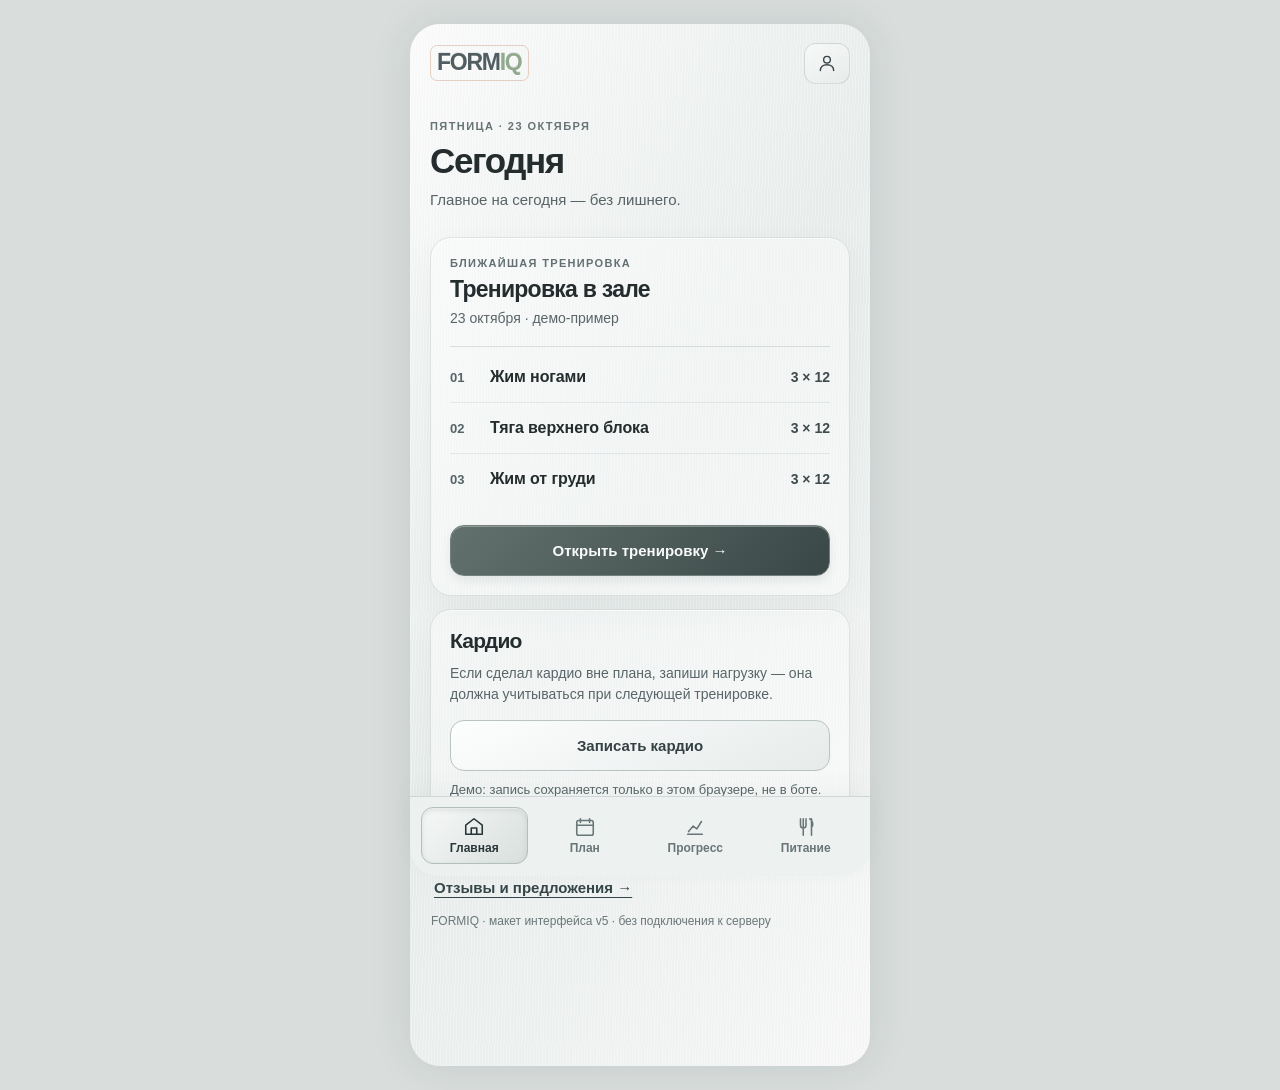
==== preview/index.html @ e92f18d9 "fix(preview): hide local kcal in Garmin history and restore FatSecret-mode calorie ring" ====
<!doctype html>
<html lang="ru">
<head>
<meta charset="utf-8">
<meta name="viewport" content="width=device-width, initial-scale=1, viewport-fit=cover">
<meta name="theme-color" content="#f2f4f3">
<title>FORMIQ · Aluminium v5 — утверждённый дизайн</title>
<style>
:root{color-scheme:light;--ink:#242c2d;--secondary:#586366;--faint:#6b7779;--line:rgba(101,113,117,.20);--silver:#dfe4e3;--silver-dark:#c9d1d0;--ivory:#f7f9f8;--pistachio:#91a98c;--orange:#bc7b52;--shadow:0 13px 34px rgba(55,68,69,.055);font-family:-apple-system,BlinkMacSystemFont,"SF Pro Display",Inter,"Segoe UI",Arial,sans-serif}
*{box-sizing:border-box}html{min-height:100%;-webkit-text-size-adjust:100%}body{margin:0;color:var(--ink);-webkit-font-smoothing:antialiased;background:#d9dedd;font-size:15px}button,input,select,textarea{font:inherit;color:inherit}button{cursor:pointer;-webkit-tap-highlight-color:transparent}button:focus-visible,input:focus-visible,textarea:focus-visible{outline:2px solid #53605f;outline-offset:2px}input,textarea{font-size:16px}p{line-height:1.5}.app{width:100%;max-width:460px;min-height:100dvh;margin:auto;position:relative;overflow-x:hidden;background:repeating-linear-gradient(92deg,rgba(255,255,255,.19) 0px,rgba(255,255,255,.19) 1px,rgba(76,87,90,.010) 1px,rgba(76,87,90,.010) 3px),linear-gradient(122deg,#fafbfa 2%,#e9eeed 48%,#f7f8f7 99%);box-shadow:0 0 42px rgba(36,44,43,.11)}.view{padding:calc(18px + env(safe-area-inset-top)) 20px calc(108px + env(safe-area-inset-bottom));min-height:100dvh}.view.no-bottom{padding-bottom:calc(125px + env(safe-area-inset-bottom))}.header{display:flex;align-items:center;justify-content:space-between;gap:12px;margin-bottom:32px;min-height:42px}.brand{display:inline-flex;align-items:center;gap:0;font-size:23px;font-weight:840;letter-spacing:-1.25px;white-space:nowrap;color:#515e61;line-height:1.2;border:.6px solid rgba(188,123,82,.32);border-radius:7px;padding:3px 6px 4px;text-shadow:0 1px rgba(255,255,255,.8),0 -1px rgba(90,106,104,.12)}.brand em{font-style:normal;color:var(--pistachio)}.head-actions{display:flex;align-items:center;gap:7px}.profile-open,.back{border:1px solid var(--line);background:linear-gradient(145deg,#fff9,#e7ebea);height:41px;border-radius:12px;display:inline-flex;align-items:center;justify-content:center;padding:0 12px;color:#394547;font-size:13px;font-weight:720}.profile-open svg{width:20px;height:20px}.back{gap:7px;padding:0 12px}.back svg{width:17px;height:17px}.kicker{font-size:11px;font-weight:760;letter-spacing:.13em;color:#677375;text-transform:uppercase}.title{font-size:35px;letter-spacing:-1.4px;line-height:1.07;font-weight:810;margin:9px 0 10px}.intro{font-size:15px;line-height:1.52;color:var(--secondary);margin:0 0 25px}.section-h{font-size:18px;font-weight:780;letter-spacing:-.4px;margin:24px 0 13px}.surface{background:rgba(255,255,255,.38);border:1px solid rgba(120,133,136,.20);border-radius:21px;padding:19px;margin-bottom:13px;box-shadow:var(--shadow),inset 0 1px rgba(255,255,255,.6)}.surface.tight{padding:14px 18px}.surface.soft{background:rgba(255,255,255,.18);box-shadow:none}.muted{color:var(--secondary)}.eyebrow{font-size:11px;letter-spacing:.12em;color:#637073;font-weight:760}.heading-row{display:flex;align-items:center;justify-content:space-between;gap:10px}.heading-row h2{font-size:23px;font-weight:780;letter-spacing:-.75px;margin:7px 0 5px}.badge{font-size:11px;font-weight:700;border:1px solid var(--line);padding:7px 10px;border-radius:99px;color:#455456;background:rgba(250,252,251,.45);white-space:nowrap}.subtitle{font-size:14px;color:#596568;margin:0}.divider{height:1px;background:var(--line);margin:17px 0 5px}.exercise{display:grid;grid-template-columns:31px minmax(0,1fr) auto;gap:9px;align-items:center;padding:15px 0;border-bottom:1px solid rgba(101,113,117,.12)}.exercise:last-of-type{border-bottom:none}.exercise-index{font-size:13px;font-weight:700;color:#566367}.exercise-name{font-size:16px;font-weight:735;line-height:1.25;letter-spacing:-.12px}.exercise-reps{font-size:14px;font-weight:700;white-space:nowrap;color:#3f4a4d}.button-main,.button-subtle{min-height:51px;width:100%;border-radius:14px;font-size:15px;font-weight:760;padding:12px 16px;display:inline-flex;align-items:center;justify-content:center;gap:10px}.button-main{border:1px solid #73817e;color:#f8f9f8;background:linear-gradient(130deg,#63716e,#394746);box-shadow:0 5px 10px #49575518,inset 0 1px #ffffff4d}.button-subtle{border:1px solid #b9c3c1;background:linear-gradient(155deg,#fdfefe,#e6ebea);color:#344143}.workout-cta{margin-top:21px}.plain-link{border:none;background:transparent;color:#364648;font-size:15px;font-weight:700;text-decoration:underline;text-underline-offset:4px;padding:13px 3px;display:inline-flex;align-items:center}.summary-grid{display:grid;grid-template-columns:1fr 1fr;gap:10px}.metric{padding:16px;border:1px solid var(--line);border-radius:17px;background:rgba(255,255,255,.28)}.metric strong{display:block;font-size:25px;line-height:1.25;letter-spacing:-.8px;margin:6px 0 4px}.metric span{color:var(--secondary);font-size:13px;line-height:1.4}.footline{border-top:1px solid var(--line);margin-top:30px;padding:15px 1px 0;display:flex;flex-direction:column;gap:5px;align-items:flex-start}.footline small{font-size:12px;color:#6b7779}.bottom-nav{position:fixed;z-index:40;bottom:0;left:50%;transform:translateX(-50%);width:100%;max-width:460px;padding:10px 11px max(12px,env(safe-area-inset-bottom));display:grid;grid-template-columns:repeat(4,minmax(0,1fr));gap:4px;background:rgba(237,241,240,.96);border-top:1px solid rgba(107,121,122,.22);box-shadow:0 -8px 24px #53605e0c;backdrop-filter:blur(24px);-webkit-backdrop-filter:blur(24px)}.nav-item{height:57px;border:1px solid transparent;border-radius:12px;background:transparent;display:flex;flex-direction:column;align-items:center;justify-content:center;gap:3px;color:#697678;font-size:12px;font-weight:720;white-space:nowrap;min-width:0}.nav-item svg{width:22px;height:22px;stroke:currentColor;fill:none;stroke-width:1.7;stroke-linecap:round;stroke-linejoin:round}.nav-item.active{color:#283537;background:linear-gradient(135deg,#f6f8f7,#d8dfdd);box-shadow:inset 0 2px 5px #5767642a,inset 0 1px 1px #fff;border-color:#b2bfbc}.week-selector{display:grid;grid-template-columns:repeat(4,1fr);gap:7px;margin:5px 0 19px}.week-selector button{height:49px;border:1px solid #c0c9c7;border-radius:13px;background:rgba(255,255,255,.34);font-size:14px;font-weight:750}.week-selector button.on,.choice.on,.weekday.on{background:linear-gradient(135deg,#d7dedc,#e8eeec);border-color:#8c9b98;box-shadow:inset 0 2px 5px #55656026;color:#243033}.date-toggle{border:0;background:transparent;width:100%;min-height:43px;display:flex;align-items:center;justify-content:space-between;gap:10px;padding:4px 0;font-size:17px;font-weight:780;text-align:left}.date-toggle .chevron{font-size:22px;color:#5c6969;font-weight:400}.calendar{border-top:1px solid var(--line);padding:14px 0 5px;margin-top:10px}.cal-head{display:flex;justify-content:space-between;align-items:center;gap:8px;margin:3px 0 13px}.cal-head strong{font-size:15px}.cal-arrow{width:33px;height:33px;border:1px solid #c4cecc;border-radius:9px;background:#edf1f0;color:#465454;font-size:18px}.cal-days,.cal-grid{display:grid;grid-template-columns:repeat(7,minmax(0,1fr));gap:4px;text-align:center}.cal-days span{font-size:11px;color:#5f6d6e;padding:7px 0}.cal-grid button{aspect-ratio:1/1;min-height:36px;border:1px solid transparent;border-radius:9px;background:transparent;font-size:13px;font-weight:650}.cal-grid button:disabled{opacity:0;pointer-events:none}.cal-grid button.workout-day{box-shadow:inset 0 -2px 0 #85928f}.cal-grid button.today{border-color:#b5c2bf}.cal-grid button.selected{background:#d4ddda;border-color:#81918e;box-shadow:inset 0 1px 3px #4b5e5922}.cal-help{font-size:12px;color:#637172;margin:11px 0 1px;line-height:1.5}.plan-list{margin-top:10px}.plan-entry{display:grid;grid-template-columns:31px minmax(0,1fr) auto;align-items:center;gap:11px;border-top:1px solid var(--line);width:100%;padding:17px 2px;text-align:left;background:transparent;min-height:70px;border-left:0;border-right:0;border-bottom:0}.plan-entry strong{display:block;font-size:16px;font-weight:735}.plan-entry small{display:block;font-size:13px;color:#657172;margin-top:4px}.plan-entry>span:last-child{font-size:21px;color:#52605f}.plan-num{font-size:14px;font-weight:750;color:#657374}.status-line{display:flex;gap:11px;align-items:flex-start;font-size:14px;color:#586567;line-height:1.45}.status-dot{display:inline-block;width:7px;height:7px;margin:6px 0 0;border-radius:50%;background:#7d928a;flex:none}.form-row{display:grid;grid-template-columns:repeat(3,minmax(0,1fr));gap:10px}.field{display:flex;flex-direction:column;gap:8px;font-size:14px;font-weight:740;color:#344244}.field input,.field textarea{width:100%;border:1px solid #b9c6c3;border-radius:12px;background:rgba(255,255,255,.56);padding:12px 13px;min-height:49px;min-width:0;color:var(--ink);font-weight:670;outline-color:#657574}.field input::placeholder,.field textarea::placeholder{color:#6d797a;opacity:.9;font-weight:480}.field textarea{min-height:107px;resize:vertical;line-height:1.5;font-size:15px}.field small{font-weight:550;color:#687577;font-size:12px}.option-grid{display:grid;grid-template-columns:1fr 1fr;gap:9px;margin:11px 0 15px}.choice{min-height:47px;border:1px solid #c0cbc8;border-radius:12px;background:rgba(255,255,255,.30);text-align:center;padding:10px;font-size:14px;font-weight:700;color:#3f4c4f;line-height:1.22}.choice.goal{min-height:63px;text-align:left;padding:12px;display:flex;align-items:center}.weekdays{display:grid;grid-template-columns:repeat(7,minmax(0,1fr));gap:5px;margin:12px 0 16px}.weekday{min-height:43px;border-radius:11px;border:1px solid #c0cbc8;background:rgba(255,255,255,.34);font-weight:750;font-size:12px;padding:0;min-width:0}.section-label{font-size:17px;letter-spacing:-.25px;font-weight:770;margin:21px 0 9px}.input-note{font-size:13px;color:#586668;margin:5px 0 0;line-height:1.45}.range-row{display:flex;align-items:center;justify-content:space-between;gap:10px;margin:11px 0 10px}.range-row span{font-size:15px;font-weight:710}.range-row strong{font-size:18px}.range{width:100%;accent-color:#62706d;cursor:pointer;height:29px;margin:0}.range-labels{display:flex;justify-content:space-between;color:#617071;font-size:12px}.checkbox-line{display:flex;align-items:flex-start;gap:11px;font-size:13px;font-weight:560;line-height:1.5;color:#3c494b;margin-top:13px}.checkbox-line input{width:18px;height:18px;accent-color:#63736e;flex:none;margin:1px 0 0}.note{font-size:13px;color:#566466;line-height:1.5;padding:12px 13px;background:rgba(218,226,224,.44);border-radius:13px;margin:13px 0}.two-buttons{display:flex;gap:9px}.two-buttons>*{flex:1;min-width:0}.chart-block{margin-top:11px}.chart-caption{display:flex;justify-content:space-between;align-items:center;gap:12px;margin-bottom:12px}.chart-caption strong{font-size:16px}.chart-caption small{font-size:12px;color:#627072}.chart-area{width:100%;display:block;height:auto;overflow:visible}.chart-leg{margin:7px 0 0;font-size:12px;color:#637073}.segmented{display:grid;grid-template-columns:1fr 1fr;border:1px solid #becac7;background:rgba(232,237,236,.55);padding:4px;border-radius:13px;gap:3px;margin:15px 0}.segmented button{min-height:41px;border-radius:10px;border:0;background:transparent;font-size:13px;font-weight:720}.segmented button.on{background:linear-gradient(150deg,#fcfdfc,#dbe2df);box-shadow:0 1px 5px #5a6b6630}.nutrition-ring{width:110px;height:110px;border-radius:50%;border:12px solid #cad5d0;display:flex;flex-direction:column;align-items:center;justify-content:center;background:linear-gradient(135deg,#f8faf9,#e9eeec);flex:none}.nutrition-ring b{font-size:22px;letter-spacing:-.6px}.nutrition-ring span{font-size:12px;color:#5e6c6d}.nutrition-today{display:flex;align-items:center;gap:18px}.nutrition-today h3{font-size:21px;line-height:1.2;margin:0 0 6px;letter-spacing:-.55px}.nutrition-today p{font-size:13px;color:#596669;margin:0}.macro{display:flex;align-items:center;justify-content:space-between;gap:15px;padding:16px 0;border-top:1px solid var(--line)}.macro strong{font-size:16px}.macro span{font-size:13px;color:#526062}.modal-wrap{position:fixed;z-index:100;inset:0;background:rgba(33,42,42,.47);display:flex;align-items:flex-end;justify-content:center}.modal-panel{background:linear-gradient(140deg,#f8faf9,#e1e7e5);padding:24px 20px max(20px,env(safe-area-inset-bottom));width:100%;max-width:460px;border-radius:24px 24px 0 0;box-shadow:0 -8px 44px #17202033;max-height:85dvh;overflow:auto}.modal-panel h2{margin:0 0 11px;font-size:23px;letter-spacing:-.5px}.modal-panel p{font-size:14px;color:#455355;line-height:1.5;margin:0 0 14px}.modal-panel textarea{width:100%;min-height:120px;border:1px solid #b6c5c1;border-radius:13px;padding:12px;font-size:15px;resize:vertical;background:#fff9}.modal-panel button{margin-top:11px}.toast{position:fixed;z-index:200;bottom:calc(100px + env(safe-area-inset-bottom));left:50%;transform:translateX(-50%);width:calc(100% - 28px);max-width:426px;text-align:center;color:#f6f8f7;background:#354341;border-radius:14px;padding:14px 18px;font-size:14px;line-height:1.4;box-shadow:0 10px 25px #19232135}.sublink{font-size:13px;color:#546263;text-decoration:none;border-bottom:1px solid #9ca9a5}.empty{color:#667476;font-size:14px;line-height:1.45}.tight-title{margin-bottom:9px}@media(min-width:750px){.app{margin:24px auto;min-height:calc(100dvh - 48px);border-radius:30px;overflow:hidden}.bottom-nav{bottom:24px;border-radius:0 0 28px 28px;max-width:460px}.modal-panel{border-radius:24px 24px 0 0}.view{min-height:calc(100dvh - 48px)}}@media(prefers-reduced-motion:no-preference){button{transition:background .14s ease,box-shadow .14s ease,transform .1s ease}button:active{transform:scale(.985)}}

/* Mobile Safari/Telegram preview: swipe the document and keep navigation stable. */
html,body{height:auto;min-height:100%;overscroll-behavior-y:auto}
.app{height:auto;min-height:100dvh;overflow-y:visible;touch-action:pan-y}
.view{padding-bottom:calc(138px + env(safe-area-inset-bottom))}
.view.no-bottom{padding-bottom:calc(138px + env(safe-area-inset-bottom))}
.bottom-nav{touch-action:manipulation}
input,select,textarea{max-width:100%}
@media(prefers-reduced-motion:reduce){*,*:before,*:after{scroll-behavior:auto!important;animation:none!important;transition:none!important}}

/* Approved v4: calm silver date ranges instead of numbered week tabs */
.week-selector{display:grid;grid-template-columns:1fr;gap:9px;margin:5px 0 18px}
.week-selector button{height:auto;min-height:66px;width:100%;padding:12px 15px;text-align:left;display:flex;align-items:center;justify-content:space-between;gap:12px;border-radius:15px;background:rgba(255,255,255,.28);border:1px solid rgba(101,113,117,.22);box-shadow:none}
.week-selector button.on{background:linear-gradient(130deg,#e5ebe9,#d5ddda);border-color:#8c9b98;box-shadow:inset 0 1px 3px rgba(64,75,72,.12)}
.week-range{display:block;color:#293537;font-size:17px;line-height:1.25;font-weight:765;letter-spacing:-.2px}
.week-meta{display:block;margin-top:5px;color:#616e70;font-size:12px;font-weight:570}
.week-chevron{color:#617173;font-size:22px;font-weight:450;min-width:16px}
.plan-entry:disabled{opacity:1;cursor:pointer}
.history-detail{font-size:14px;line-height:1.5;color:#536164}
.connection-row{display:flex;justify-content:space-between;align-items:center;gap:12px;padding:15px 0;border-bottom:1px solid var(--line)}
.connection-row:last-child{border-bottom:0;padding-bottom:0}
.connection-title{font-weight:750;font-size:16px}
.connection-hint{font-size:13px;color:#607072;margin-top:5px}
.connection-status{font-size:12px;color:#5c696a;border:1px solid #c2ccca;border-radius:99px;padding:6px 9px;white-space:nowrap}
.home-equipment-panel{margin-top:13px;padding:16px;border:1px solid rgba(101,113,117,.20);border-radius:16px;background:rgba(255,255,255,.24)}
.home-equipment-panel textarea{display:block;width:100%;min-height:102px;margin-top:9px}
.home-equipment-panel .input-note{font-size:13px;line-height:1.45;margin:10px 0 0}

/* Approved final plan: period and training days are separate matching silver buttons. */
.week-selector{display:flex;flex-direction:column;gap:10px}
.week-group{display:flex;flex-direction:column;gap:9px;border:0;background:transparent}
.week-group > button{width:100%;min-height:68px;padding:12px 15px;text-align:left;display:flex;align-items:center;justify-content:space-between;gap:12px;border:1px solid rgba(101,113,117,.20)!important;border-radius:16px!important;background:rgba(255,255,255,.19)!important;box-shadow:none!important}
.week-group > button.on{background:linear-gradient(125deg,rgba(221,228,225,.78),rgba(245,248,247,.75))!important;border-color:#8c9b98!important}
.week-details{padding:0 0 0 10px;border:0;background:transparent}
.week-details .plan-list{display:grid;gap:9px;margin:0}
.week-details .plan-entry{width:100%;min-height:68px;padding:12px 15px;display:flex;align-items:center;justify-content:space-between;gap:12px;text-align:left;border:1px solid rgba(101,113,117,.20);border-radius:16px;background:rgba(255,255,255,.28);box-shadow:none}
.week-details .plan-entry strong{display:block;color:#293537;font-size:17px;line-height:1.25;font-weight:765}
.week-details .plan-entry small{display:block;margin-top:5px;color:#616e70;font-size:14px;line-height:1.35;font-weight:570}
.week-details .plan-chevron{font-size:22px;font-weight:450;color:#617173;flex-shrink:0}

/* Cardio follows existing monochrome style without a new bottom tab. */
.cardio-history{margin-top:12px;border-top:1px solid var(--line)}
.cardio-history-row{display:flex;align-items:center;justify-content:space-between;gap:12px;padding:12px 0;border-bottom:1px solid var(--line)}
.cardio-history-row strong{display:block;font-size:15px;font-weight:750}
.cardio-history-row small{display:block;margin-top:3px;color:var(--secondary);font-size:12px}
.cardio-history-row>.muted{font-size:12px;text-align:right}

/* Cardio modal — same silver buttons and radii as the rest of FormIQ. */
.modal-panel .cardio-type-trigger{width:100%;min-height:54px;margin-top:4px;justify-content:space-between;text-align:left}
.cardio-choices{display:grid;grid-template-columns:1fr;gap:9px;margin:14px 0 8px}
.modal-panel .cardio-choice{margin-top:0;min-height:55px;justify-content:space-between;text-align:left;font-size:16px}
.cardio-chevron{font-size:22px;color:#657575}
/* Preview-only integration state buttons in Profile */
.preview-integrations{margin:9px 0 16px}
.preview-integrations .button-subtle{min-height:46px;font-size:13px}
</style>
</head>
<body>
<div id="app" class="app" role="application" aria-label="FORMIQ — интерактивный дизайн-прототип"></div>
<script>
(()=>{
'use strict';
const app=document.getElementById('app');
const demoToday='2026-10-23'; // фиксированная дата для согласования дизайна
const goals=['Снижение веса','Набор мышечной массы','Развитие силы и выносливости','Поддержание формы'];
const dayLabels=['Пн','Вт','Ср','Чт','Пт','Сб','Вс'];
const dayLong=['Понедельник','Вторник','Среда','Четверг','Пятница','Суббота','Воскресенье'];
const icon={home:'<path d="m3 10 9-7 9 7v10H3z"/><path d="M9 20v-7h6v7"/>',plan:'<rect x="3" y="5" width="18" height="16" rx="2"/><path d="M7 3v4M17 3v4M3 10h18"/>',progress:'<path d="M4 20h16M5 17l5-6 4 3 5-8"/>',food:'<path d="M6 3v7a3 3 0 0 0 6 0V3M9 3v18M18 3v18M16 3c4 2 4 8 2 9"/>',user:'<circle cx="12" cy="8" r="4"/><path d="M4 21c0-4 3-7 8-7s8 3 8 7"/>',arrow:'<path d="m14 5-7 7 7 7"/>'};
const ico=n=>`<svg viewBox="0 0 24 24" aria-hidden="true" fill="none" stroke="currentColor" stroke-width="1.7" stroke-linecap="round" stroke-linejoin="round">${icon[n]||''}</svg>`;
const EMPTY={sex:'',age:'',height:'',weight:'',goal:'',days:[],duration:45,place:'gym',homeEquipment:'',limits:'',consent:false,confirmedLimits:''};
function loadProfile(){try{const t=localStorage.getItem('formiq_design_profile_v3');if(t){const v=JSON.parse(t);return {...EMPTY,...v,days:Array.isArray(v.days)?v.days:[]};}}catch(e){}return {...EMPTY,days:[]}}
let profile=loadProfile();
let cardioEntries=loadDemoCardio();
let previewIntegrations=loadPreviewIntegrationViews();
let strengthEntries=loadDemoStrength();
let demoWorkoutActiveDate='';
let cardioDraft={type:'',other:'',minutes:'',hr:''};
let screen='home', previous='home', aiResultOpen=false, planWeek=0, selectedDate='', modal='', chartExercise='legs', promptMode='', nutritionSaved=false, toastTimer;
function esc(v){return String(v??'').replace(/[&<>"']/g,c=>({'&':'&amp;','<':'&lt;','>':'&gt;','"':'&quot;',"'":'&#39;'}[c]));}
function dow(s){let d=new Date(s+'T12:00:00');return (d.getDay()+6)%7;}
function iso(date){const y=date.getFullYear(),m=String(date.getMonth()+1).padStart(2,'0'),d=String(date.getDate()).padStart(2,'0');return `${y}-${m}-${d}`;}
function dateObj(s){return new Date(s+'T12:00:00')}
function addDays(s,d){const v=dateObj(s);v.setDate(v.getDate()+d);return iso(v)}
function readable(s){const d=dateObj(s);return `${d.getDate()} ${['января','февраля','марта','апреля','мая','июня','июля','августа','сентября','октября','ноября','декабря'][d.getMonth()]}`}
function weekStart(i){return addDays('2026-10-19',(i-1)*7)}
function weeksDay(i,n){return addDays(weekStart(i),n)}
function spanDate(i){const a=dateObj(weekStart(i)),b=dateObj(weeksDay(i,6));if(a.getMonth()===b.getMonth()&&a.getFullYear()===b.getFullYear())return `${a.getDate()}–${b.getDate()} ${readable(weeksDay(i,6)).split(' ')[1]}`;return `${readable(weekStart(i))} — ${readable(weeksDay(i,6))}`;}
function schedule(){return profile.days.length?[...profile.days].sort((a,b)=>a-b):[0,2,4]}
function isWorkout(date){return schedule().includes(dow(date))}
/* Demo only: a session title is inferred from the exercises shown for that date.
   Production must use its actual generated/user-edited routine, never a weekday label. */
function demoWorkout(date){
  const gym=[
    [['Жим ногами','3 × 12','legs'],['Сгибание ног в тренажёре','3 × 12','legs'],['Разгибание ног в тренажёре','3 × 12','legs']],
    [['Тяга верхнего блока','3 × 12','back'],['Горизонтальная тяга','3 × 12','back'],['Жим гантелей сидя','3 × 10','shoulders']],
    [['Жим от груди','3 × 12','chest'],['Разведение рук в тренажёре','3 × 12','chest'],['Сгибание рук с гантелями','3 × 12','arms']]
  ];
  const home=[
    [['Приседания к стулу','3 × 12','legs'],['Ягодичный мост','3 × 12','legs'],['Подъём на носки','3 × 15','legs']],
    [['Отжимания от стены','3 × 12','chest'],['Подъём рук перед собой','3 × 12','shoulders'],['Отведение рук в стороны','3 × 12','shoulders']],
    [['Приседания к стулу','3 × 12','legs'],['Отжимания от стены','3 × 12','chest'],['Подъём руки и ноги на четвереньках','3 × 10','back']]
  ];
  const i=Math.max(0,schedule().indexOf(dow(date)));
  const w=Math.max(0,Math.floor((dateObj(date)-dateObj('2026-10-19'))/604800000));
  let options=profile.place==='home'?home:gym;
  // Demonstration only: select exercise examples for explicitly listed equipment.
  if(profile.place==='home'){
    const inventory=String(profile.homeEquipment||'').toLowerCase().trim();
    if(/гантел|dumbbell/.test(inventory)){
      options=[
        [['Приседания с гантелями','3 × 12','legs'],['Выпады с гантелями','3 × 10','legs'],['Подъём на носки с гантелями','3 × 15','legs']],
        [['Тяга гантели в наклоне','3 × 12','back'],['Жим гантелей сидя','3 × 10','shoulders'],['Разведение гантелей в стороны','3 × 12','shoulders']],
        [['Жим гантелей лёжа на полу','3 × 12','chest'],['Сгибание рук с гантелями','3 × 12','arms'],['Разгибание рук с гантелью','3 × 12','arms']]
      ];
    }else if(/эспандер|резин|эластичн|фитнес.лент|band/.test(inventory)){
      options=[
        [['Приседания с эспандером','3 × 12','legs'],['Ягодичный мост с эспандером','3 × 12','legs'],['Шаги в сторону с эспандером','3 × 12','legs']],
        [['Тяга эспандера к поясу','3 × 12','back'],['Разведение рук с эспандером','3 × 12','back'],['Жим эспандера вверх','3 × 10','shoulders']],
        [['Жим эспандера от груди','3 × 12','chest'],['Сгибание рук с эспандером','3 × 12','arms'],['Разгибание рук с эспандером','3 × 12','arms']]
      ];
    }else if(/гир[яиюь]|kettlebell/.test(inventory)){
      options=[
        [['Приседания с гирей у груди','3 × 12','legs'],['Подъём на носки','3 × 15','legs'],['Ягодичный мост','3 × 12','legs']],
        [['Тяга гири одной рукой','3 × 12','back'],['Подъём гири от пола','3 × 10','legs'],['Разведение рук без веса','3 × 12','shoulders']],
        [['Отжимания от стены','3 × 12','chest'],['Сгибание рук с гирей','3 × 10','arms'],['Ягодичный мост','3 × 12','legs']]
      ];
    }
  }
  return options[(w*schedule().length+i)%options.length];
}
function sessionName(date){
  const areas=[...new Set(demoWorkout(date).map(row=>row[2]))];
  if(areas.length===1) return ({legs:'Ноги',back:'Спина',shoulders:'Плечи',chest:'Грудь',arms:'Руки'})[areas[0]]||'Силовая тренировка';
  if(areas.length===2){
    const order=['legs','back','chest','shoulders','arms'];
    const names={legs:'Ноги',back:'Спина',chest:'Грудь',shoulders:'плечи',arms:'руки'};
    areas.sort((a,b)=>order.indexOf(a)-order.indexOf(b));
    return names[areas[0]]+' и '+names[areas[1]];
  }
  return 'Всё тело';
}
function demoCardio(date){
  if(!isWorkout(date))return null;
  const trainingDays=schedule();
  if(dow(date)!==trainingDays[Math.floor((trainingDays.length-1)/2)])return null;
  return {title:'Кардио',activity:profile.place==='gym'?'Велотренажёр':'Быстрая ходьба',
    minutes:Math.max(8,Math.min(15,Math.round(profile.duration/4)))};
}
function cardioDayForPeriod(i){
  const days=schedule(), middle=days[Math.floor((days.length-1)/2)];
  return weeksDay(i,middle);
}
/* Energy is an approximate MET calculation, NOT a Garmin measurement. */
function demoWeightKg(){
  const kg=Number(String(profile.weight||'').replace(',', '.'));
  return Number.isFinite(kg)&&kg>0?kg:null;
}
function approximateKcal(minutes,met,weight=demoWeightKg()){
  if(!Number.isSafeInteger(minutes)||minutes<1||!Number.isFinite(met)||met<=0||weight===null)return null;
  const kcal=Math.round(met*weight*minutes/60);
  return Number.isSafeInteger(kcal)&&kcal>=0?kcal:null;
}
function cardioMet(type){
  const t=String(type||'').toLowerCase().trim();
  if(t==='ходьба')return 3.5;
  if(t==='бег')return 8.3;
  if(t==='велосипед')return 6.8;
  if(t==='плавание')return 6.0;
  return 4.0; // Unknown activity: coarse estimate, not a measurement.
}
function cardioCalories(entry){
  if(Number.isSafeInteger(entry.estimatedKcal)&&entry.estimatedKcal>=0)return entry.estimatedKcal;
  return approximateKcal(entry.minutes,cardioMet(entry.type));
}
function caloriesDisplay(kcal){
  return kcal===null?'ккал: — (укажи вес в анкете)':'≈ '+kcal.toLocaleString('ru-RU')+' ккал';
}
function loadDemoCardio(){
  try{
    const items=JSON.parse(localStorage.getItem('formiq_preview_cardio_v1')||'[]');
    if(Array.isArray(items))return items.filter(x=>x&&Number.isSafeInteger(x.minutes)&&x.minutes>=1
      &&(!x.avgHr||(Number.isInteger(x.avgHr)&&x.avgHr>=40&&x.avgHr<=220))&&typeof x.date==='string').slice(0,20);
  }catch(_error){}
  return [];
}
function cardioDateKey(item){
  if(typeof item.isoDate==='string'&&/^\d{4}-\d{2}-\d{2}$/.test(item.isoDate))return item.isoDate;
  const m=String(item.date||'').match(/^(\d{2})\.(\d{2})\.(\d{4})$/);
  return m?m[3]+'-'+m[2]+'-'+m[1]:null;
}
function loadDemoStrength(){
  try{
    const items=JSON.parse(localStorage.getItem('formiq_preview_strength_v1')||'[]');
    if(Array.isArray(items))return items.filter(x=>x&&/^\d{4}-\d{2}-\d{2}$/.test(x.isoDate||'')
      &&typeof x.title==='string'&&x.title.length<=100&&Number.isSafeInteger(x.minutes)&&x.minutes>0
      &&(x.avgHr===null||(Number.isInteger(x.avgHr)&&x.avgHr>=40&&x.avgHr<=220))).slice(0,20);
  }catch(_error){}
  return [];
}
function completedStrength(date){return strengthEntries.find(x=>x.isoDate===date)||null}
function demoHistoryItems(){
  const strength=strengthEntries.map(x=>({...x,kind:'strength'}));
  const cardio=cardioEntries.map(x=>({...x,kind:'cardio',isoDate:cardioDateKey(x)}));
  return strength.concat(cardio).sort((a,b)=>String(b.isoDate||'').localeCompare(String(a.isoDate||''))).slice(0,40);
}
function historyEnergy(entry){
  return Number.isSafeInteger(entry.estimatedKcal)&&entry.estimatedKcal>=0
    ?entry.estimatedKcal
    :approximateKcal(entry.minutes,entry.kind==='strength'?3.5:cardioMet(entry.type));
}
function demoRecentCardioLoad(workoutDate){
  if(workoutDate<demoToday)return false; // Never revise history.
  return cardioEntries.some(item=>{
    const key=cardioDateKey(item);
    if(!key||!Number.isInteger(item.minutes))return false;
    const delta=Math.round((dateObj(workoutDate)-dateObj(key))/86400000);
    if(delta<0||delta>2)return false;
    // Only illustrative: time and entered heart rate; not personalized recovery advice.
    return (item.minutes>=60&&delta<=1)
      ||(item.minutes>=35&&Number.isInteger(item.avgHr)&&item.avgHr>=130);
  });
}
function demoAdjustedWorkout(date){
  const rows=demoWorkout(date);
  if(!demoRecentCardioLoad(date))return rows;
  // Illustrative reduced set count only; this is NOT a medical or AI prescription.
  return rows.map(row=>[row[0],row[1].replace(/^3\s*×/,'2 ×'),row[2]]);
}
function isDemoSchedule(){return !profile.days.length}
function trainingWord(n){return n%10===1 && n%100!==11?"тренировка":([2,3,4].includes(n%10) && (n%100<12 || n%100>14)?"тренировки":"тренировок")}
function header(back=false){return `<header class="header"><span class="brand" aria-label="FORMIQ"><span>FORM</span><em>IQ</em></span>${back==='none'?'':back?`<button class="back" data-act="back">${ico('arrow')} Назад</button>`:`<button class="profile-open" data-act="profile" aria-label="Профиль">${ico('user')}</button>`}</header>`}
function foot(){return `<nav class="bottom-nav" aria-label="Главное меню">${[['home','Главная'],['plan','План'],['progress','Прогресс'],['food','Питание']].map(([name,label])=>`<button class="nav-item ${screen===name?'active':''}" data-nav="${name}" ${screen===name?'aria-current="page"':''}>${ico(name)}<span>${label}</span></button>`).join('')}</nav>`}
function nextTraining(){for(let i=0;i<14;i++){let d=addDays(demoToday,i);if(isWorkout(d))return d}return demoToday}
function home(){return `${header()}<span class="kicker">Пятница · 23 октября</span><h1 class="title">Сегодня</h1><p class="intro">Главное на сегодня — без лишнего.</p><section class="surface"><div class="heading-row"><span class="eyebrow">БЛИЖАЙШАЯ ТРЕНИРОВКА</span></div><div class="heading-row"><h2>Тренировка в зале</h2></div><p class="subtitle">${readable(nextTraining())} · демо-пример</p><div class="divider"></div>${(demoRecentCardioLoad(nextTraining())?demoAdjustedWorkout(nextTraining()).map(([name,target],i)=>[String(i+1).padStart(2,'0'),name,target]):[['01','Жим ногами','3 × 12'],['02','Тяга верхнего блока','3 × 12'],['03','Жим от груди','3 × 12']]).map(([n,t,v])=>`<div class="exercise"><span class="exercise-index">${n}</span><span class="exercise-name">${t}</span><span class="exercise-reps">${v}</span></div>`).join('')}${demoRecentCardioLoad(nextTraining())?'<p class="input-note" style="margin-top:12px">Демо: число подходов изменено после кардио. Для реальной адаптации нужна персональная оценка восстановления.</p>':''}<button class="button-main workout-cta" data-act="open-today">Открыть тренировку →</button></section><section class="surface"><div class="heading-row"><h2 style="margin:0;font-size:21px">Кардио</h2></div><p class="subtitle" style="margin-top:10px">Если сделал кардио вне плана, запиши нагрузку — она должна учитываться при следующей тренировке.</p><button class="button-subtle" data-act="cardio-add" style="margin-top:15px">Записать кардио</button><p class="input-note" style="margin-top:10px">Демо: запись сохраняется только в этом браузере, не в боте.</p></section><div class="footline"><button class="plain-link" data-act="feedback">Отзывы и предложения →</button><small>FORMIQ · макет интерфейса v5 · без подключения к серверу</small></div>`}
function plan(){return `${header()}<span class="kicker">Персональная программа</span><h1 class="title">Твой план</h1><p class="intro">Нажми на период — занятия раскроются прямо под ним.</p><div class="week-selector" aria-label="Периоды плана">${[1,2,3,4].map(i=>{const expanded=planWeek===i;return `<div class="week-group"><button type="button" class="${expanded?'on':''}" data-week="${i}" aria-expanded="${expanded}" aria-controls="week-details-${i}" aria-label="Период ${spanDate(i)}"><span><span class="week-range">${spanDate(i)}</span><span class="week-meta">${schedule().length} ${trainingWord(schedule().length)} · ${profile.duration} минут</span></span><span class="week-chevron" aria-hidden="true">${expanded?'⌃':'⌄'}</span></button>${expanded?`<section class="week-details" id="week-details-${i}"><div class="plan-list">${schedule().map(d=>{const dt=weeksDay(i,d),past=dt<demoToday;return `<button type="button" class="plan-entry" data-date="${dt}" aria-label="${dayLong[d]}, ${readable(dt)}. ${sessionName(dt)}${demoCardio(dt)?', кардио '+demoCardio(dt).minutes+' мин':''}. ${past?'История, только просмотр':'Просмотр занятия'}"><span><strong>${dayLong[d]}</strong><small>${sessionName(dt)}${demoCardio(dt)?' · Кардио '+demoCardio(dt).minutes+' мин':''}</small></span><span class="plan-chevron" aria-hidden="true">›</span></button>`}).join('')}</div></section>`:''}</div>`}).join('')}</div>`}
function dayView(){const date=selectedDate||demoToday,workout=isWorkout(date),day=dayLong[dow(date)],past=date<demoToday,future=date>demoToday;return `${header('none')}<span class="kicker">${readable(date)} · ${day}</span><h1 class="title">${past?'История дня':workout?'Тренировка':'Восстановление'}</h1>${past?`<p class="intro">Эта дата уже прошла. Начать тренировку за прошлое число нельзя.</p><section class="surface"><span class="eyebrow">ТОЛЬКО ПРОСМОТР</span><h2 style="margin:10px 0;font-size:22px">${workout?sessionName(date):'Восстановление'}</h2><p class="history-detail">${workout?'По плану на эту дату было назначено занятие.':'В расписании это был день отдыха.'} В демонстрационном макете записи выполнения нет. После подключения дневника здесь появятся фактические результаты, если они были сохранены.</p><p class="input-note">Запустить тренировку задним числом невозможно.</p></section>`:workout?`<p class="intro">${sessionName(date)} · ${profile.duration} минут</p><section class="surface"><span class="eyebrow">${future?'ПРЕДСТОЯЩЕЕ ЗАНЯТИЕ':'СЕГОДНЯ · ПЛАН'}</span><h2 style="margin:10px 0;font-size:22px">${sessionName(date)}</h2><div class="divider"></div>${[['Разминка','5 мин'],...demoAdjustedWorkout(date).map(([name,target])=>[name,target]),...(demoCardio(date)?[[demoCardio(date).activity+' · Кардио',demoCardio(date).minutes+' мин']]:[]),['Заминка','3 мин']].map(([t,v],i)=>`<div class="exercise"><span class="exercise-index">${String(i+1).padStart(2,'0')}</span><span class="exercise-name">${t}</span><span class="exercise-reps">${v}</span></div>`).join('')}${demoRecentCardioLoad(date)?'<p class="input-note" style="margin-top:12px">Демо: уменьшено количество подходов с учётом самостоятельного кардио; решение о реальной нагрузке должно учитывать самочувствие.</p>':''}${future?'<p class="input-note" style="margin-top:16px">Это будущее занятие. Его можно посмотреть, но начать раньше выбранной даты нельзя.</p>':completedStrength(date)?'<p class="input-note" style="margin-top:16px">Тренировка завершена. Результат сохранён в истории предпросмотра.</p>':demoWorkoutActiveDate===date?'<button class="button-main workout-cta" data-act="demo-finish">Завершить тренировку</button>':'<button class="button-main workout-cta" data-act="demo-start">Начать тренировку</button>'}</section>`:`<p class="intro">На этот день тренировка не запланирована.</p><section class="surface"><h2 style="margin:0 0 10px;font-size:22px">День восстановления</h2><p class="muted">Отдых, прогулка или лёгкая активность по самочувствию.</p></section>`}<button class="button-subtle" data-act="return-home">Вернуться</button>`}
function graph(values,unit,ylab,tick=5){const w=340,h=177,left=48,right=11,top=11,bottom=37,high=Math.max(...values),low=Math.min(...values),min=Math.floor((low-tick)/tick)*tick,max=Math.ceil((high+tick)/tick)*tick,scale=v=>top+((max-v)/(max-min))*(h-top-bottom),x=i=>left+i*((w-left-right)/(values.length-1));let svg='';for(let val=min;val<=max+.0001;val+=tick){let yy=scale(val);svg+=`<line x1="${left}" y1="${yy}" x2="${w-right}" y2="${yy}" stroke="#b3c0bc" stroke-opacity=".62" stroke-width="1"/><text x="${left-10}" y="${yy+4}" fill="#556568" font-size="11" text-anchor="end">${Number(val.toFixed(1)).toLocaleString('ru-RU')}</text>`}let pts=values.map((v,i)=>`${x(i)},${scale(v)}`).join(' ');svg+=`<polyline points="${pts}" fill="none" stroke="#526762" stroke-width="2.6" stroke-linecap="round" stroke-linejoin="round"/>`;values.forEach((v,i)=>{svg+=`<circle cx="${x(i)}" cy="${scale(v)}" r="4.1" fill="#526762" stroke="#f1f5f2" stroke-width="2"/><text x="${x(i)}" y="${h-12}" text-anchor="middle" font-size="11" fill="#556467">Н${i+1}</text>`});return `<svg class="chart-area" viewBox="0 0 ${w} ${h}" role="img" aria-label="${ylab}: ${values.map((v,i)=>`неделя ${i+1} — ${v} ${unit}`).join(', ')}"><text x="6" y="9" font-size="10" fill="#556568">${unit}</text>${svg}</svg>`}
function loadPreviewIntegrationViews(){
  try{
    const saved=JSON.parse(localStorage.getItem('formiq_preview_integration_views_v1')||'{}');
    if(saved&&typeof saved==='object')
      return {garmin:saved.garmin===true,fatsecret:saved.fatsecret===true};
  }catch(_err){}
  return {garmin:false,fatsecret:false};
}
function demoActiveKcal(){
  const day=demoHistoryItems().filter(entry=>entry.isoDate===demoToday);
  let sum=0,amount=0;
  for(const entry of day){
    const kcal=historyEnergy(entry);
    if(Number.isSafeInteger(kcal)&&kcal>=0){sum+=kcal;amount++;}
  }
  return amount?{kcal:sum,activities:amount}:{kcal:null,activities:0};
}
function progressActiveCalories(){
  if(previewIntegrations.garmin){
    return `<section class="surface"><div class="heading-row"><h2 style="font-size:20px;margin:0">Garmin Connect</h2><span class="badge">Демо</span></div><div class="metric" style="margin-top:14px"><span>Активные калории Garmin</span><strong>—</strong><span>Нет данных синхронизации</span></div><p class="input-note" style="margin-top:12px">Это вид после подключения. Garmin не подключён и данные не загружены. Включено только для проверки дизайна.</p></section>`;
  }
  const active=demoActiveKcal();
  return `<section class="surface"><div class="heading-row"><h2 style="font-size:20px;margin:0">Активные калории</h2><span class="badge">Сегодня</span></div><div class="metric" style="margin-top:14px"><span>По твоим тренировкам</span><strong>${active.kcal===null?'—':'≈ '+active.kcal.toLocaleString('ru-RU')+' ккал'}</strong><span>${active.kcal===null?'Пока нет записей с оценкой ккал':active.activities+' '+trainingWord(active.activities)+' · ориентировочно'}</span></div><p class="input-note" style="margin-top:12px">Расчёт по записям силовых и кардио за сегодня, сохранённым в этом браузере. Не измерение устройства.</p></section>`;
}
function progress(){const strength=chartExercise==='legs'?[60,65,70,75]:[35,40,40,45];return `${header()}<span class="kicker">История и результаты</span><h1 class="title">Прогресс</h1><p class="intro">Каждая величина подписана. Ниже — демонстрационные данные, а не твои результаты.</p><section class="surface"><div class="chart-caption"><strong>Рабочий вес</strong><small>килограммы · 4 недели</small></div><div class="segmented"><button class="${chartExercise==='legs'?'on':''}" data-chart="legs">Жим ногами</button><button class="${chartExercise==='pull'?'on':''}" data-chart="pull">Тяга блока</button></div><div class="chart-block">${graph(strength,'кг','Рабочий вес')}</div><p class="chart-leg">Н1–Н4 — недели программы. Значения на вертикальной оси — вес в килограммах.</p></section><section class="surface"><div class="chart-caption"><strong>Масса тела</strong><small>килограммы · 4 недели</small></div><div class="chart-block">${graph([82,81.5,81,80.5],'кг','Масса тела',1)}</div><p class="chart-leg">Пример отображения динамики веса. Реальные данные появятся после подключения дневника.</p></section>${progressActiveCalories()}<section class="surface"><div class="heading-row"><h2 style="margin:0;font-size:20px">История тренировок</h2><span class="badge">По датам</span></div><p class="input-note" style="margin-top:12px">Силовые тренировки и самостоятельное кардио — в общей истории по датам. В предпросмотре ниже показаны записи, сохранённые в этом браузере.</p>${demoHistoryItems().length?`<div class="cardio-history">${demoHistoryItems().map(item=>`<div class="cardio-history-row"><span><strong>${esc(item.kind==='strength'?'Силовая · '+item.title:(item.type||'Кардио'))} · ${item.minutes} мин</strong><small>${esc(item.date)}${previewIntegrations.garmin?'':' · '+caloriesDisplay(historyEnergy(item))}</small></span><span class="muted">${item.avgHr?item.avgHr+' уд/мин':'Пульс не указан'}</span></div>`).join('')}</div>`:'<p class="empty">В предпросмотре пока нет выполненных тренировок.</p>'}</section><section class="summary-grid"><div class="metric"><span>Тренировок за месяц</span><strong>10</strong><span>Пример</span></div><div class="metric"><span>Без пропусков</span><strong>3 нед.</strong><span>Пример</span></div></section>`}
function food(){return `${header()}<span class="kicker">Рацион</span><h1 class="title">Питание</h1><p class="intro">Понятный дневник питания, без лишней информации.</p>${previewIntegrations.fatsecret?`<section class="surface"><span class="eyebrow">СЕГОДНЯ · FATSECRET · ДЕМО ВИДА</span><div class="nutrition-today" style="margin-top:15px"><div class="nutrition-ring"><b>—</b><span>ккал</span></div><div><h3>Из — ккал</h3><p>Съеденные калории из рекомендованной нормы. Нет данных синхронизации, поэтому значения не показаны.</p></div></div></section><section class="surface"><div class="heading-row"><h2 style="margin:0;font-size:20px">FatSecret</h2><span class="badge">Демо</span></div><div class="metric" style="margin-top:14px"><span>ккал / белки / жиры / углеводы</span><strong style="font-size:23px">— / — / — / —</strong><span>Нет синхронизированных данных</span></div><p class="input-note" style="margin-top:12px">Это вид после подключения. FatSecret не подключён. Включено только для проверки дизайна.</p></section>`:`<section class="surface"><span class="eyebrow">СЕГОДНЯ · ПРИМЕР</span><div class="nutrition-today" style="margin-top:15px"><div class="nutrition-ring"><b>1 640</b><span>ккал</span></div><div><h3>Из 2 200 ккал</h3><p>Данные демонстрационные. После подключения дневника они будут персональными.</p></div></div></section><section class="surface"><h2 style="font-size:21px;margin:0 0 18px">Белки, жиры, углеводы</h2>${[['Белки','112 / 150 г'],['Жиры','54 / 75 г'],['Углеводы','174 / 230 г']].map(([l,n])=>`<div class="macro"><strong>${l}</strong><span>${n}</span></div>`).join('')}</section><section class="surface soft"><h2 style="font-size:20px;margin:0 0 10px">Приёмы пищи</h2><p class="muted" style="margin:0 0 14px">Завтрак · Обед · Ужин · Перекусы</p><button class="button-subtle" data-act="food-add">Добавить приём пищи</button></section>`}`}
function choiceGroup(values,sel,attr){return `<div class="option-grid">${values.map(([val,txt])=>`<button class="choice ${sel===val?'on':''} ${attr==='goal'?'goal':''}" data-pick="${attr}" data-val="${esc(val)}" aria-pressed="${sel===val}">${esc(txt)}</button>`).join('')}</div>`}
function equipmentPanel(){
  if(profile.place!=='home')return '';
  return `<div class="home-equipment-panel" id="home-equipment-panel"><label class="field" for="homeEquipment"><strong>Какой инвентарь есть дома?</strong><textarea id="homeEquipment" rows="3" maxlength="400" placeholder="Например: гантели 5 кг, эспандер, коврик">${esc(profile.homeEquipment||'')}</textarea></label><p class="input-note">Поле необязательное. Пусто — программа без инвентаря. В этом макете показаны примеры для гантелей, эспандера и гири.</p></div>`;
}
function profileView(){return `${header(true)}<span class="kicker">Настройки</span><h1 class="title">Твой профиль</h1><p class="intro">Одна анкета, которую можно изменить в любой момент. При первом заполнении все личные поля пустые.</p><section class="surface"><h2 class="section-label" style="margin-top:0">Основные параметры</h2><p class="input-note">Пол</p>${choiceGroup([['m','Мужской'],['f','Женский']],profile.sex,'sex')}<div class="form-row"><label class="field">Возраст<input id="age" inputmode="numeric" type="number" min="14" max="100" placeholder="лет" value="${esc(profile.age)}"></label><label class="field">Рост<input id="height" inputmode="decimal" type="number" min="100" max="250" placeholder="см" value="${esc(profile.height)}"></label><label class="field">Вес<input id="weight" inputmode="decimal" type="number" min="20" max="350" step="0.1" placeholder="кг" value="${esc(profile.weight)}"></label></div><h2 class="section-label">Цель тренировок</h2>${choiceGroup(goals.map(v=>[v,v]),profile.goal,'goal')}<h2 class="section-label">Где тренируешься</h2>${choiceGroup([['gym','Тренажёрный зал'],['home','Дома']],profile.place,'place')}${equipmentPanel()}<h2 class="section-label">Дни тренировок</h2><div class="weekdays">${dayLabels.map((d,i)=>`<button class="weekday ${profile.days.includes(i)?'on':''}" data-day="${i}" aria-pressed="${profile.days.includes(i)}">${d}</button>`).join('')}</div><h2 class="section-label">Длительность занятия</h2><div class="range-row"><span>Время тренировки</span><strong id="duration-label">${profile.duration} мин</strong></div><input class="range" type="range" id="duration" min="20" max="90" step="5" value="${profile.duration}" aria-label="Длительность тренировки"><div class="range-labels"><span>20 мин</span><span>90 мин</span></div></section><section class="surface"><h2 class="section-label" style="margin-top:0">Самочувствие и ограничения</h2><p class="input-note" style="margin-bottom:12px">Опиши своими словами, что беспокоит. Никаких лишних вариантов и диагнозов.</p><label class="field"><span>Твой текст</span><textarea id="limits" placeholder="Например: беспокоит колено при приседаниях…">${esc(profile.limits)}</textarea></label><label class="checkbox-line"><input type="checkbox" id="consent" ${profile.consent?'checked':''}><span>Согласен на обработку моего описания с помощью ИИ для подготовки параметров тренировок.</span></label><button class="button-subtle" style="margin-top:17px" data-act="ai-preview">Посмотреть результат обработки</button><p class="input-note" style="margin-top:12px">В реальном приложении сюда придёт структурированный результат от ИИ. Здесь показывается твой текст без анализа и передачи на сервер.</p>${aiResultOpen?`<div class="note health-review" role="status"><strong>Проверка перед сохранением · демо</strong><p style="white-space:pre-wrap;margin:9px 0">${esc(profile.limits)}</p><p class="input-note">Это исходное описание, а не заключение ИИ. Ты подтверждаешь текст перед сохранением.</p><button class="button-subtle" data-act="confirm-limits" style="margin-top:10px">Подтвердить описание</button></div>`:''}${profile.confirmedLimits?`<div class="note health-confirmation"><strong>Описание подтверждено</strong><p style="white-space:pre-wrap;margin:9px 0 0">${esc(profile.confirmedLimits)}</p></div>`:''}</section><section class="surface soft"><h2 class="section-label" style="margin-top:0">Подключения</h2><p class="input-note">Сервисы подключаются здесь один раз, а данные отображаются в своих разделах.</p><div class="connection-row"><div><div class="connection-title">FatSecret</div><div class="connection-hint">Дневник питания → «Питание»</div></div><span class="connection-status">Не подключено</span></div><div class="preview-integrations"><button type="button" class="button-subtle" data-act="preview-fatsecret-toggle" aria-pressed="${previewIntegrations.fatsecret}">${previewIntegrations.fatsecret?'Обычный вид «Питания»':'Посмотреть вид с FatSecret · демо'}</button></div><div class="connection-row"><div><div class="connection-title">Garmin Connect</div><div class="connection-hint">Активность и восстановление → «Прогресс»</div></div><span class="connection-status">Не подключено</span></div><div class="preview-integrations"><button type="button" class="button-subtle" data-act="preview-garmin-toggle" aria-pressed="${previewIntegrations.garmin}">${previewIntegrations.garmin?'Обычный вид «Прогресса»':'Посмотреть вид с Garmin · демо'}</button></div><p class="input-note" style="margin-top:14px">Кнопки выше переключают только внешний вид предпросмотра. Аккаунты не подключаются, данные не передаются. Реальные подключения появятся после настройки авторизации.</p></section><button class="button-main" data-act="save-profile">Сохранить анкету</button><p class="input-note" style="text-align:center;margin-top:11px">В прототипе данные сохраняются только в этом браузере. Сервер и бот не изменяются.</p>`}
function toast(message){document.querySelector('.toast')?.remove();const p=document.createElement('div');p.className='toast';p.setAttribute('role','status');p.textContent=message;document.body.appendChild(p);clearTimeout(toastTimer);toastTimer=setTimeout(()=>p.remove(),4300)}
function draw(){const special=['profile','day'].includes(screen);app.innerHTML=`<main class="view ${special?'no-bottom':''}">${({home,plan,progress,food,profile:profileView,day:dayView})[screen]()}</main>${foot()}${modalHtml()}`;}
function modalHtml(){
 if(!modal)return '';
 if(modal==='cardio-type')return `<div class="modal-wrap" data-close="outside"><div class="modal-panel" role="dialog" aria-modal="true" aria-label="Выбрать вид кардио"><h2>Вид кардио</h2><div class="cardio-choices">${['Ходьба','Бег','Велосипед','Плавание','Другое'].map(type=>`<button type="button" class="button-subtle cardio-choice" data-act="cardio-type-select" data-type="${type}"><span>${type}</span><span class="cardio-chevron" aria-hidden="true">›</span></button>`).join('')}</div><button class="button-subtle" data-act="cardio-type-back">Назад</button></div></div>`;
 if(modal==='cardio-other')return `<div class="modal-wrap" data-close="outside"><div class="modal-panel" role="dialog" aria-modal="true" aria-label="Другой вид кардио"><h2>Другой вид кардио</h2><label class="field">Какое кардио ты сделал?<input id="cardio-other-name" type="text" maxlength="60" placeholder="Например: гребля" value="${esc(cardioDraft.other)}"></label><button class="button-main" data-act="cardio-other-apply">Продолжить</button><button class="button-subtle" data-act="cardio-other-back">Назад к выбору</button></div></div>`;
 if(modal==='cardio')return `<div class="modal-wrap" data-close="outside"><div class="modal-panel" role="dialog" aria-modal="true" aria-label="Записать кардио"><h2>Записать кардио</h2><p>Запиши кардио, которое сделал самостоятельно.</p><label class="field"><span>Вид кардио</span><button class="button-subtle cardio-type-trigger" type="button" data-act="cardio-type-open" aria-haspopup="dialog"><span>${esc(cardioDraft.type==='Другое'?cardioDraft.other:cardioDraft.type)||'Выбрать вид кардио'}</span><span class="cardio-chevron" aria-hidden="true">⌄</span></button></label><label class="field" style="margin-top:15px">Время, минут<input id="cardio-minutes" type="number" inputmode="numeric" min="1" placeholder="Например, 25" value="${esc(cardioDraft.minutes)}"></label><label class="field" style="margin-top:15px">Средний пульс, уд/мин · необязательно<input id="cardio-hr" type="number" inputmode="numeric" min="40" max="220" placeholder="Если измерял" value="${esc(cardioDraft.hr)}"></label><button class="button-main" data-act="cardio-save">Сохранить кардио</button><button class="button-subtle" data-act="modal-close">Отмена</button><p class="input-note">Калории оцениваются по виду кардио, времени и весу из анкеты; пульс сохраняется отдельно. Garmin Connect пока не подключён: после настройки официальной синхронизации приложение сможет сверять данные занятия с Garmin. Демо: в настоящий FORMIQ данные не отправляются.</p></div></div>`;
 if(modal==='strength-finish')return `<div class="modal-wrap" data-close="outside"><div class="modal-panel" role="dialog" aria-modal="true" aria-label="Завершить силовую тренировку"><h2>Тренировка завершена</h2><p>Укажи фактическое время занятия. Средний пульс можно оставить пустым, если его не измерял.</p><label class="field">Время тренировки, минут<input id="strength-minutes" type="number" inputmode="numeric" min="1" placeholder="Фактическое время"></label><label class="field" style="margin-top:15px">Средний пульс, уд/мин · необязательно<input id="strength-hr" type="number" inputmode="numeric" min="40" max="220" placeholder="Если измерял"></label><p class="input-note" style="margin-top:12px">Garmin Connect пока не подключён. При появлении официальной синхронизации данные занятия будем искать по времени и типу активности. Расход ккал здесь ориентировочный.</p><button class="button-main" data-act="strength-save">Сохранить результат</button><button class="button-subtle" data-act="strength-finish-cancel">Продолжить тренировку</button></div></div>`;
  if(modal==='feedback')return `<div class="modal-wrap" data-close="outside"><div class="modal-panel" role="dialog" aria-modal="true" aria-label="Отзывы и предложения"><h2>Отзывы и предложения</h2><p>Напиши, что улучшить. В этом дизайн-прототипе сообщения не отправляются и никому не приходят.</p><textarea id="feedback-msg" placeholder="Твоя идея или замечание…"></textarea><button class="button-main" data-act="feedback-confirm">Проверить отзыв (без отправки)</button><button class="button-subtle" data-act="modal-close">Закрыть</button></div></div>`;return ''}
function setScreen(next){if(next==='profile'){previous=screen==='day'?'plan':screen}else if(next==='day'){previous='plan'}screen=next;modal='';draw();window.scrollTo({top:0,behavior:'instant'});}
function saveInlineFields(){for(let key of ['age','height','weight','limits','homeEquipment']){const el=document.getElementById(key);if(el)profile[key]=el.value}const c=document.getElementById('consent');if(c)profile.consent=c.checked;const range=document.getElementById('duration');if(range)profile.duration=Number(range.value)}
app.addEventListener('input',e=>{const t=e.target;if(['age','height','weight','limits','homeEquipment'].includes(t.id)){if(t.id==='limits'&&profile.limits!==t.value){profile.confirmedLimits='';aiResultOpen=false;document.querySelector('.health-review')?.remove();document.querySelector('.health-confirmation')?.remove();}profile[t.id]=t.value}if(t.id==='duration'){profile.duration=Number(t.value);document.getElementById('duration-label').textContent=`${profile.duration} мин`}});
app.addEventListener('change',e=>{if(e.target.id==='consent'){profile.consent=e.target.checked;if(!profile.consent){profile.confirmedLimits='';aiResultOpen=false;}}});
app.addEventListener('click',e=>{
const nav=e.target.closest('[data-nav]');if(nav){saveInlineFields();setScreen(nav.dataset.nav);return;}
const choose=e.target.closest('[data-pick]');if(choose){saveInlineFields();profile[choose.dataset.pick]=choose.dataset.val;draw();return;}
const wd=e.target.closest('[data-day]');if(wd){saveInlineFields();const n=Number(wd.dataset.day);profile.days=profile.days.includes(n)?profile.days.filter(x=>x!==n):[...profile.days,n].sort((a,b)=>a-b);draw();return;}
const wk=e.target.closest('[data-week]');if(wk){const selected=Number(wk.dataset.week);planWeek=planWeek===selected?0:selected;draw();return;}
const chart=e.target.closest('[data-chart]');if(chart){chartExercise=chart.dataset.chart;draw();return;}
const date=e.target.closest('[data-date]');if(date){selectedDate=date.dataset.date;setScreen('day');return;}
const act=e.target.closest('[data-act]');if(!act){if(e.target.classList?.contains('modal-wrap')){modal='';draw()}return;}
switch(act.dataset.act){
case 'profile':setScreen('profile');break;
case 'preview-fatsecret-toggle':
case 'preview-garmin-toggle':{
  const key=act.dataset.act==='preview-fatsecret-toggle'?'fatsecret':'garmin';
  const updated={...previewIntegrations,[key]:!previewIntegrations[key]};
  try{localStorage.setItem('formiq_preview_integration_views_v1',JSON.stringify(updated));}
  catch(_err){toast('Не удалось сохранить выбор вида в браузере.');break;}
  previewIntegrations=updated;draw();break;
}
case 'back':setScreen(previous==='profile'?'home':previous);break;
case 'return-home':setScreen('home');break;
case 'open-today':selectedDate=nextTraining();setScreen('day');break;
case 'demo-start':{
  if(selectedDate!==demoToday||!isWorkout(selectedDate)||completedStrength(selectedDate)){
    toast('Начать можно только сегодняшнюю незавершённую тренировку.');break;
  }
  demoWorkoutActiveDate=selectedDate;draw();
  toast('Демо: тренировка начата. Отметки подходов здесь не записываются.');break;
}
case 'demo-finish':{
  if(demoWorkoutActiveDate!==selectedDate||completedStrength(selectedDate)){toast('Нет активной тренировки.');break;}
  modal='strength-finish';draw();break;
}
case 'strength-finish-cancel':modal='';draw();break;
case 'strength-save':{
  if(demoWorkoutActiveDate!==selectedDate||selectedDate!==demoToday||completedStrength(selectedDate)){
    toast('Не удалось подтвердить завершение тренировки.');break;
  }
  const minText=document.getElementById('strength-minutes')?.value.trim()||'';
  const hrText=document.getElementById('strength-hr')?.value.trim()||'';
  const minutes=Number(minText),avgHr=hrText?Number(hrText):null;
  if(!/^[0-9]+$/.test(minText)||!Number.isSafeInteger(minutes)||minutes<=0){toast('Укажи фактическое время в минутах.');break;}
  if(hrText&&(!/^[0-9]+$/.test(hrText)||!Number.isInteger(avgHr)||avgHr<40||avgHr>220)){toast('Средний пульс: 40–220 уд/мин либо пустое поле.');break;}
  const item={isoDate:selectedDate,date:dateObj(selectedDate).toLocaleDateString('ru-RU'),
    title:sessionName(selectedDate),minutes,avgHr,estimatedKcal:approximateKcal(minutes,3.5),
    weightKgAtRecord:demoWeightKg()};
  const updated=[item,...strengthEntries].slice(0,20);
  try{localStorage.setItem('formiq_preview_strength_v1',JSON.stringify(updated));}
  catch(_error){toast('Не удалось сохранить в браузере.');break;}
  strengthEntries=updated;demoWorkoutActiveDate='';modal='';setScreen('home');
  toast('Результат силовой записан в историю предпросмотра.');break;
}
case 'food-add':toast('Добавление еды появится после подключения дневника.');break;
case 'cardio-add':cardioDraft={type:'',other:'',minutes:'',hr:''};modal='cardio';draw();break;
case 'cardio-type-open':
  cardioDraft.minutes=document.getElementById('cardio-minutes')?.value||'';
  cardioDraft.hr=document.getElementById('cardio-hr')?.value||'';
  modal='cardio-type';draw();break;
case 'cardio-type-back':modal='cardio';draw();break;
case 'cardio-other-back':
  cardioDraft.other=document.getElementById('cardio-other-name')?.value||cardioDraft.other;
  modal='cardio-type';draw();break;
case 'cardio-type-select':{
  const type=act.dataset.type;
  if(type==='Другое'){cardioDraft.type='Другое';modal='cardio-other';draw();}
  else if(['Ходьба','Бег','Велосипед','Плавание'].includes(type)){cardioDraft.type=type;modal='cardio';draw();}
  break;
}
case 'cardio-other-apply':{
  const typed=(document.getElementById('cardio-other-name')?.value||'').trim().replace(/\s+/g,' ');
  if(!typed||typed.length>60){toast('Напиши вид кардио, до 60 символов.');break;}
  cardioDraft.type='Другое';cardioDraft.other=typed;modal='cardio';draw();break;
}
case 'cardio-save':{
  const type=cardioDraft.type==='Другое'?cardioDraft.other:cardioDraft.type;
  const minsText=document.getElementById('cardio-minutes')?.value.trim()||'';
  const hrText=document.getElementById('cardio-hr')?.value.trim()||'';
  const minutes=Number(minsText),avgHr=hrText?Number(hrText):null;
  if(!type||type.length>60){toast('Выбери вид кардио.');break;}
  if(!/^\d+$/.test(minsText)||!Number.isSafeInteger(minutes)||minutes<1){toast('Время должно быть положительным целым числом минут.');break;}
  if(hrText&&(!/^\d+$/.test(hrText)||avgHr<40||avgHr>220)){toast('Пульс: от 40 до 220 уд/мин или оставь поле пустым.');break;}
  const now=new Date();
  const entry={date:now.toLocaleDateString('ru-RU'),isoDate:iso(now),minutes,avgHr,type,estimatedKcal:approximateKcal(minutes,cardioMet(type)),weightKgAtRecord:demoWeightKg()};
  const updated=[entry,...cardioEntries].slice(0,20);
  try{localStorage.setItem('formiq_preview_cardio_v1',JSON.stringify(updated));}
  catch(_error){toast('Не удалось сохранить в браузере.');break;}
  cardioEntries=updated;cardioDraft={type:'',other:'',minutes:'',hr:''};modal='';draw();
  toast('Кардио сохранено в предпросмотре.');break;
}
case 'save-profile':{saveInlineFields();try{localStorage.setItem('formiq_design_profile_v3',JSON.stringify(profile))}catch(e){toast('Браузер запретил локальное сохранение.')}toast('Анкета сохранена локально в этом браузере. Это не данные бота.');setTimeout(()=>setScreen('home'),600);break;}
case 'ai-preview':saveInlineFields();if(!profile.limits.trim()){toast('Сначала опиши, что беспокоит.');break;}if(!profile.consent){toast('Для анализа нужно отдельное согласие.');break;}aiResultOpen=true;draw();break;
case 'confirm-limits':profile.confirmedLimits=profile.limits;aiResultOpen=false;draw();toast('Описание подтверждено. Демонстрация: ИИ не запускался.');break;
case 'feedback':modal='feedback';draw();break;
case 'feedback-confirm':{const v=document.getElementById('feedback-msg')?.value.trim();toast(v?'В прототипе отзыв не отправлен. Для реальной отправки нужно подключить сервер.':'Напиши текст отзыва. Отправка в прототипе отключена.');break;}
case 'modal-close':modal='';draw();break;
}}
);
draw();
})();
</script>
</body></html>
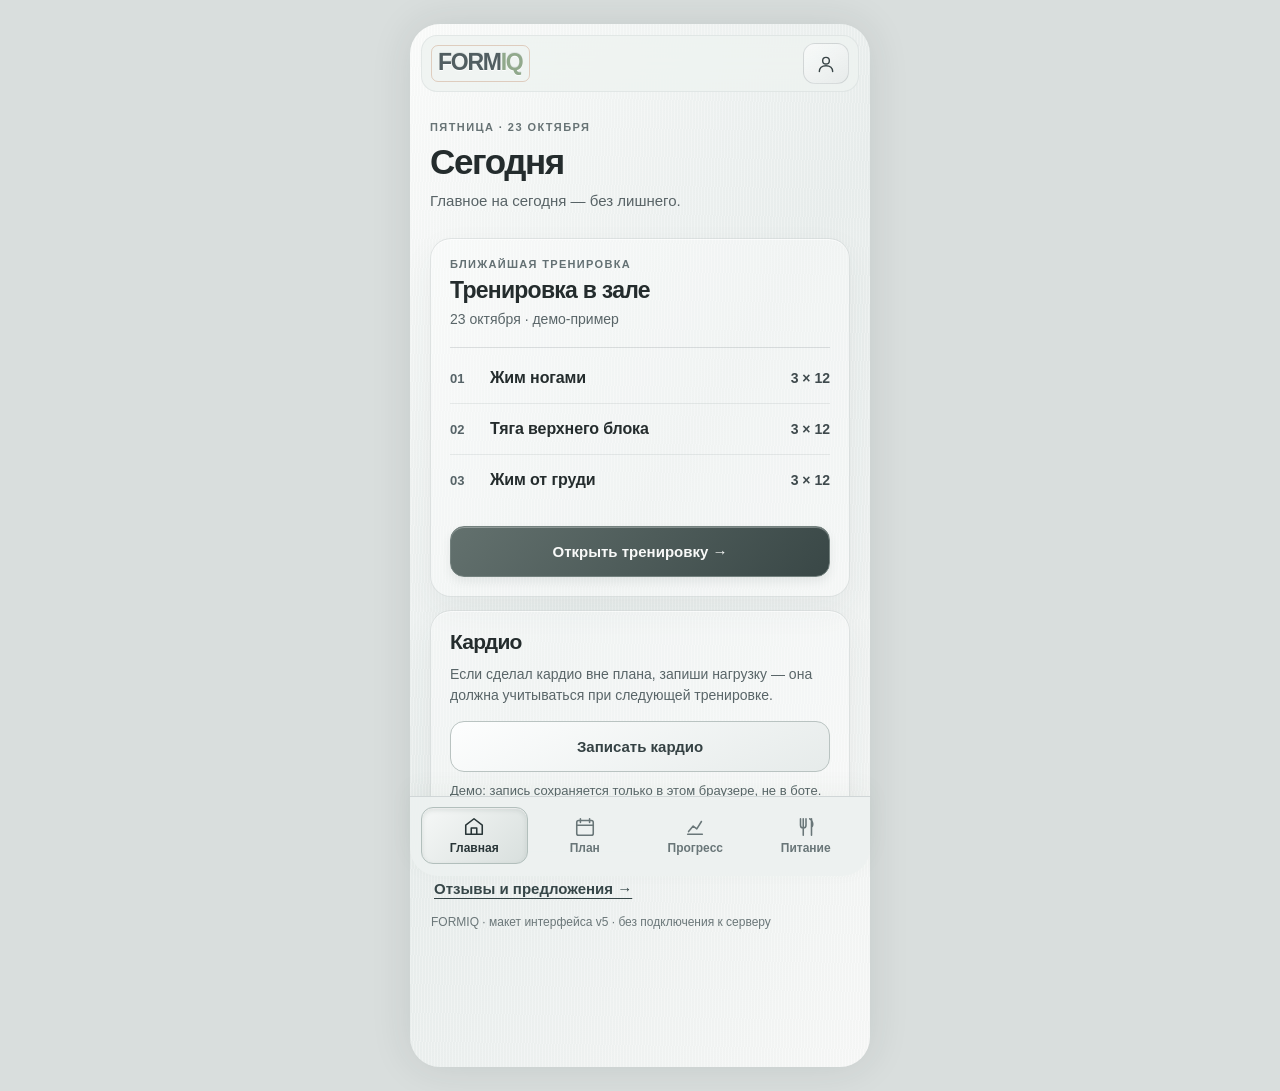
==== commit c544e603: "feat(preview): pinned settings header and full scrollable workout history with three-row summary" ====
--- a/preview/index.html
+++ b/preview/index.html
@@ -7,7 +7,7 @@
 <title>FORMIQ · Aluminium v5 — утверждённый дизайн</title>
 <style>
 :root{color-scheme:light;--ink:#242c2d;--secondary:#586366;--faint:#6b7779;--line:rgba(101,113,117,.20);--silver:#dfe4e3;--silver-dark:#c9d1d0;--ivory:#f7f9f8;--pistachio:#91a98c;--orange:#bc7b52;--shadow:0 13px 34px rgba(55,68,69,.055);font-family:-apple-system,BlinkMacSystemFont,"SF Pro Display",Inter,"Segoe UI",Arial,sans-serif}
-*{box-sizing:border-box}html{min-height:100%;-webkit-text-size-adjust:100%}body{margin:0;color:var(--ink);-webkit-font-smoothing:antialiased;background:#d9dedd;font-size:15px}button,input,select,textarea{font:inherit;color:inherit}button{cursor:pointer;-webkit-tap-highlight-color:transparent}button:focus-visible,input:focus-visible,textarea:focus-visible{outline:2px solid #53605f;outline-offset:2px}input,textarea{font-size:16px}p{line-height:1.5}.app{width:100%;max-width:460px;min-height:100dvh;margin:auto;position:relative;overflow-x:hidden;background:repeating-linear-gradient(92deg,rgba(255,255,255,.19) 0px,rgba(255,255,255,.19) 1px,rgba(76,87,90,.010) 1px,rgba(76,87,90,.010) 3px),linear-gradient(122deg,#fafbfa 2%,#e9eeed 48%,#f7f8f7 99%);box-shadow:0 0 42px rgba(36,44,43,.11)}.view{padding:calc(18px + env(safe-area-inset-top)) 20px calc(108px + env(safe-area-inset-bottom));min-height:100dvh}.view.no-bottom{padding-bottom:calc(125px + env(safe-area-inset-bottom))}.header{display:flex;align-items:center;justify-content:space-between;gap:12px;margin-bottom:32px;min-height:42px}.brand{display:inline-flex;align-items:center;gap:0;font-size:23px;font-weight:840;letter-spacing:-1.25px;white-space:nowrap;color:#515e61;line-height:1.2;border:.6px solid rgba(188,123,82,.32);border-radius:7px;padding:3px 6px 4px;text-shadow:0 1px rgba(255,255,255,.8),0 -1px rgba(90,106,104,.12)}.brand em{font-style:normal;color:var(--pistachio)}.head-actions{display:flex;align-items:center;gap:7px}.profile-open,.back{border:1px solid var(--line);background:linear-gradient(145deg,#fff9,#e7ebea);height:41px;border-radius:12px;display:inline-flex;align-items:center;justify-content:center;padding:0 12px;color:#394547;font-size:13px;font-weight:720}.profile-open svg{width:20px;height:20px}.back{gap:7px;padding:0 12px}.back svg{width:17px;height:17px}.kicker{font-size:11px;font-weight:760;letter-spacing:.13em;color:#677375;text-transform:uppercase}.title{font-size:35px;letter-spacing:-1.4px;line-height:1.07;font-weight:810;margin:9px 0 10px}.intro{font-size:15px;line-height:1.52;color:var(--secondary);margin:0 0 25px}.section-h{font-size:18px;font-weight:780;letter-spacing:-.4px;margin:24px 0 13px}.surface{background:rgba(255,255,255,.38);border:1px solid rgba(120,133,136,.20);border-radius:21px;padding:19px;margin-bottom:13px;box-shadow:var(--shadow),inset 0 1px rgba(255,255,255,.6)}.surface.tight{padding:14px 18px}.surface.soft{background:rgba(255,255,255,.18);box-shadow:none}.muted{color:var(--secondary)}.eyebrow{font-size:11px;letter-spacing:.12em;color:#637073;font-weight:760}.heading-row{display:flex;align-items:center;justify-content:space-between;gap:10px}.heading-row h2{font-size:23px;font-weight:780;letter-spacing:-.75px;margin:7px 0 5px}.badge{font-size:11px;font-weight:700;border:1px solid var(--line);padding:7px 10px;border-radius:99px;color:#455456;background:rgba(250,252,251,.45);white-space:nowrap}.subtitle{font-size:14px;color:#596568;margin:0}.divider{height:1px;background:var(--line);margin:17px 0 5px}.exercise{display:grid;grid-template-columns:31px minmax(0,1fr) auto;gap:9px;align-items:center;padding:15px 0;border-bottom:1px solid rgba(101,113,117,.12)}.exercise:last-of-type{border-bottom:none}.exercise-index{font-size:13px;font-weight:700;color:#566367}.exercise-name{font-size:16px;font-weight:735;line-height:1.25;letter-spacing:-.12px}.exercise-reps{font-size:14px;font-weight:700;white-space:nowrap;color:#3f4a4d}.button-main,.button-subtle{min-height:51px;width:100%;border-radius:14px;font-size:15px;font-weight:760;padding:12px 16px;display:inline-flex;align-items:center;justify-content:center;gap:10px}.button-main{border:1px solid #73817e;color:#f8f9f8;background:linear-gradient(130deg,#63716e,#394746);box-shadow:0 5px 10px #49575518,inset 0 1px #ffffff4d}.button-subtle{border:1px solid #b9c3c1;background:linear-gradient(155deg,#fdfefe,#e6ebea);color:#344143}.workout-cta{margin-top:21px}.plain-link{border:none;background:transparent;color:#364648;font-size:15px;font-weight:700;text-decoration:underline;text-underline-offset:4px;padding:13px 3px;display:inline-flex;align-items:center}.summary-grid{display:grid;grid-template-columns:1fr 1fr;gap:10px}.metric{padding:16px;border:1px solid var(--line);border-radius:17px;background:rgba(255,255,255,.28)}.metric strong{display:block;font-size:25px;line-height:1.25;letter-spacing:-.8px;margin:6px 0 4px}.metric span{color:var(--secondary);font-size:13px;line-height:1.4}.footline{border-top:1px solid var(--line);margin-top:30px;padding:15px 1px 0;display:flex;flex-direction:column;gap:5px;align-items:flex-start}.footline small{font-size:12px;color:#6b7779}.bottom-nav{position:fixed;z-index:40;bottom:0;left:50%;transform:translateX(-50%);width:100%;max-width:460px;padding:10px 11px max(12px,env(safe-area-inset-bottom));display:grid;grid-template-columns:repeat(4,minmax(0,1fr));gap:4px;background:rgba(237,241,240,.96);border-top:1px solid rgba(107,121,122,.22);box-shadow:0 -8px 24px #53605e0c;backdrop-filter:blur(24px);-webkit-backdrop-filter:blur(24px)}.nav-item{height:57px;border:1px solid transparent;border-radius:12px;background:transparent;display:flex;flex-direction:column;align-items:center;justify-content:center;gap:3px;color:#697678;font-size:12px;font-weight:720;white-space:nowrap;min-width:0}.nav-item svg{width:22px;height:22px;stroke:currentColor;fill:none;stroke-width:1.7;stroke-linecap:round;stroke-linejoin:round}.nav-item.active{color:#283537;background:linear-gradient(135deg,#f6f8f7,#d8dfdd);box-shadow:inset 0 2px 5px #5767642a,inset 0 1px 1px #fff;border-color:#b2bfbc}.week-selector{display:grid;grid-template-columns:repeat(4,1fr);gap:7px;margin:5px 0 19px}.week-selector button{height:49px;border:1px solid #c0c9c7;border-radius:13px;background:rgba(255,255,255,.34);font-size:14px;font-weight:750}.week-selector button.on,.choice.on,.weekday.on{background:linear-gradient(135deg,#d7dedc,#e8eeec);border-color:#8c9b98;box-shadow:inset 0 2px 5px #55656026;color:#243033}.date-toggle{border:0;background:transparent;width:100%;min-height:43px;display:flex;align-items:center;justify-content:space-between;gap:10px;padding:4px 0;font-size:17px;font-weight:780;text-align:left}.date-toggle .chevron{font-size:22px;color:#5c6969;font-weight:400}.calendar{border-top:1px solid var(--line);padding:14px 0 5px;margin-top:10px}.cal-head{display:flex;justify-content:space-between;align-items:center;gap:8px;margin:3px 0 13px}.cal-head strong{font-size:15px}.cal-arrow{width:33px;height:33px;border:1px solid #c4cecc;border-radius:9px;background:#edf1f0;color:#465454;font-size:18px}.cal-days,.cal-grid{display:grid;grid-template-columns:repeat(7,minmax(0,1fr));gap:4px;text-align:center}.cal-days span{font-size:11px;color:#5f6d6e;padding:7px 0}.cal-grid button{aspect-ratio:1/1;min-height:36px;border:1px solid transparent;border-radius:9px;background:transparent;font-size:13px;font-weight:650}.cal-grid button:disabled{opacity:0;pointer-events:none}.cal-grid button.workout-day{box-shadow:inset 0 -2px 0 #85928f}.cal-grid button.today{border-color:#b5c2bf}.cal-grid button.selected{background:#d4ddda;border-color:#81918e;box-shadow:inset 0 1px 3px #4b5e5922}.cal-help{font-size:12px;color:#637172;margin:11px 0 1px;line-height:1.5}.plan-list{margin-top:10px}.plan-entry{display:grid;grid-template-columns:31px minmax(0,1fr) auto;align-items:center;gap:11px;border-top:1px solid var(--line);width:100%;padding:17px 2px;text-align:left;background:transparent;min-height:70px;border-left:0;border-right:0;border-bottom:0}.plan-entry strong{display:block;font-size:16px;font-weight:735}.plan-entry small{display:block;font-size:13px;color:#657172;margin-top:4px}.plan-entry>span:last-child{font-size:21px;color:#52605f}.plan-num{font-size:14px;font-weight:750;color:#657374}.status-line{display:flex;gap:11px;align-items:flex-start;font-size:14px;color:#586567;line-height:1.45}.status-dot{display:inline-block;width:7px;height:7px;margin:6px 0 0;border-radius:50%;background:#7d928a;flex:none}.form-row{display:grid;grid-template-columns:repeat(3,minmax(0,1fr));gap:10px}.field{display:flex;flex-direction:column;gap:8px;font-size:14px;font-weight:740;color:#344244}.field input,.field textarea{width:100%;border:1px solid #b9c6c3;border-radius:12px;background:rgba(255,255,255,.56);padding:12px 13px;min-height:49px;min-width:0;color:var(--ink);font-weight:670;outline-color:#657574}.field input::placeholder,.field textarea::placeholder{color:#6d797a;opacity:.9;font-weight:480}.field textarea{min-height:107px;resize:vertical;line-height:1.5;font-size:15px}.field small{font-weight:550;color:#687577;font-size:12px}.option-grid{display:grid;grid-template-columns:1fr 1fr;gap:9px;margin:11px 0 15px}.choice{min-height:47px;border:1px solid #c0cbc8;border-radius:12px;background:rgba(255,255,255,.30);text-align:center;padding:10px;font-size:14px;font-weight:700;color:#3f4c4f;line-height:1.22}.choice.goal{min-height:63px;text-align:left;padding:12px;display:flex;align-items:center}.weekdays{display:grid;grid-template-columns:repeat(7,minmax(0,1fr));gap:5px;margin:12px 0 16px}.weekday{min-height:43px;border-radius:11px;border:1px solid #c0cbc8;background:rgba(255,255,255,.34);font-weight:750;font-size:12px;padding:0;min-width:0}.section-label{font-size:17px;letter-spacing:-.25px;font-weight:770;margin:21px 0 9px}.input-note{font-size:13px;color:#586668;margin:5px 0 0;line-height:1.45}.range-row{display:flex;align-items:center;justify-content:space-between;gap:10px;margin:11px 0 10px}.range-row span{font-size:15px;font-weight:710}.range-row strong{font-size:18px}.range{width:100%;accent-color:#62706d;cursor:pointer;height:29px;margin:0}.range-labels{display:flex;justify-content:space-between;color:#617071;font-size:12px}.checkbox-line{display:flex;align-items:flex-start;gap:11px;font-size:13px;font-weight:560;line-height:1.5;color:#3c494b;margin-top:13px}.checkbox-line input{width:18px;height:18px;accent-color:#63736e;flex:none;margin:1px 0 0}.note{font-size:13px;color:#566466;line-height:1.5;padding:12px 13px;background:rgba(218,226,224,.44);border-radius:13px;margin:13px 0}.two-buttons{display:flex;gap:9px}.two-buttons>*{flex:1;min-width:0}.chart-block{margin-top:11px}.chart-caption{display:flex;justify-content:space-between;align-items:center;gap:12px;margin-bottom:12px}.chart-caption strong{font-size:16px}.chart-caption small{font-size:12px;color:#627072}.chart-area{width:100%;display:block;height:auto;overflow:visible}.chart-leg{margin:7px 0 0;font-size:12px;color:#637073}.segmented{display:grid;grid-template-columns:1fr 1fr;border:1px solid #becac7;background:rgba(232,237,236,.55);padding:4px;border-radius:13px;gap:3px;margin:15px 0}.segmented button{min-height:41px;border-radius:10px;border:0;background:transparent;font-size:13px;font-weight:720}.segmented button.on{background:linear-gradient(150deg,#fcfdfc,#dbe2df);box-shadow:0 1px 5px #5a6b6630}.nutrition-ring{width:110px;height:110px;border-radius:50%;border:12px solid #cad5d0;display:flex;flex-direction:column;align-items:center;justify-content:center;background:linear-gradient(135deg,#f8faf9,#e9eeec);flex:none}.nutrition-ring b{font-size:22px;letter-spacing:-.6px}.nutrition-ring span{font-size:12px;color:#5e6c6d}.nutrition-today{display:flex;align-items:center;gap:18px}.nutrition-today h3{font-size:21px;line-height:1.2;margin:0 0 6px;letter-spacing:-.55px}.nutrition-today p{font-size:13px;color:#596669;margin:0}.macro{display:flex;align-items:center;justify-content:space-between;gap:15px;padding:16px 0;border-top:1px solid var(--line)}.macro strong{font-size:16px}.macro span{font-size:13px;color:#526062}.modal-wrap{position:fixed;z-index:100;inset:0;background:rgba(33,42,42,.47);display:flex;align-items:flex-end;justify-content:center}.modal-panel{background:linear-gradient(140deg,#f8faf9,#e1e7e5);padding:24px 20px max(20px,env(safe-area-inset-bottom));width:100%;max-width:460px;border-radius:24px 24px 0 0;box-shadow:0 -8px 44px #17202033;max-height:85dvh;overflow:auto}.modal-panel h2{margin:0 0 11px;font-size:23px;letter-spacing:-.5px}.modal-panel p{font-size:14px;color:#455355;line-height:1.5;margin:0 0 14px}.modal-panel textarea{width:100%;min-height:120px;border:1px solid #b6c5c1;border-radius:13px;padding:12px;font-size:15px;resize:vertical;background:#fff9}.modal-panel button{margin-top:11px}.toast{position:fixed;z-index:200;bottom:calc(100px + env(safe-area-inset-bottom));left:50%;transform:translateX(-50%);width:calc(100% - 28px);max-width:426px;text-align:center;color:#f6f8f7;background:#354341;border-radius:14px;padding:14px 18px;font-size:14px;line-height:1.4;box-shadow:0 10px 25px #19232135}.sublink{font-size:13px;color:#546263;text-decoration:none;border-bottom:1px solid #9ca9a5}.empty{color:#667476;font-size:14px;line-height:1.45}.tight-title{margin-bottom:9px}@media(min-width:750px){.app{margin:24px auto;min-height:calc(100dvh - 48px);border-radius:30px;overflow:hidden}.bottom-nav{bottom:24px;border-radius:0 0 28px 28px;max-width:460px}.modal-panel{border-radius:24px 24px 0 0}.view{min-height:calc(100dvh - 48px)}}@media(prefers-reduced-motion:no-preference){button{transition:background .14s ease,box-shadow .14s ease,transform .1s ease}button:active{transform:scale(.985)}}
+*{box-sizing:border-box}html{min-height:100%;-webkit-text-size-adjust:100%}body{margin:0;color:var(--ink);-webkit-font-smoothing:antialiased;background:#d9dedd;font-size:15px}button,input,select,textarea{font:inherit;color:inherit}button{cursor:pointer;-webkit-tap-highlight-color:transparent}button:focus-visible,input:focus-visible,textarea:focus-visible{outline:2px solid #53605f;outline-offset:2px}input,textarea{font-size:16px}p{line-height:1.5}.app{width:100%;max-width:460px;min-height:100dvh;margin:auto;position:relative;overflow-x:clip;background:repeating-linear-gradient(92deg,rgba(255,255,255,.19) 0px,rgba(255,255,255,.19) 1px,rgba(76,87,90,.010) 1px,rgba(76,87,90,.010) 3px),linear-gradient(122deg,#fafbfa 2%,#e9eeed 48%,#f7f8f7 99%);box-shadow:0 0 42px rgba(36,44,43,.11)}.view{padding:calc(18px + env(safe-area-inset-top)) 20px calc(108px + env(safe-area-inset-bottom));min-height:100dvh}.view.no-bottom{padding-bottom:calc(125px + env(safe-area-inset-bottom))}.header{display:flex;align-items:center;justify-content:space-between;gap:12px;margin-bottom:32px;min-height:42px}.brand{display:inline-flex;align-items:center;gap:0;font-size:23px;font-weight:840;letter-spacing:-1.25px;white-space:nowrap;color:#515e61;line-height:1.2;border:.6px solid rgba(188,123,82,.32);border-radius:7px;padding:3px 6px 4px;text-shadow:0 1px rgba(255,255,255,.8),0 -1px rgba(90,106,104,.12)}.brand em{font-style:normal;color:var(--pistachio)}.head-actions{display:flex;align-items:center;gap:7px}.profile-open,.back{border:1px solid var(--line);background:linear-gradient(145deg,#fff9,#e7ebea);height:41px;border-radius:12px;display:inline-flex;align-items:center;justify-content:center;padding:0 12px;color:#394547;font-size:13px;font-weight:720}.profile-open svg{width:20px;height:20px}.back{gap:7px;padding:0 12px}.back svg{width:17px;height:17px}.kicker{font-size:11px;font-weight:760;letter-spacing:.13em;color:#677375;text-transform:uppercase}.title{font-size:35px;letter-spacing:-1.4px;line-height:1.07;font-weight:810;margin:9px 0 10px}.intro{font-size:15px;line-height:1.52;color:var(--secondary);margin:0 0 25px}.section-h{font-size:18px;font-weight:780;letter-spacing:-.4px;margin:24px 0 13px}.surface{background:rgba(255,255,255,.38);border:1px solid rgba(120,133,136,.20);border-radius:21px;padding:19px;margin-bottom:13px;box-shadow:var(--shadow),inset 0 1px rgba(255,255,255,.6)}.surface.tight{padding:14px 18px}.surface.soft{background:rgba(255,255,255,.18);box-shadow:none}.muted{color:var(--secondary)}.eyebrow{font-size:11px;letter-spacing:.12em;color:#637073;font-weight:760}.heading-row{display:flex;align-items:center;justify-content:space-between;gap:10px}.heading-row h2{font-size:23px;font-weight:780;letter-spacing:-.75px;margin:7px 0 5px}.badge{font-size:11px;font-weight:700;border:1px solid var(--line);padding:7px 10px;border-radius:99px;color:#455456;background:rgba(250,252,251,.45);white-space:nowrap}.subtitle{font-size:14px;color:#596568;margin:0}.divider{height:1px;background:var(--line);margin:17px 0 5px}.exercise{display:grid;grid-template-columns:31px minmax(0,1fr) auto;gap:9px;align-items:center;padding:15px 0;border-bottom:1px solid rgba(101,113,117,.12)}.exercise:last-of-type{border-bottom:none}.exercise-index{font-size:13px;font-weight:700;color:#566367}.exercise-name{font-size:16px;font-weight:735;line-height:1.25;letter-spacing:-.12px}.exercise-reps{font-size:14px;font-weight:700;white-space:nowrap;color:#3f4a4d}.button-main,.button-subtle{min-height:51px;width:100%;border-radius:14px;font-size:15px;font-weight:760;padding:12px 16px;display:inline-flex;align-items:center;justify-content:center;gap:10px}.button-main{border:1px solid #73817e;color:#f8f9f8;background:linear-gradient(130deg,#63716e,#394746);box-shadow:0 5px 10px #49575518,inset 0 1px #ffffff4d}.button-subtle{border:1px solid #b9c3c1;background:linear-gradient(155deg,#fdfefe,#e6ebea);color:#344143}.workout-cta{margin-top:21px}.plain-link{border:none;background:transparent;color:#364648;font-size:15px;font-weight:700;text-decoration:underline;text-underline-offset:4px;padding:13px 3px;display:inline-flex;align-items:center}.summary-grid{display:grid;grid-template-columns:1fr 1fr;gap:10px}.metric{padding:16px;border:1px solid var(--line);border-radius:17px;background:rgba(255,255,255,.28)}.metric strong{display:block;font-size:25px;line-height:1.25;letter-spacing:-.8px;margin:6px 0 4px}.metric span{color:var(--secondary);font-size:13px;line-height:1.4}.footline{border-top:1px solid var(--line);margin-top:30px;padding:15px 1px 0;display:flex;flex-direction:column;gap:5px;align-items:flex-start}.footline small{font-size:12px;color:#6b7779}.bottom-nav{position:fixed;z-index:40;bottom:0;left:50%;transform:translateX(-50%);width:100%;max-width:460px;padding:10px 11px max(12px,env(safe-area-inset-bottom));display:grid;grid-template-columns:repeat(4,minmax(0,1fr));gap:4px;background:rgba(237,241,240,.96);border-top:1px solid rgba(107,121,122,.22);box-shadow:0 -8px 24px #53605e0c;backdrop-filter:blur(24px);-webkit-backdrop-filter:blur(24px)}.nav-item{height:57px;border:1px solid transparent;border-radius:12px;background:transparent;display:flex;flex-direction:column;align-items:center;justify-content:center;gap:3px;color:#697678;font-size:12px;font-weight:720;white-space:nowrap;min-width:0}.nav-item svg{width:22px;height:22px;stroke:currentColor;fill:none;stroke-width:1.7;stroke-linecap:round;stroke-linejoin:round}.nav-item.active{color:#283537;background:linear-gradient(135deg,#f6f8f7,#d8dfdd);box-shadow:inset 0 2px 5px #5767642a,inset 0 1px 1px #fff;border-color:#b2bfbc}.week-selector{display:grid;grid-template-columns:repeat(4,1fr);gap:7px;margin:5px 0 19px}.week-selector button{height:49px;border:1px solid #c0c9c7;border-radius:13px;background:rgba(255,255,255,.34);font-size:14px;font-weight:750}.week-selector button.on,.choice.on,.weekday.on{background:linear-gradient(135deg,#d7dedc,#e8eeec);border-color:#8c9b98;box-shadow:inset 0 2px 5px #55656026;color:#243033}.date-toggle{border:0;background:transparent;width:100%;min-height:43px;display:flex;align-items:center;justify-content:space-between;gap:10px;padding:4px 0;font-size:17px;font-weight:780;text-align:left}.date-toggle .chevron{font-size:22px;color:#5c6969;font-weight:400}.calendar{border-top:1px solid var(--line);padding:14px 0 5px;margin-top:10px}.cal-head{display:flex;justify-content:space-between;align-items:center;gap:8px;margin:3px 0 13px}.cal-head strong{font-size:15px}.cal-arrow{width:33px;height:33px;border:1px solid #c4cecc;border-radius:9px;background:#edf1f0;color:#465454;font-size:18px}.cal-days,.cal-grid{display:grid;grid-template-columns:repeat(7,minmax(0,1fr));gap:4px;text-align:center}.cal-days span{font-size:11px;color:#5f6d6e;padding:7px 0}.cal-grid button{aspect-ratio:1/1;min-height:36px;border:1px solid transparent;border-radius:9px;background:transparent;font-size:13px;font-weight:650}.cal-grid button:disabled{opacity:0;pointer-events:none}.cal-grid button.workout-day{box-shadow:inset 0 -2px 0 #85928f}.cal-grid button.today{border-color:#b5c2bf}.cal-grid button.selected{background:#d4ddda;border-color:#81918e;box-shadow:inset 0 1px 3px #4b5e5922}.cal-help{font-size:12px;color:#637172;margin:11px 0 1px;line-height:1.5}.plan-list{margin-top:10px}.plan-entry{display:grid;grid-template-columns:31px minmax(0,1fr) auto;align-items:center;gap:11px;border-top:1px solid var(--line);width:100%;padding:17px 2px;text-align:left;background:transparent;min-height:70px;border-left:0;border-right:0;border-bottom:0}.plan-entry strong{display:block;font-size:16px;font-weight:735}.plan-entry small{display:block;font-size:13px;color:#657172;margin-top:4px}.plan-entry>span:last-child{font-size:21px;color:#52605f}.plan-num{font-size:14px;font-weight:750;color:#657374}.status-line{display:flex;gap:11px;align-items:flex-start;font-size:14px;color:#586567;line-height:1.45}.status-dot{display:inline-block;width:7px;height:7px;margin:6px 0 0;border-radius:50%;background:#7d928a;flex:none}.form-row{display:grid;grid-template-columns:repeat(3,minmax(0,1fr));gap:10px}.field{display:flex;flex-direction:column;gap:8px;font-size:14px;font-weight:740;color:#344244}.field input,.field textarea{width:100%;border:1px solid #b9c6c3;border-radius:12px;background:rgba(255,255,255,.56);padding:12px 13px;min-height:49px;min-width:0;color:var(--ink);font-weight:670;outline-color:#657574}.field input::placeholder,.field textarea::placeholder{color:#6d797a;opacity:.9;font-weight:480}.field textarea{min-height:107px;resize:vertical;line-height:1.5;font-size:15px}.field small{font-weight:550;color:#687577;font-size:12px}.option-grid{display:grid;grid-template-columns:1fr 1fr;gap:9px;margin:11px 0 15px}.choice{min-height:47px;border:1px solid #c0cbc8;border-radius:12px;background:rgba(255,255,255,.30);text-align:center;padding:10px;font-size:14px;font-weight:700;color:#3f4c4f;line-height:1.22}.choice.goal{min-height:63px;text-align:left;padding:12px;display:flex;align-items:center}.weekdays{display:grid;grid-template-columns:repeat(7,minmax(0,1fr));gap:5px;margin:12px 0 16px}.weekday{min-height:43px;border-radius:11px;border:1px solid #c0cbc8;background:rgba(255,255,255,.34);font-weight:750;font-size:12px;padding:0;min-width:0}.section-label{font-size:17px;letter-spacing:-.25px;font-weight:770;margin:21px 0 9px}.input-note{font-size:13px;color:#586668;margin:5px 0 0;line-height:1.45}.range-row{display:flex;align-items:center;justify-content:space-between;gap:10px;margin:11px 0 10px}.range-row span{font-size:15px;font-weight:710}.range-row strong{font-size:18px}.range{width:100%;accent-color:#62706d;cursor:pointer;height:29px;margin:0}.range-labels{display:flex;justify-content:space-between;color:#617071;font-size:12px}.checkbox-line{display:flex;align-items:flex-start;gap:11px;font-size:13px;font-weight:560;line-height:1.5;color:#3c494b;margin-top:13px}.checkbox-line input{width:18px;height:18px;accent-color:#63736e;flex:none;margin:1px 0 0}.note{font-size:13px;color:#566466;line-height:1.5;padding:12px 13px;background:rgba(218,226,224,.44);border-radius:13px;margin:13px 0}.two-buttons{display:flex;gap:9px}.two-buttons>*{flex:1;min-width:0}.chart-block{margin-top:11px}.chart-caption{display:flex;justify-content:space-between;align-items:center;gap:12px;margin-bottom:12px}.chart-caption strong{font-size:16px}.chart-caption small{font-size:12px;color:#627072}.chart-area{width:100%;display:block;height:auto;overflow:visible}.chart-leg{margin:7px 0 0;font-size:12px;color:#637073}.segmented{display:grid;grid-template-columns:1fr 1fr;border:1px solid #becac7;background:rgba(232,237,236,.55);padding:4px;border-radius:13px;gap:3px;margin:15px 0}.segmented button{min-height:41px;border-radius:10px;border:0;background:transparent;font-size:13px;font-weight:720}.segmented button.on{background:linear-gradient(150deg,#fcfdfc,#dbe2df);box-shadow:0 1px 5px #5a6b6630}.nutrition-ring{width:110px;height:110px;border-radius:50%;border:12px solid #cad5d0;display:flex;flex-direction:column;align-items:center;justify-content:center;background:linear-gradient(135deg,#f8faf9,#e9eeec);flex:none}.nutrition-ring b{font-size:22px;letter-spacing:-.6px}.nutrition-ring span{font-size:12px;color:#5e6c6d}.nutrition-today{display:flex;align-items:center;gap:18px}.nutrition-today h3{font-size:21px;line-height:1.2;margin:0 0 6px;letter-spacing:-.55px}.nutrition-today p{font-size:13px;color:#596669;margin:0}.macro{display:flex;align-items:center;justify-content:space-between;gap:15px;padding:16px 0;border-top:1px solid var(--line)}.macro strong{font-size:16px}.macro span{font-size:13px;color:#526062}.modal-wrap{position:fixed;z-index:100;inset:0;background:rgba(33,42,42,.47);display:flex;align-items:flex-end;justify-content:center}.modal-panel{background:linear-gradient(140deg,#f8faf9,#e1e7e5);padding:24px 20px max(20px,env(safe-area-inset-bottom));width:100%;max-width:460px;border-radius:24px 24px 0 0;box-shadow:0 -8px 44px #17202033;max-height:85dvh;overflow:auto}.modal-panel h2{margin:0 0 11px;font-size:23px;letter-spacing:-.5px}.modal-panel p{font-size:14px;color:#455355;line-height:1.5;margin:0 0 14px}.modal-panel textarea{width:100%;min-height:120px;border:1px solid #b6c5c1;border-radius:13px;padding:12px;font-size:15px;resize:vertical;background:#fff9}.modal-panel button{margin-top:11px}.toast{position:fixed;z-index:200;bottom:calc(100px + env(safe-area-inset-bottom));left:50%;transform:translateX(-50%);width:calc(100% - 28px);max-width:426px;text-align:center;color:#f6f8f7;background:#354341;border-radius:14px;padding:14px 18px;font-size:14px;line-height:1.4;box-shadow:0 10px 25px #19232135}.sublink{font-size:13px;color:#546263;text-decoration:none;border-bottom:1px solid #9ca9a5}.empty{color:#667476;font-size:14px;line-height:1.45}.tight-title{margin-bottom:9px}@media(min-width:750px){.app{margin:24px auto;min-height:calc(100dvh - 48px);border-radius:30px;overflow:hidden}.bottom-nav{bottom:24px;border-radius:0 0 28px 28px;max-width:460px}.modal-panel{border-radius:24px 24px 0 0}.view{min-height:calc(100dvh - 48px)}}@media(prefers-reduced-motion:no-preference){button{transition:background .14s ease,box-shadow .14s ease,transform .1s ease}button:active{transform:scale(.985)}}
 
 /* Mobile Safari/Telegram preview: swipe the document and keep navigation stable. */
 html,body{height:auto;min-height:100%;overscroll-behavior-y:auto}
@@ -63,6 +63,11 @@
 /* Preview-only integration state buttons in Profile */
 .preview-integrations{margin:9px 0 16px}
 .preview-integrations .button-subtle{min-height:46px;font-size:13px}
+/* Fixed-in-view settings access: keep the approved header in place while scrolling. */
+.settings-pinned{position:sticky;top:calc(env(safe-area-inset-top) + 5px);z-index:50;background:rgba(238,243,241,.80);-webkit-backdrop-filter:blur(15px);backdrop-filter:blur(15px);border:1px solid rgba(120,133,136,.12);border-radius:16px;padding:7px 9px;margin:-7px -9px 25px}
+.history-scroll{overflow-y:auto;overscroll-behavior:contain;max-height:min(490px,65dvh);scrollbar-width:thin;margin:11px 0 14px;border-top:1px solid var(--line)}
+.history-scroll .cardio-history-row{min-height:70px}
+.history-modal .button-subtle{margin-top:8px}
 </style>
 </head>
 <body>
@@ -189,7 +194,7 @@
   try{
     const items=JSON.parse(localStorage.getItem('formiq_preview_cardio_v1')||'[]');
     if(Array.isArray(items))return items.filter(x=>x&&Number.isSafeInteger(x.minutes)&&x.minutes>=1
-      &&(!x.avgHr||(Number.isInteger(x.avgHr)&&x.avgHr>=40&&x.avgHr<=220))&&typeof x.date==='string').slice(0,20);
+      &&(!x.avgHr||(Number.isInteger(x.avgHr)&&x.avgHr>=40&&x.avgHr<=220))&&typeof x.date==='string');
   }catch(_error){}
   return [];
 }
@@ -203,7 +208,7 @@
     const items=JSON.parse(localStorage.getItem('formiq_preview_strength_v1')||'[]');
     if(Array.isArray(items))return items.filter(x=>x&&/^\d{4}-\d{2}-\d{2}$/.test(x.isoDate||'')
       &&typeof x.title==='string'&&x.title.length<=100&&Number.isSafeInteger(x.minutes)&&x.minutes>0
-      &&(x.avgHr===null||(Number.isInteger(x.avgHr)&&x.avgHr>=40&&x.avgHr<=220))).slice(0,20);
+      &&(x.avgHr===null||(Number.isInteger(x.avgHr)&&x.avgHr>=40&&x.avgHr<=220)));
   }catch(_error){}
   return [];
 }
@@ -211,7 +216,10 @@
 function demoHistoryItems(){
   const strength=strengthEntries.map(x=>({...x,kind:'strength'}));
   const cardio=cardioEntries.map(x=>({...x,kind:'cardio',isoDate:cardioDateKey(x)}));
-  return strength.concat(cardio).sort((a,b)=>String(b.isoDate||'').localeCompare(String(a.isoDate||''))).slice(0,40);
+  return strength.concat(cardio).sort((a,b)=>String(b.isoDate||'').localeCompare(String(a.isoDate||'')));
+}
+function historyRows(items){
+  return items.map(item=>`<div class="cardio-history-row"><span><strong>${esc(item.kind==='strength'?'Силовая · '+item.title:(item.type||'Кардио'))} · ${item.minutes} мин</strong><small>${esc(item.date)}${previewIntegrations.garmin?'':' · '+caloriesDisplay(historyEnergy(item))}</small></span><span class="muted">${item.avgHr?item.avgHr+' уд/мин':'Пульс не указан'}</span></div>`).join('');
 }
 function historyEnergy(entry){
   return Number.isSafeInteger(entry.estimatedKcal)&&entry.estimatedKcal>=0
@@ -238,7 +246,7 @@
 }
 function isDemoSchedule(){return !profile.days.length}
 function trainingWord(n){return n%10===1 && n%100!==11?"тренировка":([2,3,4].includes(n%10) && (n%100<12 || n%100>14)?"тренировки":"тренировок")}
-function header(back=false){return `<header class="header"><span class="brand" aria-label="FORMIQ"><span>FORM</span><em>IQ</em></span>${back==='none'?'':back?`<button class="back" data-act="back">${ico('arrow')} Назад</button>`:`<button class="profile-open" data-act="profile" aria-label="Профиль">${ico('user')}</button>`}</header>`}
+function header(back=false){return `<header class="header${back===false?' settings-pinned':''}"><span class="brand" aria-label="FORMIQ"><span>FORM</span><em>IQ</em></span>${back==='none'?'':back?`<button class="back" data-act="back">${ico('arrow')} Назад</button>`:`<button class="profile-open" data-act="profile" aria-label="Профиль">${ico('user')}</button>`}</header>`}
 function foot(){return `<nav class="bottom-nav" aria-label="Главное меню">${[['home','Главная'],['plan','План'],['progress','Прогресс'],['food','Питание']].map(([name,label])=>`<button class="nav-item ${screen===name?'active':''}" data-nav="${name}" ${screen===name?'aria-current="page"':''}>${ico(name)}<span>${label}</span></button>`).join('')}</nav>`}
 function nextTraining(){for(let i=0;i<14;i++){let d=addDays(demoToday,i);if(isWorkout(d))return d}return demoToday}
 function home(){return `${header()}<span class="kicker">Пятница · 23 октября</span><h1 class="title">Сегодня</h1><p class="intro">Главное на сегодня — без лишнего.</p><section class="surface"><div class="heading-row"><span class="eyebrow">БЛИЖАЙШАЯ ТРЕНИРОВКА</span></div><div class="heading-row"><h2>Тренировка в зале</h2></div><p class="subtitle">${readable(nextTraining())} · демо-пример</p><div class="divider"></div>${(demoRecentCardioLoad(nextTraining())?demoAdjustedWorkout(nextTraining()).map(([name,target],i)=>[String(i+1).padStart(2,'0'),name,target]):[['01','Жим ногами','3 × 12'],['02','Тяга верхнего блока','3 × 12'],['03','Жим от груди','3 × 12']]).map(([n,t,v])=>`<div class="exercise"><span class="exercise-index">${n}</span><span class="exercise-name">${t}</span><span class="exercise-reps">${v}</span></div>`).join('')}${demoRecentCardioLoad(nextTraining())?'<p class="input-note" style="margin-top:12px">Демо: число подходов изменено после кардио. Для реальной адаптации нужна персональная оценка восстановления.</p>':''}<button class="button-main workout-cta" data-act="open-today">Открыть тренировку →</button></section><section class="surface"><div class="heading-row"><h2 style="margin:0;font-size:21px">Кардио</h2></div><p class="subtitle" style="margin-top:10px">Если сделал кардио вне плана, запиши нагрузку — она должна учитываться при следующей тренировке.</p><button class="button-subtle" data-act="cardio-add" style="margin-top:15px">Записать кардио</button><p class="input-note" style="margin-top:10px">Демо: запись сохраняется только в этом браузере, не в боте.</p></section><div class="footline"><button class="plain-link" data-act="feedback">Отзывы и предложения →</button><small>FORMIQ · макет интерфейса v5 · без подключения к серверу</small></div>`}
@@ -269,7 +277,7 @@
   const active=demoActiveKcal();
   return `<section class="surface"><div class="heading-row"><h2 style="font-size:20px;margin:0">Активные калории</h2><span class="badge">Сегодня</span></div><div class="metric" style="margin-top:14px"><span>По твоим тренировкам</span><strong>${active.kcal===null?'—':'≈ '+active.kcal.toLocaleString('ru-RU')+' ккал'}</strong><span>${active.kcal===null?'Пока нет записей с оценкой ккал':active.activities+' '+trainingWord(active.activities)+' · ориентировочно'}</span></div><p class="input-note" style="margin-top:12px">Расчёт по записям силовых и кардио за сегодня, сохранённым в этом браузере. Не измерение устройства.</p></section>`;
 }
-function progress(){const strength=chartExercise==='legs'?[60,65,70,75]:[35,40,40,45];return `${header()}<span class="kicker">История и результаты</span><h1 class="title">Прогресс</h1><p class="intro">Каждая величина подписана. Ниже — демонстрационные данные, а не твои результаты.</p><section class="surface"><div class="chart-caption"><strong>Рабочий вес</strong><small>килограммы · 4 недели</small></div><div class="segmented"><button class="${chartExercise==='legs'?'on':''}" data-chart="legs">Жим ногами</button><button class="${chartExercise==='pull'?'on':''}" data-chart="pull">Тяга блока</button></div><div class="chart-block">${graph(strength,'кг','Рабочий вес')}</div><p class="chart-leg">Н1–Н4 — недели программы. Значения на вертикальной оси — вес в килограммах.</p></section><section class="surface"><div class="chart-caption"><strong>Масса тела</strong><small>килограммы · 4 недели</small></div><div class="chart-block">${graph([82,81.5,81,80.5],'кг','Масса тела',1)}</div><p class="chart-leg">Пример отображения динамики веса. Реальные данные появятся после подключения дневника.</p></section>${progressActiveCalories()}<section class="surface"><div class="heading-row"><h2 style="margin:0;font-size:20px">История тренировок</h2><span class="badge">По датам</span></div><p class="input-note" style="margin-top:12px">Силовые тренировки и самостоятельное кардио — в общей истории по датам. В предпросмотре ниже показаны записи, сохранённые в этом браузере.</p>${demoHistoryItems().length?`<div class="cardio-history">${demoHistoryItems().map(item=>`<div class="cardio-history-row"><span><strong>${esc(item.kind==='strength'?'Силовая · '+item.title:(item.type||'Кардио'))} · ${item.minutes} мин</strong><small>${esc(item.date)}${previewIntegrations.garmin?'':' · '+caloriesDisplay(historyEnergy(item))}</small></span><span class="muted">${item.avgHr?item.avgHr+' уд/мин':'Пульс не указан'}</span></div>`).join('')}</div>`:'<p class="empty">В предпросмотре пока нет выполненных тренировок.</p>'}</section><section class="summary-grid"><div class="metric"><span>Тренировок за месяц</span><strong>10</strong><span>Пример</span></div><div class="metric"><span>Без пропусков</span><strong>3 нед.</strong><span>Пример</span></div></section>`}
+function progress(){const strength=chartExercise==='legs'?[60,65,70,75]:[35,40,40,45];return `${header()}<span class="kicker">История и результаты</span><h1 class="title">Прогресс</h1><p class="intro">Каждая величина подписана. Ниже — демонстрационные данные, а не твои результаты.</p><section class="surface"><div class="chart-caption"><strong>Рабочий вес</strong><small>килограммы · 4 недели</small></div><div class="segmented"><button class="${chartExercise==='legs'?'on':''}" data-chart="legs">Жим ногами</button><button class="${chartExercise==='pull'?'on':''}" data-chart="pull">Тяга блока</button></div><div class="chart-block">${graph(strength,'кг','Рабочий вес')}</div><p class="chart-leg">Н1–Н4 — недели программы. Значения на вертикальной оси — вес в килограммах.</p></section><section class="surface"><div class="chart-caption"><strong>Масса тела</strong><small>килограммы · 4 недели</small></div><div class="chart-block">${graph([82,81.5,81,80.5],'кг','Масса тела',1)}</div><p class="chart-leg">Пример отображения динамики веса. Реальные данные появятся после подключения дневника.</p></section>${progressActiveCalories()}<section class="surface"><div class="heading-row"><h2 style="margin:0;font-size:20px">История тренировок</h2><span class="badge">По датам</span></div><p class="input-note" style="margin-top:12px">Силовые тренировки и самостоятельное кардио — в общей истории по датам. В предпросмотре ниже показаны записи, сохранённые в этом браузере.</p>${demoHistoryItems().length?`<div class="cardio-history">${historyRows(demoHistoryItems().slice(0,3))}</div>${demoHistoryItems().length>3?'<button type="button" class="button-subtle" data-act="history-open" style="margin-top:13px">Вся история →</button>':''}`:'<p class="empty">В предпросмотре пока нет выполненных тренировок.</p>'}</section><section class="summary-grid"><div class="metric"><span>Тренировок за месяц</span><strong>10</strong><span>Пример</span></div><div class="metric"><span>Без пропусков</span><strong>3 нед.</strong><span>Пример</span></div></section>`}
 function food(){return `${header()}<span class="kicker">Рацион</span><h1 class="title">Питание</h1><p class="intro">Понятный дневник питания, без лишней информации.</p>${previewIntegrations.fatsecret?`<section class="surface"><span class="eyebrow">СЕГОДНЯ · FATSECRET · ДЕМО ВИДА</span><div class="nutrition-today" style="margin-top:15px"><div class="nutrition-ring"><b>—</b><span>ккал</span></div><div><h3>Из — ккал</h3><p>Съеденные калории из рекомендованной нормы. Нет данных синхронизации, поэтому значения не показаны.</p></div></div></section><section class="surface"><div class="heading-row"><h2 style="margin:0;font-size:20px">FatSecret</h2><span class="badge">Демо</span></div><div class="metric" style="margin-top:14px"><span>ккал / белки / жиры / углеводы</span><strong style="font-size:23px">— / — / — / —</strong><span>Нет синхронизированных данных</span></div><p class="input-note" style="margin-top:12px">Это вид после подключения. FatSecret не подключён. Включено только для проверки дизайна.</p></section>`:`<section class="surface"><span class="eyebrow">СЕГОДНЯ · ПРИМЕР</span><div class="nutrition-today" style="margin-top:15px"><div class="nutrition-ring"><b>1 640</b><span>ккал</span></div><div><h3>Из 2 200 ккал</h3><p>Данные демонстрационные. После подключения дневника они будут персональными.</p></div></div></section><section class="surface"><h2 style="font-size:21px;margin:0 0 18px">Белки, жиры, углеводы</h2>${[['Белки','112 / 150 г'],['Жиры','54 / 75 г'],['Углеводы','174 / 230 г']].map(([l,n])=>`<div class="macro"><strong>${l}</strong><span>${n}</span></div>`).join('')}</section><section class="surface soft"><h2 style="font-size:20px;margin:0 0 10px">Приёмы пищи</h2><p class="muted" style="margin:0 0 14px">Завтрак · Обед · Ужин · Перекусы</p><button class="button-subtle" data-act="food-add">Добавить приём пищи</button></section>`}`}
 function choiceGroup(values,sel,attr){return `<div class="option-grid">${values.map(([val,txt])=>`<button class="choice ${sel===val?'on':''} ${attr==='goal'?'goal':''}" data-pick="${attr}" data-val="${esc(val)}" aria-pressed="${sel===val}">${esc(txt)}</button>`).join('')}</div>`}
 function equipmentPanel(){
@@ -281,6 +289,7 @@
 function draw(){const special=['profile','day'].includes(screen);app.innerHTML=`<main class="view ${special?'no-bottom':''}">${({home,plan,progress,food,profile:profileView,day:dayView})[screen]()}</main>${foot()}${modalHtml()}`;}
 function modalHtml(){
  if(!modal)return '';
+ if(modal==='history')return `<div class="modal-wrap" data-close="outside"><div class="modal-panel history-modal" role="dialog" aria-modal="true" aria-label="История тренировок"><h2>История тренировок</h2><p>Все сохранённые занятия · ${demoHistoryItems().length}. Прокрути список, чтобы посмотреть более ранние.</p><div class="history-scroll" role="region" aria-label="Прокручиваемая история тренировок" tabindex="0"><div class="cardio-history">${historyRows(demoHistoryItems())}</div></div><button type="button" class="button-subtle" data-act="history-close">Закрыть</button></div></div>`;
  if(modal==='cardio-type')return `<div class="modal-wrap" data-close="outside"><div class="modal-panel" role="dialog" aria-modal="true" aria-label="Выбрать вид кардио"><h2>Вид кардио</h2><div class="cardio-choices">${['Ходьба','Бег','Велосипед','Плавание','Другое'].map(type=>`<button type="button" class="button-subtle cardio-choice" data-act="cardio-type-select" data-type="${type}"><span>${type}</span><span class="cardio-chevron" aria-hidden="true">›</span></button>`).join('')}</div><button class="button-subtle" data-act="cardio-type-back">Назад</button></div></div>`;
  if(modal==='cardio-other')return `<div class="modal-wrap" data-close="outside"><div class="modal-panel" role="dialog" aria-modal="true" aria-label="Другой вид кардио"><h2>Другой вид кардио</h2><label class="field">Какое кардио ты сделал?<input id="cardio-other-name" type="text" maxlength="60" placeholder="Например: гребля" value="${esc(cardioDraft.other)}"></label><button class="button-main" data-act="cardio-other-apply">Продолжить</button><button class="button-subtle" data-act="cardio-other-back">Назад к выбору</button></div></div>`;
  if(modal==='cardio')return `<div class="modal-wrap" data-close="outside"><div class="modal-panel" role="dialog" aria-modal="true" aria-label="Записать кардио"><h2>Записать кардио</h2><p>Запиши кардио, которое сделал самостоятельно.</p><label class="field"><span>Вид кардио</span><button class="button-subtle cardio-type-trigger" type="button" data-act="cardio-type-open" aria-haspopup="dialog"><span>${esc(cardioDraft.type==='Другое'?cardioDraft.other:cardioDraft.type)||'Выбрать вид кардио'}</span><span class="cardio-chevron" aria-hidden="true">⌄</span></button></label><label class="field" style="margin-top:15px">Время, минут<input id="cardio-minutes" type="number" inputmode="numeric" min="1" placeholder="Например, 25" value="${esc(cardioDraft.minutes)}"></label><label class="field" style="margin-top:15px">Средний пульс, уд/мин · необязательно<input id="cardio-hr" type="number" inputmode="numeric" min="40" max="220" placeholder="Если измерял" value="${esc(cardioDraft.hr)}"></label><button class="button-main" data-act="cardio-save">Сохранить кардио</button><button class="button-subtle" data-act="modal-close">Отмена</button><p class="input-note">Калории оцениваются по виду кардио, времени и весу из анкеты; пульс сохраняется отдельно. Garmin Connect пока не подключён: после настройки официальной синхронизации приложение сможет сверять данные занятия с Garmin. Демо: в настоящий FORMIQ данные не отправляются.</p></div></div>`;
@@ -300,6 +309,8 @@
 const act=e.target.closest('[data-act]');if(!act){if(e.target.classList?.contains('modal-wrap')){modal='';draw()}return;}
 switch(act.dataset.act){
 case 'profile':setScreen('profile');break;
+case 'history-open':modal='history';draw();break;
+case 'history-close':modal='';draw();break;
 case 'preview-fatsecret-toggle':
 case 'preview-garmin-toggle':{
   const key=act.dataset.act==='preview-fatsecret-toggle'?'fatsecret':'garmin';
@@ -335,7 +346,7 @@
   const item={isoDate:selectedDate,date:dateObj(selectedDate).toLocaleDateString('ru-RU'),
     title:sessionName(selectedDate),minutes,avgHr,estimatedKcal:approximateKcal(minutes,3.5),
     weightKgAtRecord:demoWeightKg()};
-  const updated=[item,...strengthEntries].slice(0,20);
+  const updated=[item,...strengthEntries];
   try{localStorage.setItem('formiq_preview_strength_v1',JSON.stringify(updated));}
   catch(_error){toast('Не удалось сохранить в браузере.');break;}
   strengthEntries=updated;demoWorkoutActiveDate='';modal='';setScreen('home');
@@ -372,7 +383,7 @@
   if(hrText&&(!/^\d+$/.test(hrText)||avgHr<40||avgHr>220)){toast('Пульс: от 40 до 220 уд/мин или оставь поле пустым.');break;}
   const now=new Date();
   const entry={date:now.toLocaleDateString('ru-RU'),isoDate:iso(now),minutes,avgHr,type,estimatedKcal:approximateKcal(minutes,cardioMet(type)),weightKgAtRecord:demoWeightKg()};
-  const updated=[entry,...cardioEntries].slice(0,20);
+  const updated=[entry,...cardioEntries];
   try{localStorage.setItem('formiq_preview_cardio_v1',JSON.stringify(updated));}
   catch(_error){toast('Не удалось сохранить в браузере.');break;}
   cardioEntries=updated;cardioDraft={type:'',other:'',minutes:'',hr:''};modal='';draw();
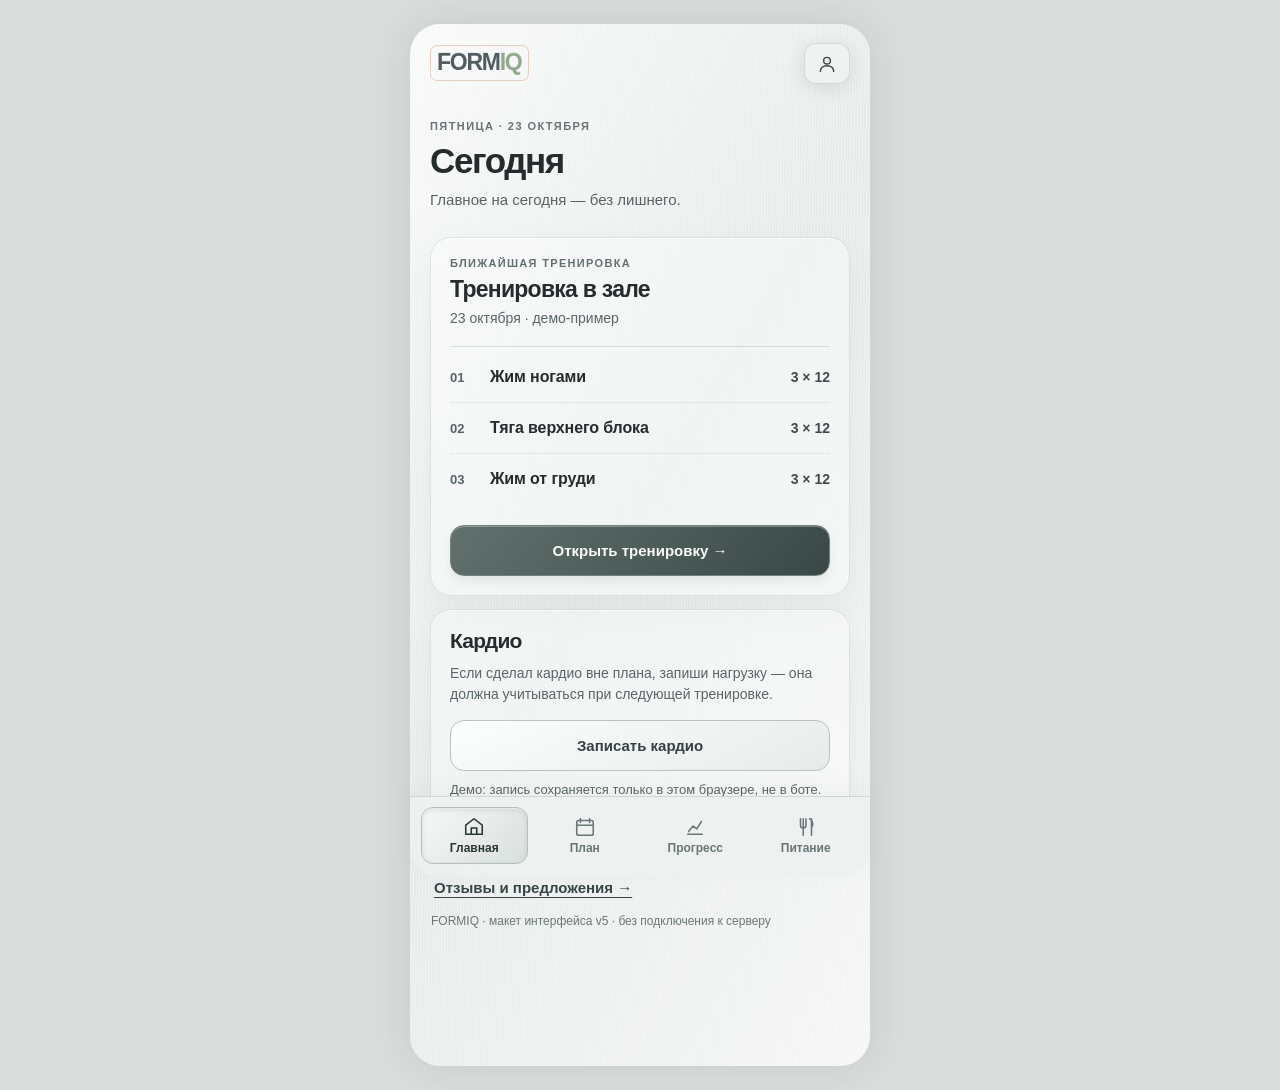
==== commit 438ade70: "fix(preview): keep settings icon fixed and show a clearly labeled sample history when no records exi" ====
--- a/preview/index.html
+++ b/preview/index.html
@@ -7,7 +7,7 @@
 <title>FORMIQ · Aluminium v5 — утверждённый дизайн</title>
 <style>
 :root{color-scheme:light;--ink:#242c2d;--secondary:#586366;--faint:#6b7779;--line:rgba(101,113,117,.20);--silver:#dfe4e3;--silver-dark:#c9d1d0;--ivory:#f7f9f8;--pistachio:#91a98c;--orange:#bc7b52;--shadow:0 13px 34px rgba(55,68,69,.055);font-family:-apple-system,BlinkMacSystemFont,"SF Pro Display",Inter,"Segoe UI",Arial,sans-serif}
-*{box-sizing:border-box}html{min-height:100%;-webkit-text-size-adjust:100%}body{margin:0;color:var(--ink);-webkit-font-smoothing:antialiased;background:#d9dedd;font-size:15px}button,input,select,textarea{font:inherit;color:inherit}button{cursor:pointer;-webkit-tap-highlight-color:transparent}button:focus-visible,input:focus-visible,textarea:focus-visible{outline:2px solid #53605f;outline-offset:2px}input,textarea{font-size:16px}p{line-height:1.5}.app{width:100%;max-width:460px;min-height:100dvh;margin:auto;position:relative;overflow-x:clip;background:repeating-linear-gradient(92deg,rgba(255,255,255,.19) 0px,rgba(255,255,255,.19) 1px,rgba(76,87,90,.010) 1px,rgba(76,87,90,.010) 3px),linear-gradient(122deg,#fafbfa 2%,#e9eeed 48%,#f7f8f7 99%);box-shadow:0 0 42px rgba(36,44,43,.11)}.view{padding:calc(18px + env(safe-area-inset-top)) 20px calc(108px + env(safe-area-inset-bottom));min-height:100dvh}.view.no-bottom{padding-bottom:calc(125px + env(safe-area-inset-bottom))}.header{display:flex;align-items:center;justify-content:space-between;gap:12px;margin-bottom:32px;min-height:42px}.brand{display:inline-flex;align-items:center;gap:0;font-size:23px;font-weight:840;letter-spacing:-1.25px;white-space:nowrap;color:#515e61;line-height:1.2;border:.6px solid rgba(188,123,82,.32);border-radius:7px;padding:3px 6px 4px;text-shadow:0 1px rgba(255,255,255,.8),0 -1px rgba(90,106,104,.12)}.brand em{font-style:normal;color:var(--pistachio)}.head-actions{display:flex;align-items:center;gap:7px}.profile-open,.back{border:1px solid var(--line);background:linear-gradient(145deg,#fff9,#e7ebea);height:41px;border-radius:12px;display:inline-flex;align-items:center;justify-content:center;padding:0 12px;color:#394547;font-size:13px;font-weight:720}.profile-open svg{width:20px;height:20px}.back{gap:7px;padding:0 12px}.back svg{width:17px;height:17px}.kicker{font-size:11px;font-weight:760;letter-spacing:.13em;color:#677375;text-transform:uppercase}.title{font-size:35px;letter-spacing:-1.4px;line-height:1.07;font-weight:810;margin:9px 0 10px}.intro{font-size:15px;line-height:1.52;color:var(--secondary);margin:0 0 25px}.section-h{font-size:18px;font-weight:780;letter-spacing:-.4px;margin:24px 0 13px}.surface{background:rgba(255,255,255,.38);border:1px solid rgba(120,133,136,.20);border-radius:21px;padding:19px;margin-bottom:13px;box-shadow:var(--shadow),inset 0 1px rgba(255,255,255,.6)}.surface.tight{padding:14px 18px}.surface.soft{background:rgba(255,255,255,.18);box-shadow:none}.muted{color:var(--secondary)}.eyebrow{font-size:11px;letter-spacing:.12em;color:#637073;font-weight:760}.heading-row{display:flex;align-items:center;justify-content:space-between;gap:10px}.heading-row h2{font-size:23px;font-weight:780;letter-spacing:-.75px;margin:7px 0 5px}.badge{font-size:11px;font-weight:700;border:1px solid var(--line);padding:7px 10px;border-radius:99px;color:#455456;background:rgba(250,252,251,.45);white-space:nowrap}.subtitle{font-size:14px;color:#596568;margin:0}.divider{height:1px;background:var(--line);margin:17px 0 5px}.exercise{display:grid;grid-template-columns:31px minmax(0,1fr) auto;gap:9px;align-items:center;padding:15px 0;border-bottom:1px solid rgba(101,113,117,.12)}.exercise:last-of-type{border-bottom:none}.exercise-index{font-size:13px;font-weight:700;color:#566367}.exercise-name{font-size:16px;font-weight:735;line-height:1.25;letter-spacing:-.12px}.exercise-reps{font-size:14px;font-weight:700;white-space:nowrap;color:#3f4a4d}.button-main,.button-subtle{min-height:51px;width:100%;border-radius:14px;font-size:15px;font-weight:760;padding:12px 16px;display:inline-flex;align-items:center;justify-content:center;gap:10px}.button-main{border:1px solid #73817e;color:#f8f9f8;background:linear-gradient(130deg,#63716e,#394746);box-shadow:0 5px 10px #49575518,inset 0 1px #ffffff4d}.button-subtle{border:1px solid #b9c3c1;background:linear-gradient(155deg,#fdfefe,#e6ebea);color:#344143}.workout-cta{margin-top:21px}.plain-link{border:none;background:transparent;color:#364648;font-size:15px;font-weight:700;text-decoration:underline;text-underline-offset:4px;padding:13px 3px;display:inline-flex;align-items:center}.summary-grid{display:grid;grid-template-columns:1fr 1fr;gap:10px}.metric{padding:16px;border:1px solid var(--line);border-radius:17px;background:rgba(255,255,255,.28)}.metric strong{display:block;font-size:25px;line-height:1.25;letter-spacing:-.8px;margin:6px 0 4px}.metric span{color:var(--secondary);font-size:13px;line-height:1.4}.footline{border-top:1px solid var(--line);margin-top:30px;padding:15px 1px 0;display:flex;flex-direction:column;gap:5px;align-items:flex-start}.footline small{font-size:12px;color:#6b7779}.bottom-nav{position:fixed;z-index:40;bottom:0;left:50%;transform:translateX(-50%);width:100%;max-width:460px;padding:10px 11px max(12px,env(safe-area-inset-bottom));display:grid;grid-template-columns:repeat(4,minmax(0,1fr));gap:4px;background:rgba(237,241,240,.96);border-top:1px solid rgba(107,121,122,.22);box-shadow:0 -8px 24px #53605e0c;backdrop-filter:blur(24px);-webkit-backdrop-filter:blur(24px)}.nav-item{height:57px;border:1px solid transparent;border-radius:12px;background:transparent;display:flex;flex-direction:column;align-items:center;justify-content:center;gap:3px;color:#697678;font-size:12px;font-weight:720;white-space:nowrap;min-width:0}.nav-item svg{width:22px;height:22px;stroke:currentColor;fill:none;stroke-width:1.7;stroke-linecap:round;stroke-linejoin:round}.nav-item.active{color:#283537;background:linear-gradient(135deg,#f6f8f7,#d8dfdd);box-shadow:inset 0 2px 5px #5767642a,inset 0 1px 1px #fff;border-color:#b2bfbc}.week-selector{display:grid;grid-template-columns:repeat(4,1fr);gap:7px;margin:5px 0 19px}.week-selector button{height:49px;border:1px solid #c0c9c7;border-radius:13px;background:rgba(255,255,255,.34);font-size:14px;font-weight:750}.week-selector button.on,.choice.on,.weekday.on{background:linear-gradient(135deg,#d7dedc,#e8eeec);border-color:#8c9b98;box-shadow:inset 0 2px 5px #55656026;color:#243033}.date-toggle{border:0;background:transparent;width:100%;min-height:43px;display:flex;align-items:center;justify-content:space-between;gap:10px;padding:4px 0;font-size:17px;font-weight:780;text-align:left}.date-toggle .chevron{font-size:22px;color:#5c6969;font-weight:400}.calendar{border-top:1px solid var(--line);padding:14px 0 5px;margin-top:10px}.cal-head{display:flex;justify-content:space-between;align-items:center;gap:8px;margin:3px 0 13px}.cal-head strong{font-size:15px}.cal-arrow{width:33px;height:33px;border:1px solid #c4cecc;border-radius:9px;background:#edf1f0;color:#465454;font-size:18px}.cal-days,.cal-grid{display:grid;grid-template-columns:repeat(7,minmax(0,1fr));gap:4px;text-align:center}.cal-days span{font-size:11px;color:#5f6d6e;padding:7px 0}.cal-grid button{aspect-ratio:1/1;min-height:36px;border:1px solid transparent;border-radius:9px;background:transparent;font-size:13px;font-weight:650}.cal-grid button:disabled{opacity:0;pointer-events:none}.cal-grid button.workout-day{box-shadow:inset 0 -2px 0 #85928f}.cal-grid button.today{border-color:#b5c2bf}.cal-grid button.selected{background:#d4ddda;border-color:#81918e;box-shadow:inset 0 1px 3px #4b5e5922}.cal-help{font-size:12px;color:#637172;margin:11px 0 1px;line-height:1.5}.plan-list{margin-top:10px}.plan-entry{display:grid;grid-template-columns:31px minmax(0,1fr) auto;align-items:center;gap:11px;border-top:1px solid var(--line);width:100%;padding:17px 2px;text-align:left;background:transparent;min-height:70px;border-left:0;border-right:0;border-bottom:0}.plan-entry strong{display:block;font-size:16px;font-weight:735}.plan-entry small{display:block;font-size:13px;color:#657172;margin-top:4px}.plan-entry>span:last-child{font-size:21px;color:#52605f}.plan-num{font-size:14px;font-weight:750;color:#657374}.status-line{display:flex;gap:11px;align-items:flex-start;font-size:14px;color:#586567;line-height:1.45}.status-dot{display:inline-block;width:7px;height:7px;margin:6px 0 0;border-radius:50%;background:#7d928a;flex:none}.form-row{display:grid;grid-template-columns:repeat(3,minmax(0,1fr));gap:10px}.field{display:flex;flex-direction:column;gap:8px;font-size:14px;font-weight:740;color:#344244}.field input,.field textarea{width:100%;border:1px solid #b9c6c3;border-radius:12px;background:rgba(255,255,255,.56);padding:12px 13px;min-height:49px;min-width:0;color:var(--ink);font-weight:670;outline-color:#657574}.field input::placeholder,.field textarea::placeholder{color:#6d797a;opacity:.9;font-weight:480}.field textarea{min-height:107px;resize:vertical;line-height:1.5;font-size:15px}.field small{font-weight:550;color:#687577;font-size:12px}.option-grid{display:grid;grid-template-columns:1fr 1fr;gap:9px;margin:11px 0 15px}.choice{min-height:47px;border:1px solid #c0cbc8;border-radius:12px;background:rgba(255,255,255,.30);text-align:center;padding:10px;font-size:14px;font-weight:700;color:#3f4c4f;line-height:1.22}.choice.goal{min-height:63px;text-align:left;padding:12px;display:flex;align-items:center}.weekdays{display:grid;grid-template-columns:repeat(7,minmax(0,1fr));gap:5px;margin:12px 0 16px}.weekday{min-height:43px;border-radius:11px;border:1px solid #c0cbc8;background:rgba(255,255,255,.34);font-weight:750;font-size:12px;padding:0;min-width:0}.section-label{font-size:17px;letter-spacing:-.25px;font-weight:770;margin:21px 0 9px}.input-note{font-size:13px;color:#586668;margin:5px 0 0;line-height:1.45}.range-row{display:flex;align-items:center;justify-content:space-between;gap:10px;margin:11px 0 10px}.range-row span{font-size:15px;font-weight:710}.range-row strong{font-size:18px}.range{width:100%;accent-color:#62706d;cursor:pointer;height:29px;margin:0}.range-labels{display:flex;justify-content:space-between;color:#617071;font-size:12px}.checkbox-line{display:flex;align-items:flex-start;gap:11px;font-size:13px;font-weight:560;line-height:1.5;color:#3c494b;margin-top:13px}.checkbox-line input{width:18px;height:18px;accent-color:#63736e;flex:none;margin:1px 0 0}.note{font-size:13px;color:#566466;line-height:1.5;padding:12px 13px;background:rgba(218,226,224,.44);border-radius:13px;margin:13px 0}.two-buttons{display:flex;gap:9px}.two-buttons>*{flex:1;min-width:0}.chart-block{margin-top:11px}.chart-caption{display:flex;justify-content:space-between;align-items:center;gap:12px;margin-bottom:12px}.chart-caption strong{font-size:16px}.chart-caption small{font-size:12px;color:#627072}.chart-area{width:100%;display:block;height:auto;overflow:visible}.chart-leg{margin:7px 0 0;font-size:12px;color:#637073}.segmented{display:grid;grid-template-columns:1fr 1fr;border:1px solid #becac7;background:rgba(232,237,236,.55);padding:4px;border-radius:13px;gap:3px;margin:15px 0}.segmented button{min-height:41px;border-radius:10px;border:0;background:transparent;font-size:13px;font-weight:720}.segmented button.on{background:linear-gradient(150deg,#fcfdfc,#dbe2df);box-shadow:0 1px 5px #5a6b6630}.nutrition-ring{width:110px;height:110px;border-radius:50%;border:12px solid #cad5d0;display:flex;flex-direction:column;align-items:center;justify-content:center;background:linear-gradient(135deg,#f8faf9,#e9eeec);flex:none}.nutrition-ring b{font-size:22px;letter-spacing:-.6px}.nutrition-ring span{font-size:12px;color:#5e6c6d}.nutrition-today{display:flex;align-items:center;gap:18px}.nutrition-today h3{font-size:21px;line-height:1.2;margin:0 0 6px;letter-spacing:-.55px}.nutrition-today p{font-size:13px;color:#596669;margin:0}.macro{display:flex;align-items:center;justify-content:space-between;gap:15px;padding:16px 0;border-top:1px solid var(--line)}.macro strong{font-size:16px}.macro span{font-size:13px;color:#526062}.modal-wrap{position:fixed;z-index:100;inset:0;background:rgba(33,42,42,.47);display:flex;align-items:flex-end;justify-content:center}.modal-panel{background:linear-gradient(140deg,#f8faf9,#e1e7e5);padding:24px 20px max(20px,env(safe-area-inset-bottom));width:100%;max-width:460px;border-radius:24px 24px 0 0;box-shadow:0 -8px 44px #17202033;max-height:85dvh;overflow:auto}.modal-panel h2{margin:0 0 11px;font-size:23px;letter-spacing:-.5px}.modal-panel p{font-size:14px;color:#455355;line-height:1.5;margin:0 0 14px}.modal-panel textarea{width:100%;min-height:120px;border:1px solid #b6c5c1;border-radius:13px;padding:12px;font-size:15px;resize:vertical;background:#fff9}.modal-panel button{margin-top:11px}.toast{position:fixed;z-index:200;bottom:calc(100px + env(safe-area-inset-bottom));left:50%;transform:translateX(-50%);width:calc(100% - 28px);max-width:426px;text-align:center;color:#f6f8f7;background:#354341;border-radius:14px;padding:14px 18px;font-size:14px;line-height:1.4;box-shadow:0 10px 25px #19232135}.sublink{font-size:13px;color:#546263;text-decoration:none;border-bottom:1px solid #9ca9a5}.empty{color:#667476;font-size:14px;line-height:1.45}.tight-title{margin-bottom:9px}@media(min-width:750px){.app{margin:24px auto;min-height:calc(100dvh - 48px);border-radius:30px;overflow:hidden}.bottom-nav{bottom:24px;border-radius:0 0 28px 28px;max-width:460px}.modal-panel{border-radius:24px 24px 0 0}.view{min-height:calc(100dvh - 48px)}}@media(prefers-reduced-motion:no-preference){button{transition:background .14s ease,box-shadow .14s ease,transform .1s ease}button:active{transform:scale(.985)}}
+*{box-sizing:border-box}html{min-height:100%;-webkit-text-size-adjust:100%}body{margin:0;color:var(--ink);-webkit-font-smoothing:antialiased;background:#d9dedd;font-size:15px}button,input,select,textarea{font:inherit;color:inherit}button{cursor:pointer;-webkit-tap-highlight-color:transparent}button:focus-visible,input:focus-visible,textarea:focus-visible{outline:2px solid #53605f;outline-offset:2px}input,textarea{font-size:16px}p{line-height:1.5}.app{width:100%;max-width:460px;min-height:100dvh;margin:auto;position:relative;overflow-x:hidden;background:repeating-linear-gradient(92deg,rgba(255,255,255,.19) 0px,rgba(255,255,255,.19) 1px,rgba(76,87,90,.010) 1px,rgba(76,87,90,.010) 3px),linear-gradient(122deg,#fafbfa 2%,#e9eeed 48%,#f7f8f7 99%);box-shadow:0 0 42px rgba(36,44,43,.11)}.view{padding:calc(18px + env(safe-area-inset-top)) 20px calc(108px + env(safe-area-inset-bottom));min-height:100dvh}.view.no-bottom{padding-bottom:calc(125px + env(safe-area-inset-bottom))}.header{display:flex;align-items:center;justify-content:space-between;gap:12px;margin-bottom:32px;min-height:42px}.brand{display:inline-flex;align-items:center;gap:0;font-size:23px;font-weight:840;letter-spacing:-1.25px;white-space:nowrap;color:#515e61;line-height:1.2;border:.6px solid rgba(188,123,82,.32);border-radius:7px;padding:3px 6px 4px;text-shadow:0 1px rgba(255,255,255,.8),0 -1px rgba(90,106,104,.12)}.brand em{font-style:normal;color:var(--pistachio)}.head-actions{display:flex;align-items:center;gap:7px}.profile-open,.back{border:1px solid var(--line);background:linear-gradient(145deg,#fff9,#e7ebea);height:41px;border-radius:12px;display:inline-flex;align-items:center;justify-content:center;padding:0 12px;color:#394547;font-size:13px;font-weight:720}.profile-open svg{width:20px;height:20px}.back{gap:7px;padding:0 12px}.back svg{width:17px;height:17px}.kicker{font-size:11px;font-weight:760;letter-spacing:.13em;color:#677375;text-transform:uppercase}.title{font-size:35px;letter-spacing:-1.4px;line-height:1.07;font-weight:810;margin:9px 0 10px}.intro{font-size:15px;line-height:1.52;color:var(--secondary);margin:0 0 25px}.section-h{font-size:18px;font-weight:780;letter-spacing:-.4px;margin:24px 0 13px}.surface{background:rgba(255,255,255,.38);border:1px solid rgba(120,133,136,.20);border-radius:21px;padding:19px;margin-bottom:13px;box-shadow:var(--shadow),inset 0 1px rgba(255,255,255,.6)}.surface.tight{padding:14px 18px}.surface.soft{background:rgba(255,255,255,.18);box-shadow:none}.muted{color:var(--secondary)}.eyebrow{font-size:11px;letter-spacing:.12em;color:#637073;font-weight:760}.heading-row{display:flex;align-items:center;justify-content:space-between;gap:10px}.heading-row h2{font-size:23px;font-weight:780;letter-spacing:-.75px;margin:7px 0 5px}.badge{font-size:11px;font-weight:700;border:1px solid var(--line);padding:7px 10px;border-radius:99px;color:#455456;background:rgba(250,252,251,.45);white-space:nowrap}.subtitle{font-size:14px;color:#596568;margin:0}.divider{height:1px;background:var(--line);margin:17px 0 5px}.exercise{display:grid;grid-template-columns:31px minmax(0,1fr) auto;gap:9px;align-items:center;padding:15px 0;border-bottom:1px solid rgba(101,113,117,.12)}.exercise:last-of-type{border-bottom:none}.exercise-index{font-size:13px;font-weight:700;color:#566367}.exercise-name{font-size:16px;font-weight:735;line-height:1.25;letter-spacing:-.12px}.exercise-reps{font-size:14px;font-weight:700;white-space:nowrap;color:#3f4a4d}.button-main,.button-subtle{min-height:51px;width:100%;border-radius:14px;font-size:15px;font-weight:760;padding:12px 16px;display:inline-flex;align-items:center;justify-content:center;gap:10px}.button-main{border:1px solid #73817e;color:#f8f9f8;background:linear-gradient(130deg,#63716e,#394746);box-shadow:0 5px 10px #49575518,inset 0 1px #ffffff4d}.button-subtle{border:1px solid #b9c3c1;background:linear-gradient(155deg,#fdfefe,#e6ebea);color:#344143}.workout-cta{margin-top:21px}.plain-link{border:none;background:transparent;color:#364648;font-size:15px;font-weight:700;text-decoration:underline;text-underline-offset:4px;padding:13px 3px;display:inline-flex;align-items:center}.summary-grid{display:grid;grid-template-columns:1fr 1fr;gap:10px}.metric{padding:16px;border:1px solid var(--line);border-radius:17px;background:rgba(255,255,255,.28)}.metric strong{display:block;font-size:25px;line-height:1.25;letter-spacing:-.8px;margin:6px 0 4px}.metric span{color:var(--secondary);font-size:13px;line-height:1.4}.footline{border-top:1px solid var(--line);margin-top:30px;padding:15px 1px 0;display:flex;flex-direction:column;gap:5px;align-items:flex-start}.footline small{font-size:12px;color:#6b7779}.bottom-nav{position:fixed;z-index:40;bottom:0;left:50%;transform:translateX(-50%);width:100%;max-width:460px;padding:10px 11px max(12px,env(safe-area-inset-bottom));display:grid;grid-template-columns:repeat(4,minmax(0,1fr));gap:4px;background:rgba(237,241,240,.96);border-top:1px solid rgba(107,121,122,.22);box-shadow:0 -8px 24px #53605e0c;backdrop-filter:blur(24px);-webkit-backdrop-filter:blur(24px)}.nav-item{height:57px;border:1px solid transparent;border-radius:12px;background:transparent;display:flex;flex-direction:column;align-items:center;justify-content:center;gap:3px;color:#697678;font-size:12px;font-weight:720;white-space:nowrap;min-width:0}.nav-item svg{width:22px;height:22px;stroke:currentColor;fill:none;stroke-width:1.7;stroke-linecap:round;stroke-linejoin:round}.nav-item.active{color:#283537;background:linear-gradient(135deg,#f6f8f7,#d8dfdd);box-shadow:inset 0 2px 5px #5767642a,inset 0 1px 1px #fff;border-color:#b2bfbc}.week-selector{display:grid;grid-template-columns:repeat(4,1fr);gap:7px;margin:5px 0 19px}.week-selector button{height:49px;border:1px solid #c0c9c7;border-radius:13px;background:rgba(255,255,255,.34);font-size:14px;font-weight:750}.week-selector button.on,.choice.on,.weekday.on{background:linear-gradient(135deg,#d7dedc,#e8eeec);border-color:#8c9b98;box-shadow:inset 0 2px 5px #55656026;color:#243033}.date-toggle{border:0;background:transparent;width:100%;min-height:43px;display:flex;align-items:center;justify-content:space-between;gap:10px;padding:4px 0;font-size:17px;font-weight:780;text-align:left}.date-toggle .chevron{font-size:22px;color:#5c6969;font-weight:400}.calendar{border-top:1px solid var(--line);padding:14px 0 5px;margin-top:10px}.cal-head{display:flex;justify-content:space-between;align-items:center;gap:8px;margin:3px 0 13px}.cal-head strong{font-size:15px}.cal-arrow{width:33px;height:33px;border:1px solid #c4cecc;border-radius:9px;background:#edf1f0;color:#465454;font-size:18px}.cal-days,.cal-grid{display:grid;grid-template-columns:repeat(7,minmax(0,1fr));gap:4px;text-align:center}.cal-days span{font-size:11px;color:#5f6d6e;padding:7px 0}.cal-grid button{aspect-ratio:1/1;min-height:36px;border:1px solid transparent;border-radius:9px;background:transparent;font-size:13px;font-weight:650}.cal-grid button:disabled{opacity:0;pointer-events:none}.cal-grid button.workout-day{box-shadow:inset 0 -2px 0 #85928f}.cal-grid button.today{border-color:#b5c2bf}.cal-grid button.selected{background:#d4ddda;border-color:#81918e;box-shadow:inset 0 1px 3px #4b5e5922}.cal-help{font-size:12px;color:#637172;margin:11px 0 1px;line-height:1.5}.plan-list{margin-top:10px}.plan-entry{display:grid;grid-template-columns:31px minmax(0,1fr) auto;align-items:center;gap:11px;border-top:1px solid var(--line);width:100%;padding:17px 2px;text-align:left;background:transparent;min-height:70px;border-left:0;border-right:0;border-bottom:0}.plan-entry strong{display:block;font-size:16px;font-weight:735}.plan-entry small{display:block;font-size:13px;color:#657172;margin-top:4px}.plan-entry>span:last-child{font-size:21px;color:#52605f}.plan-num{font-size:14px;font-weight:750;color:#657374}.status-line{display:flex;gap:11px;align-items:flex-start;font-size:14px;color:#586567;line-height:1.45}.status-dot{display:inline-block;width:7px;height:7px;margin:6px 0 0;border-radius:50%;background:#7d928a;flex:none}.form-row{display:grid;grid-template-columns:repeat(3,minmax(0,1fr));gap:10px}.field{display:flex;flex-direction:column;gap:8px;font-size:14px;font-weight:740;color:#344244}.field input,.field textarea{width:100%;border:1px solid #b9c6c3;border-radius:12px;background:rgba(255,255,255,.56);padding:12px 13px;min-height:49px;min-width:0;color:var(--ink);font-weight:670;outline-color:#657574}.field input::placeholder,.field textarea::placeholder{color:#6d797a;opacity:.9;font-weight:480}.field textarea{min-height:107px;resize:vertical;line-height:1.5;font-size:15px}.field small{font-weight:550;color:#687577;font-size:12px}.option-grid{display:grid;grid-template-columns:1fr 1fr;gap:9px;margin:11px 0 15px}.choice{min-height:47px;border:1px solid #c0cbc8;border-radius:12px;background:rgba(255,255,255,.30);text-align:center;padding:10px;font-size:14px;font-weight:700;color:#3f4c4f;line-height:1.22}.choice.goal{min-height:63px;text-align:left;padding:12px;display:flex;align-items:center}.weekdays{display:grid;grid-template-columns:repeat(7,minmax(0,1fr));gap:5px;margin:12px 0 16px}.weekday{min-height:43px;border-radius:11px;border:1px solid #c0cbc8;background:rgba(255,255,255,.34);font-weight:750;font-size:12px;padding:0;min-width:0}.section-label{font-size:17px;letter-spacing:-.25px;font-weight:770;margin:21px 0 9px}.input-note{font-size:13px;color:#586668;margin:5px 0 0;line-height:1.45}.range-row{display:flex;align-items:center;justify-content:space-between;gap:10px;margin:11px 0 10px}.range-row span{font-size:15px;font-weight:710}.range-row strong{font-size:18px}.range{width:100%;accent-color:#62706d;cursor:pointer;height:29px;margin:0}.range-labels{display:flex;justify-content:space-between;color:#617071;font-size:12px}.checkbox-line{display:flex;align-items:flex-start;gap:11px;font-size:13px;font-weight:560;line-height:1.5;color:#3c494b;margin-top:13px}.checkbox-line input{width:18px;height:18px;accent-color:#63736e;flex:none;margin:1px 0 0}.note{font-size:13px;color:#566466;line-height:1.5;padding:12px 13px;background:rgba(218,226,224,.44);border-radius:13px;margin:13px 0}.two-buttons{display:flex;gap:9px}.two-buttons>*{flex:1;min-width:0}.chart-block{margin-top:11px}.chart-caption{display:flex;justify-content:space-between;align-items:center;gap:12px;margin-bottom:12px}.chart-caption strong{font-size:16px}.chart-caption small{font-size:12px;color:#627072}.chart-area{width:100%;display:block;height:auto;overflow:visible}.chart-leg{margin:7px 0 0;font-size:12px;color:#637073}.segmented{display:grid;grid-template-columns:1fr 1fr;border:1px solid #becac7;background:rgba(232,237,236,.55);padding:4px;border-radius:13px;gap:3px;margin:15px 0}.segmented button{min-height:41px;border-radius:10px;border:0;background:transparent;font-size:13px;font-weight:720}.segmented button.on{background:linear-gradient(150deg,#fcfdfc,#dbe2df);box-shadow:0 1px 5px #5a6b6630}.nutrition-ring{width:110px;height:110px;border-radius:50%;border:12px solid #cad5d0;display:flex;flex-direction:column;align-items:center;justify-content:center;background:linear-gradient(135deg,#f8faf9,#e9eeec);flex:none}.nutrition-ring b{font-size:22px;letter-spacing:-.6px}.nutrition-ring span{font-size:12px;color:#5e6c6d}.nutrition-today{display:flex;align-items:center;gap:18px}.nutrition-today h3{font-size:21px;line-height:1.2;margin:0 0 6px;letter-spacing:-.55px}.nutrition-today p{font-size:13px;color:#596669;margin:0}.macro{display:flex;align-items:center;justify-content:space-between;gap:15px;padding:16px 0;border-top:1px solid var(--line)}.macro strong{font-size:16px}.macro span{font-size:13px;color:#526062}.modal-wrap{position:fixed;z-index:100;inset:0;background:rgba(33,42,42,.47);display:flex;align-items:flex-end;justify-content:center}.modal-panel{background:linear-gradient(140deg,#f8faf9,#e1e7e5);padding:24px 20px max(20px,env(safe-area-inset-bottom));width:100%;max-width:460px;border-radius:24px 24px 0 0;box-shadow:0 -8px 44px #17202033;max-height:85dvh;overflow:auto}.modal-panel h2{margin:0 0 11px;font-size:23px;letter-spacing:-.5px}.modal-panel p{font-size:14px;color:#455355;line-height:1.5;margin:0 0 14px}.modal-panel textarea{width:100%;min-height:120px;border:1px solid #b6c5c1;border-radius:13px;padding:12px;font-size:15px;resize:vertical;background:#fff9}.modal-panel button{margin-top:11px}.toast{position:fixed;z-index:200;bottom:calc(100px + env(safe-area-inset-bottom));left:50%;transform:translateX(-50%);width:calc(100% - 28px);max-width:426px;text-align:center;color:#f6f8f7;background:#354341;border-radius:14px;padding:14px 18px;font-size:14px;line-height:1.4;box-shadow:0 10px 25px #19232135}.sublink{font-size:13px;color:#546263;text-decoration:none;border-bottom:1px solid #9ca9a5}.empty{color:#667476;font-size:14px;line-height:1.45}.tight-title{margin-bottom:9px}@media(min-width:750px){.app{margin:24px auto;min-height:calc(100dvh - 48px);border-radius:30px;overflow:hidden}.bottom-nav{bottom:24px;border-radius:0 0 28px 28px;max-width:460px}.modal-panel{border-radius:24px 24px 0 0}.view{min-height:calc(100dvh - 48px)}}@media(prefers-reduced-motion:no-preference){button{transition:background .14s ease,box-shadow .14s ease,transform .1s ease}button:active{transform:scale(.985)}}
 
 /* Mobile Safari/Telegram preview: swipe the document and keep navigation stable. */
 html,body{height:auto;min-height:100%;overscroll-behavior-y:auto}
@@ -64,7 +64,8 @@
 .preview-integrations{margin:9px 0 16px}
 .preview-integrations .button-subtle{min-height:46px;font-size:13px}
 /* Fixed-in-view settings access: keep the approved header in place while scrolling. */
-.settings-pinned{position:sticky;top:calc(env(safe-area-inset-top) + 5px);z-index:50;background:rgba(238,243,241,.80);-webkit-backdrop-filter:blur(15px);backdrop-filter:blur(15px);border:1px solid rgba(120,133,136,.12);border-radius:16px;padding:7px 9px;margin:-7px -9px 25px}
+.profile-open{position:fixed;top:calc(19px + env(safe-area-inset-top));right:max(20px,calc((100vw - 460px)/2 + 20px));z-index:75;background:rgba(238,243,241,.94);-webkit-backdrop-filter:blur(12px);backdrop-filter:blur(12px);box-shadow:0 4px 18px rgba(39,50,50,.12)}
+@media(min-width:750px){.profile-open{top:calc(43px + env(safe-area-inset-top))}}
 .history-scroll{overflow-y:auto;overscroll-behavior:contain;max-height:min(490px,65dvh);scrollbar-width:thin;margin:11px 0 14px;border-top:1px solid var(--line)}
 .history-scroll .cardio-history-row{min-height:70px}
 .history-modal .button-subtle{margin-top:8px}
@@ -218,8 +219,30 @@
   const cardio=cardioEntries.map(x=>({...x,kind:'cardio',isoDate:cardioDateKey(x)}));
   return strength.concat(cardio).sort((a,b)=>String(b.isoDate||'').localeCompare(String(a.isoDate||'')));
 }
+function demoHistoryExamples(){
+  // Static view-only examples: never stored as real user workouts.
+  const sample=[
+    ['22.10.2026','Силовая · Спина и плечи','52'],
+    ['21.10.2026','Кардио · Ходьба','42'],
+    ['19.10.2026','Силовая · Ноги','48'],
+    ['17.10.2026','Кардио · Велосипед','65'],
+    ['16.10.2026','Силовая · Грудь и руки','45'],
+    ['14.10.2026','Кардио · Плавание','40'],
+    ['12.10.2026','Силовая · Ноги','51'],
+    ['10.10.2026','Кардио · Бег','32'],
+    ['09.10.2026','Силовая · Спина и плечи','56'],
+    ['07.10.2026','Кардио · Ходьба','38']
+  ];
+  return sample.map(([date,title,minutes])=>({
+    date,kind:'example',type:title,minutes:Number(minutes),avgHr:null,previewExample:true
+  }));
+}
+function historyForPreview(){
+  const saved=demoHistoryItems();
+  return saved.length?saved:demoHistoryExamples();
+}
 function historyRows(items){
-  return items.map(item=>`<div class="cardio-history-row"><span><strong>${esc(item.kind==='strength'?'Силовая · '+item.title:(item.type||'Кардио'))} · ${item.minutes} мин</strong><small>${esc(item.date)}${previewIntegrations.garmin?'':' · '+caloriesDisplay(historyEnergy(item))}</small></span><span class="muted">${item.avgHr?item.avgHr+' уд/мин':'Пульс не указан'}</span></div>`).join('');
+  return items.map(item=>`<div class="cardio-history-row"><span><strong>${esc(item.kind==='strength'?'Силовая · '+item.title:(item.type||'Кардио'))} · ${item.minutes} мин</strong><small>${esc(item.date)}${item.previewExample?'':' · '+(previewIntegrations.garmin?'':caloriesDisplay(historyEnergy(item)))}</small></span><span class="muted">${item.previewExample?'Демо':item.avgHr?item.avgHr+' уд/мин':'Пульс не указан'}</span></div>`).join('');
 }
 function historyEnergy(entry){
   return Number.isSafeInteger(entry.estimatedKcal)&&entry.estimatedKcal>=0
@@ -246,7 +269,7 @@
 }
 function isDemoSchedule(){return !profile.days.length}
 function trainingWord(n){return n%10===1 && n%100!==11?"тренировка":([2,3,4].includes(n%10) && (n%100<12 || n%100>14)?"тренировки":"тренировок")}
-function header(back=false){return `<header class="header${back===false?' settings-pinned':''}"><span class="brand" aria-label="FORMIQ"><span>FORM</span><em>IQ</em></span>${back==='none'?'':back?`<button class="back" data-act="back">${ico('arrow')} Назад</button>`:`<button class="profile-open" data-act="profile" aria-label="Профиль">${ico('user')}</button>`}</header>`}
+function header(back=false){return `<header class="header"><span class="brand" aria-label="FORMIQ"><span>FORM</span><em>IQ</em></span>${back==='none'?'':back?`<button class="back" data-act="back">${ico('arrow')} Назад</button>`:`<button class="profile-open" data-act="profile" aria-label="Профиль">${ico('user')}</button>`}</header>`}
 function foot(){return `<nav class="bottom-nav" aria-label="Главное меню">${[['home','Главная'],['plan','План'],['progress','Прогресс'],['food','Питание']].map(([name,label])=>`<button class="nav-item ${screen===name?'active':''}" data-nav="${name}" ${screen===name?'aria-current="page"':''}>${ico(name)}<span>${label}</span></button>`).join('')}</nav>`}
 function nextTraining(){for(let i=0;i<14;i++){let d=addDays(demoToday,i);if(isWorkout(d))return d}return demoToday}
 function home(){return `${header()}<span class="kicker">Пятница · 23 октября</span><h1 class="title">Сегодня</h1><p class="intro">Главное на сегодня — без лишнего.</p><section class="surface"><div class="heading-row"><span class="eyebrow">БЛИЖАЙШАЯ ТРЕНИРОВКА</span></div><div class="heading-row"><h2>Тренировка в зале</h2></div><p class="subtitle">${readable(nextTraining())} · демо-пример</p><div class="divider"></div>${(demoRecentCardioLoad(nextTraining())?demoAdjustedWorkout(nextTraining()).map(([name,target],i)=>[String(i+1).padStart(2,'0'),name,target]):[['01','Жим ногами','3 × 12'],['02','Тяга верхнего блока','3 × 12'],['03','Жим от груди','3 × 12']]).map(([n,t,v])=>`<div class="exercise"><span class="exercise-index">${n}</span><span class="exercise-name">${t}</span><span class="exercise-reps">${v}</span></div>`).join('')}${demoRecentCardioLoad(nextTraining())?'<p class="input-note" style="margin-top:12px">Демо: число подходов изменено после кардио. Для реальной адаптации нужна персональная оценка восстановления.</p>':''}<button class="button-main workout-cta" data-act="open-today">Открыть тренировку →</button></section><section class="surface"><div class="heading-row"><h2 style="margin:0;font-size:21px">Кардио</h2></div><p class="subtitle" style="margin-top:10px">Если сделал кардио вне плана, запиши нагрузку — она должна учитываться при следующей тренировке.</p><button class="button-subtle" data-act="cardio-add" style="margin-top:15px">Записать кардио</button><p class="input-note" style="margin-top:10px">Демо: запись сохраняется только в этом браузере, не в боте.</p></section><div class="footline"><button class="plain-link" data-act="feedback">Отзывы и предложения →</button><small>FORMIQ · макет интерфейса v5 · без подключения к серверу</small></div>`}
@@ -277,7 +300,7 @@
   const active=demoActiveKcal();
   return `<section class="surface"><div class="heading-row"><h2 style="font-size:20px;margin:0">Активные калории</h2><span class="badge">Сегодня</span></div><div class="metric" style="margin-top:14px"><span>По твоим тренировкам</span><strong>${active.kcal===null?'—':'≈ '+active.kcal.toLocaleString('ru-RU')+' ккал'}</strong><span>${active.kcal===null?'Пока нет записей с оценкой ккал':active.activities+' '+trainingWord(active.activities)+' · ориентировочно'}</span></div><p class="input-note" style="margin-top:12px">Расчёт по записям силовых и кардио за сегодня, сохранённым в этом браузере. Не измерение устройства.</p></section>`;
 }
-function progress(){const strength=chartExercise==='legs'?[60,65,70,75]:[35,40,40,45];return `${header()}<span class="kicker">История и результаты</span><h1 class="title">Прогресс</h1><p class="intro">Каждая величина подписана. Ниже — демонстрационные данные, а не твои результаты.</p><section class="surface"><div class="chart-caption"><strong>Рабочий вес</strong><small>килограммы · 4 недели</small></div><div class="segmented"><button class="${chartExercise==='legs'?'on':''}" data-chart="legs">Жим ногами</button><button class="${chartExercise==='pull'?'on':''}" data-chart="pull">Тяга блока</button></div><div class="chart-block">${graph(strength,'кг','Рабочий вес')}</div><p class="chart-leg">Н1–Н4 — недели программы. Значения на вертикальной оси — вес в килограммах.</p></section><section class="surface"><div class="chart-caption"><strong>Масса тела</strong><small>килограммы · 4 недели</small></div><div class="chart-block">${graph([82,81.5,81,80.5],'кг','Масса тела',1)}</div><p class="chart-leg">Пример отображения динамики веса. Реальные данные появятся после подключения дневника.</p></section>${progressActiveCalories()}<section class="surface"><div class="heading-row"><h2 style="margin:0;font-size:20px">История тренировок</h2><span class="badge">По датам</span></div><p class="input-note" style="margin-top:12px">Силовые тренировки и самостоятельное кардио — в общей истории по датам. В предпросмотре ниже показаны записи, сохранённые в этом браузере.</p>${demoHistoryItems().length?`<div class="cardio-history">${historyRows(demoHistoryItems().slice(0,3))}</div>${demoHistoryItems().length>3?'<button type="button" class="button-subtle" data-act="history-open" style="margin-top:13px">Вся история →</button>':''}`:'<p class="empty">В предпросмотре пока нет выполненных тренировок.</p>'}</section><section class="summary-grid"><div class="metric"><span>Тренировок за месяц</span><strong>10</strong><span>Пример</span></div><div class="metric"><span>Без пропусков</span><strong>3 нед.</strong><span>Пример</span></div></section>`}
+function progress(){const strength=chartExercise==='legs'?[60,65,70,75]:[35,40,40,45];return `${header()}<span class="kicker">История и результаты</span><h1 class="title">Прогресс</h1><p class="intro">Каждая величина подписана. Ниже — демонстрационные данные, а не твои результаты.</p><section class="surface"><div class="chart-caption"><strong>Рабочий вес</strong><small>килограммы · 4 недели</small></div><div class="segmented"><button class="${chartExercise==='legs'?'on':''}" data-chart="legs">Жим ногами</button><button class="${chartExercise==='pull'?'on':''}" data-chart="pull">Тяга блока</button></div><div class="chart-block">${graph(strength,'кг','Рабочий вес')}</div><p class="chart-leg">Н1–Н4 — недели программы. Значения на вертикальной оси — вес в килограммах.</p></section><section class="surface"><div class="chart-caption"><strong>Масса тела</strong><small>килограммы · 4 недели</small></div><div class="chart-block">${graph([82,81.5,81,80.5],'кг','Масса тела',1)}</div><p class="chart-leg">Пример отображения динамики веса. Реальные данные появятся после подключения дневника.</p></section>${progressActiveCalories()}<section class="surface"><div class="heading-row"><h2 style="margin:0;font-size:20px">История тренировок</h2><span class="badge">По датам</span></div><p class="input-note" style="margin-top:12px">Силовые тренировки и самостоятельное кардио — в общей истории по датам. В предпросмотре ниже показаны записи, сохранённые в этом браузере.</p>${!demoHistoryItems().length?'<p class="input-note" style="margin-top:8px">Пример истории · демонстрационные занятия, не твои записи.</p>':''}<div class="cardio-history">${historyRows(historyForPreview().slice(0,3))}</div><button type="button" class="button-subtle" data-act="history-open" style="margin-top:13px">Вся история →</button></section><section class="summary-grid"><div class="metric"><span>Тренировок за месяц</span><strong>10</strong><span>Пример</span></div><div class="metric"><span>Без пропусков</span><strong>3 нед.</strong><span>Пример</span></div></section>`}
 function food(){return `${header()}<span class="kicker">Рацион</span><h1 class="title">Питание</h1><p class="intro">Понятный дневник питания, без лишней информации.</p>${previewIntegrations.fatsecret?`<section class="surface"><span class="eyebrow">СЕГОДНЯ · FATSECRET · ДЕМО ВИДА</span><div class="nutrition-today" style="margin-top:15px"><div class="nutrition-ring"><b>—</b><span>ккал</span></div><div><h3>Из — ккал</h3><p>Съеденные калории из рекомендованной нормы. Нет данных синхронизации, поэтому значения не показаны.</p></div></div></section><section class="surface"><div class="heading-row"><h2 style="margin:0;font-size:20px">FatSecret</h2><span class="badge">Демо</span></div><div class="metric" style="margin-top:14px"><span>ккал / белки / жиры / углеводы</span><strong style="font-size:23px">— / — / — / —</strong><span>Нет синхронизированных данных</span></div><p class="input-note" style="margin-top:12px">Это вид после подключения. FatSecret не подключён. Включено только для проверки дизайна.</p></section>`:`<section class="surface"><span class="eyebrow">СЕГОДНЯ · ПРИМЕР</span><div class="nutrition-today" style="margin-top:15px"><div class="nutrition-ring"><b>1 640</b><span>ккал</span></div><div><h3>Из 2 200 ккал</h3><p>Данные демонстрационные. После подключения дневника они будут персональными.</p></div></div></section><section class="surface"><h2 style="font-size:21px;margin:0 0 18px">Белки, жиры, углеводы</h2>${[['Белки','112 / 150 г'],['Жиры','54 / 75 г'],['Углеводы','174 / 230 г']].map(([l,n])=>`<div class="macro"><strong>${l}</strong><span>${n}</span></div>`).join('')}</section><section class="surface soft"><h2 style="font-size:20px;margin:0 0 10px">Приёмы пищи</h2><p class="muted" style="margin:0 0 14px">Завтрак · Обед · Ужин · Перекусы</p><button class="button-subtle" data-act="food-add">Добавить приём пищи</button></section>`}`}
 function choiceGroup(values,sel,attr){return `<div class="option-grid">${values.map(([val,txt])=>`<button class="choice ${sel===val?'on':''} ${attr==='goal'?'goal':''}" data-pick="${attr}" data-val="${esc(val)}" aria-pressed="${sel===val}">${esc(txt)}</button>`).join('')}</div>`}
 function equipmentPanel(){
@@ -289,7 +312,7 @@
 function draw(){const special=['profile','day'].includes(screen);app.innerHTML=`<main class="view ${special?'no-bottom':''}">${({home,plan,progress,food,profile:profileView,day:dayView})[screen]()}</main>${foot()}${modalHtml()}`;}
 function modalHtml(){
  if(!modal)return '';
- if(modal==='history')return `<div class="modal-wrap" data-close="outside"><div class="modal-panel history-modal" role="dialog" aria-modal="true" aria-label="История тренировок"><h2>История тренировок</h2><p>Все сохранённые занятия · ${demoHistoryItems().length}. Прокрути список, чтобы посмотреть более ранние.</p><div class="history-scroll" role="region" aria-label="Прокручиваемая история тренировок" tabindex="0"><div class="cardio-history">${historyRows(demoHistoryItems())}</div></div><button type="button" class="button-subtle" data-act="history-close">Закрыть</button></div></div>`;
+ if(modal==='history')return `<div class="modal-wrap" data-close="outside"><div class="modal-panel history-modal" role="dialog" aria-modal="true" aria-label="История тренировок"><h2>История тренировок</h2><p>${demoHistoryItems().length?'Сохранённые занятия · '+demoHistoryItems().length:'Пример истории · 10 демонстрационных занятий (не твои записи)'}. Прокручивай список, чтобы увидеть все занятия.</p><div class="history-scroll" role="region" aria-label="Прокручиваемая история тренировок" tabindex="0"><div class="cardio-history">${historyRows(historyForPreview())}</div></div><button type="button" class="button-subtle" data-act="history-close">Закрыть</button></div></div>`;
  if(modal==='cardio-type')return `<div class="modal-wrap" data-close="outside"><div class="modal-panel" role="dialog" aria-modal="true" aria-label="Выбрать вид кардио"><h2>Вид кардио</h2><div class="cardio-choices">${['Ходьба','Бег','Велосипед','Плавание','Другое'].map(type=>`<button type="button" class="button-subtle cardio-choice" data-act="cardio-type-select" data-type="${type}"><span>${type}</span><span class="cardio-chevron" aria-hidden="true">›</span></button>`).join('')}</div><button class="button-subtle" data-act="cardio-type-back">Назад</button></div></div>`;
  if(modal==='cardio-other')return `<div class="modal-wrap" data-close="outside"><div class="modal-panel" role="dialog" aria-modal="true" aria-label="Другой вид кардио"><h2>Другой вид кардио</h2><label class="field">Какое кардио ты сделал?<input id="cardio-other-name" type="text" maxlength="60" placeholder="Например: гребля" value="${esc(cardioDraft.other)}"></label><button class="button-main" data-act="cardio-other-apply">Продолжить</button><button class="button-subtle" data-act="cardio-other-back">Назад к выбору</button></div></div>`;
  if(modal==='cardio')return `<div class="modal-wrap" data-close="outside"><div class="modal-panel" role="dialog" aria-modal="true" aria-label="Записать кардио"><h2>Записать кардио</h2><p>Запиши кардио, которое сделал самостоятельно.</p><label class="field"><span>Вид кардио</span><button class="button-subtle cardio-type-trigger" type="button" data-act="cardio-type-open" aria-haspopup="dialog"><span>${esc(cardioDraft.type==='Другое'?cardioDraft.other:cardioDraft.type)||'Выбрать вид кардио'}</span><span class="cardio-chevron" aria-hidden="true">⌄</span></button></label><label class="field" style="margin-top:15px">Время, минут<input id="cardio-minutes" type="number" inputmode="numeric" min="1" placeholder="Например, 25" value="${esc(cardioDraft.minutes)}"></label><label class="field" style="margin-top:15px">Средний пульс, уд/мин · необязательно<input id="cardio-hr" type="number" inputmode="numeric" min="40" max="220" placeholder="Если измерял" value="${esc(cardioDraft.hr)}"></label><button class="button-main" data-act="cardio-save">Сохранить кардио</button><button class="button-subtle" data-act="modal-close">Отмена</button><p class="input-note">Калории оцениваются по виду кардио, времени и весу из анкеты; пульс сохраняется отдельно. Garmin Connect пока не подключён: после настройки официальной синхронизации приложение сможет сверять данные занятия с Garmin. Демо: в настоящий FORMIQ данные не отправляются.</p></div></div>`;
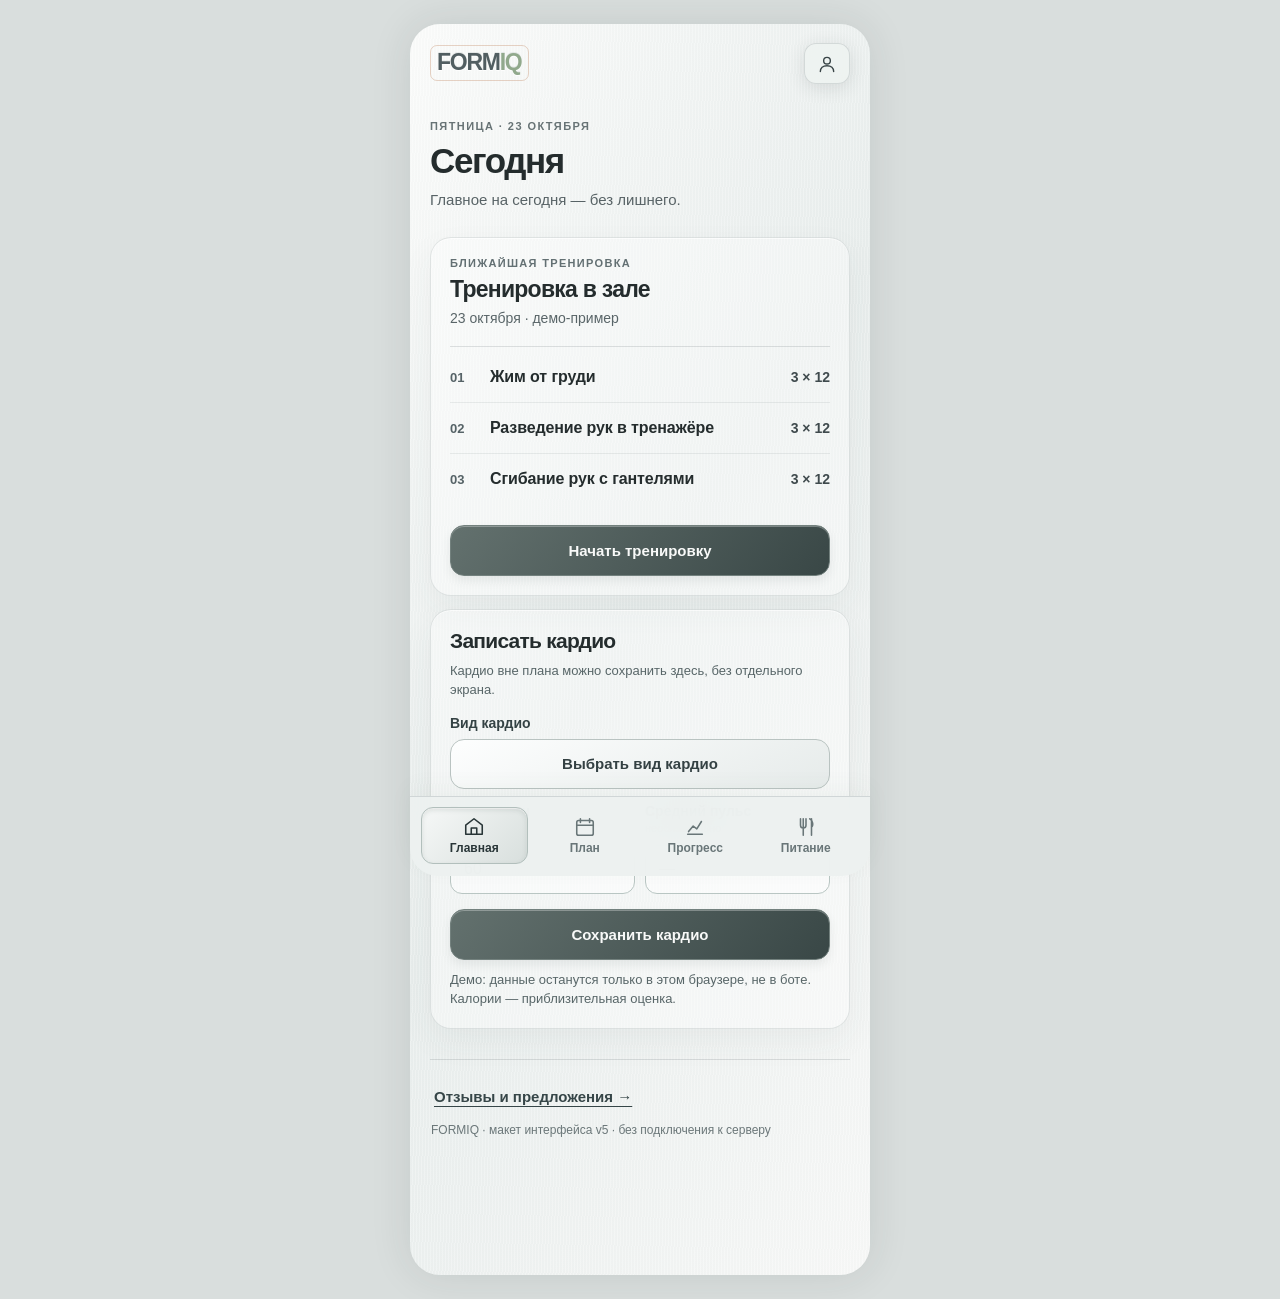
==== commit c80d82ab: "fix(preview): direct start, gym-aware routine, inline cardio and accessible history close" ====
--- a/preview/index.html
+++ b/preview/index.html
@@ -69,6 +69,25 @@
 .history-scroll{overflow-y:auto;overscroll-behavior:contain;max-height:min(490px,65dvh);scrollbar-width:thin;margin:11px 0 14px;border-top:1px solid var(--line)}
 .history-scroll .cardio-history-row{min-height:70px}
 .history-modal .button-subtle{margin-top:8px}
+/* Keep the cardio sheet's heading at the top of the visible screen while typing. */
+.modal-wrap.cardio-entry:focus-within{align-items:flex-start}
+.modal-wrap.cardio-entry:focus-within .modal-panel{border-radius:0 0 24px 24px;max-height:calc(100% - 4px);padding-top:calc(14px + env(safe-area-inset-top))}
+.modal-wrap.cardio-entry.keyboard-open{align-items:flex-start}
+.modal-wrap.cardio-entry.keyboard-open .modal-panel{border-radius:0 0 24px 24px;max-height:calc(100% - 4px);padding-top:calc(14px + env(safe-area-inset-top))}
+.cardio-inline .cardio-type-trigger{width:100%;margin:0;justify-content:center;min-height:50px}
+.cardio-inline-choices{margin:10px 0 4px;gap:7px}
+.cardio-inline .cardio-choice{margin-top:0;min-height:46px;justify-content:flex-start}
+.cardio-input-grid{display:grid;grid-template-columns:1fr 1fr;gap:10px;margin-top:14px}
+.cardio-input-grid .field{min-width:0}
+.cardio-input-grid .field>span{min-height:34px}
+.cardio-input-grid .field small{font-size:11px;font-weight:500}
+.cardio-inline{scroll-margin-top:12px}
+body.cardio-typing .bottom-nav{visibility:hidden}
+.history-modal{display:flex;flex-direction:column;overflow:hidden;max-height:82dvh}
+.history-top{display:flex;align-items:center;justify-content:space-between;gap:12px;flex-shrink:0}
+.history-top h2{margin:0}
+.history-top .history-close{margin:0;min-width:82px;min-height:42px;padding:9px 12px;border-radius:12px;border:1px solid #b9c3c1;background:rgba(255,255,255,.55);font-size:13px;font-weight:750}
+.history-modal .history-scroll{min-height:0;max-height:none;flex:1;margin-bottom:0}
 </style>
 </head>
 <body>
@@ -91,6 +110,7 @@
 let strengthEntries=loadDemoStrength();
 let demoWorkoutActiveDate='';
 let cardioDraft={type:'',other:'',minutes:'',hr:''};
+let cardioTypesExpanded=false;
 let screen='home', previous='home', aiResultOpen=false, planWeek=0, selectedDate='', modal='', chartExercise='legs', promptMode='', nutritionSaved=false, toastTimer;
 function esc(v){return String(v??'').replace(/[&<>"']/g,c=>({'&':'&amp;','<':'&lt;','>':'&gt;','"':'&quot;',"'":'&#39;'}[c]));}
 function dow(s){let d=new Date(s+'T12:00:00');return (d.getDay()+6)%7;}
@@ -213,7 +233,7 @@
   }catch(_error){}
   return [];
 }
-function completedStrength(date){return strengthEntries.find(x=>x.isoDate===date)||null}
+function completedStrength(date){return strengthEntries.find(x=>(x.plannedIsoDate||x.isoDate)===date)||null}
 function demoHistoryItems(){
   const strength=strengthEntries.map(x=>({...x,kind:'strength'}));
   const cardio=cardioEntries.map(x=>({...x,kind:'cardio',isoDate:cardioDateKey(x)}));
@@ -272,9 +292,35 @@
 function header(back=false){return `<header class="header"><span class="brand" aria-label="FORMIQ"><span>FORM</span><em>IQ</em></span>${back==='none'?'':back?`<button class="back" data-act="back">${ico('arrow')} Назад</button>`:`<button class="profile-open" data-act="profile" aria-label="Профиль">${ico('user')}</button>`}</header>`}
 function foot(){return `<nav class="bottom-nav" aria-label="Главное меню">${[['home','Главная'],['plan','План'],['progress','Прогресс'],['food','Питание']].map(([name,label])=>`<button class="nav-item ${screen===name?'active':''}" data-nav="${name}" ${screen===name?'aria-current="page"':''}>${ico(name)}<span>${label}</span></button>`).join('')}</nav>`}
 function nextTraining(){for(let i=0;i<14;i++){let d=addDays(demoToday,i);if(isWorkout(d))return d}return demoToday}
-function home(){return `${header()}<span class="kicker">Пятница · 23 октября</span><h1 class="title">Сегодня</h1><p class="intro">Главное на сегодня — без лишнего.</p><section class="surface"><div class="heading-row"><span class="eyebrow">БЛИЖАЙШАЯ ТРЕНИРОВКА</span></div><div class="heading-row"><h2>Тренировка в зале</h2></div><p class="subtitle">${readable(nextTraining())} · демо-пример</p><div class="divider"></div>${(demoRecentCardioLoad(nextTraining())?demoAdjustedWorkout(nextTraining()).map(([name,target],i)=>[String(i+1).padStart(2,'0'),name,target]):[['01','Жим ногами','3 × 12'],['02','Тяга верхнего блока','3 × 12'],['03','Жим от груди','3 × 12']]).map(([n,t,v])=>`<div class="exercise"><span class="exercise-index">${n}</span><span class="exercise-name">${t}</span><span class="exercise-reps">${v}</span></div>`).join('')}${demoRecentCardioLoad(nextTraining())?'<p class="input-note" style="margin-top:12px">Демо: число подходов изменено после кардио. Для реальной адаптации нужна персональная оценка восстановления.</p>':''}<button class="button-main workout-cta" data-act="open-today">Открыть тренировку →</button></section><section class="surface"><div class="heading-row"><h2 style="margin:0;font-size:21px">Кардио</h2></div><p class="subtitle" style="margin-top:10px">Если сделал кардио вне плана, запиши нагрузку — она должна учитываться при следующей тренировке.</p><button class="button-subtle" data-act="cardio-add" style="margin-top:15px">Записать кардио</button><p class="input-note" style="margin-top:10px">Демо: запись сохраняется только в этом браузере, не в боте.</p></section><div class="footline"><button class="plain-link" data-act="feedback">Отзывы и предложения →</button><small>FORMIQ · макет интерфейса v5 · без подключения к серверу</small></div>`}
-function plan(){return `${header()}<span class="kicker">Персональная программа</span><h1 class="title">Твой план</h1><p class="intro">Нажми на период — занятия раскроются прямо под ним.</p><div class="week-selector" aria-label="Периоды плана">${[1,2,3,4].map(i=>{const expanded=planWeek===i;return `<div class="week-group"><button type="button" class="${expanded?'on':''}" data-week="${i}" aria-expanded="${expanded}" aria-controls="week-details-${i}" aria-label="Период ${spanDate(i)}"><span><span class="week-range">${spanDate(i)}</span><span class="week-meta">${schedule().length} ${trainingWord(schedule().length)} · ${profile.duration} минут</span></span><span class="week-chevron" aria-hidden="true">${expanded?'⌃':'⌄'}</span></button>${expanded?`<section class="week-details" id="week-details-${i}"><div class="plan-list">${schedule().map(d=>{const dt=weeksDay(i,d),past=dt<demoToday;return `<button type="button" class="plan-entry" data-date="${dt}" aria-label="${dayLong[d]}, ${readable(dt)}. ${sessionName(dt)}${demoCardio(dt)?', кардио '+demoCardio(dt).minutes+' мин':''}. ${past?'История, только просмотр':'Просмотр занятия'}"><span><strong>${dayLong[d]}</strong><small>${sessionName(dt)}${demoCardio(dt)?' · Кардио '+demoCardio(dt).minutes+' мин':''}</small></span><span class="plan-chevron" aria-hidden="true">›</span></button>`}).join('')}</div></section>`:''}</div>`}).join('')}</div>`}
-function dayView(){const date=selectedDate||demoToday,workout=isWorkout(date),day=dayLong[dow(date)],past=date<demoToday,future=date>demoToday;return `${header('none')}<span class="kicker">${readable(date)} · ${day}</span><h1 class="title">${past?'История дня':workout?'Тренировка':'Восстановление'}</h1>${past?`<p class="intro">Эта дата уже прошла. Начать тренировку за прошлое число нельзя.</p><section class="surface"><span class="eyebrow">ТОЛЬКО ПРОСМОТР</span><h2 style="margin:10px 0;font-size:22px">${workout?sessionName(date):'Восстановление'}</h2><p class="history-detail">${workout?'По плану на эту дату было назначено занятие.':'В расписании это был день отдыха.'} В демонстрационном макете записи выполнения нет. После подключения дневника здесь появятся фактические результаты, если они были сохранены.</p><p class="input-note">Запустить тренировку задним числом невозможно.</p></section>`:workout?`<p class="intro">${sessionName(date)} · ${profile.duration} минут</p><section class="surface"><span class="eyebrow">${future?'ПРЕДСТОЯЩЕЕ ЗАНЯТИЕ':'СЕГОДНЯ · ПЛАН'}</span><h2 style="margin:10px 0;font-size:22px">${sessionName(date)}</h2><div class="divider"></div>${[['Разминка','5 мин'],...demoAdjustedWorkout(date).map(([name,target])=>[name,target]),...(demoCardio(date)?[[demoCardio(date).activity+' · Кардио',demoCardio(date).minutes+' мин']]:[]),['Заминка','3 мин']].map(([t,v],i)=>`<div class="exercise"><span class="exercise-index">${String(i+1).padStart(2,'0')}</span><span class="exercise-name">${t}</span><span class="exercise-reps">${v}</span></div>`).join('')}${demoRecentCardioLoad(date)?'<p class="input-note" style="margin-top:12px">Демо: уменьшено количество подходов с учётом самостоятельного кардио; решение о реальной нагрузке должно учитывать самочувствие.</p>':''}${future?'<p class="input-note" style="margin-top:16px">Это будущее занятие. Его можно посмотреть, но начать раньше выбранной даты нельзя.</p>':completedStrength(date)?'<p class="input-note" style="margin-top:16px">Тренировка завершена. Результат сохранён в истории предпросмотра.</p>':demoWorkoutActiveDate===date?'<button class="button-main workout-cta" data-act="demo-finish">Завершить тренировку</button>':'<button class="button-main workout-cta" data-act="demo-start">Начать тренировку</button>'}</section>`:`<p class="intro">На этот день тренировка не запланирована.</p><section class="surface"><h2 style="margin:0 0 10px;font-size:22px">День восстановления</h2><p class="muted">Отдых, прогулка или лёгкая активность по самочувствию.</p></section>`}<button class="button-subtle" data-act="return-home">Вернуться</button>`}
+function inlineCardio(){
+ return `<div class="heading-row"><h2 style="margin:0;font-size:21px">Записать кардио</h2></div>
+ <p class="input-note" style="margin:9px 0 15px">Кардио вне плана можно сохранить здесь, без отдельного экрана.</p>
+ <div class="field"><span>Вид кардио</span>
+ <button type="button" class="button-subtle cardio-type-trigger" data-act="cardio-inline-types" aria-expanded="${cardioTypesExpanded}" aria-controls="cardio-type-options">${esc(cardioDraft.type==='Другое'?cardioDraft.other:cardioDraft.type)||'Выбрать вид кардио'}</button></div>
+ ${cardioTypesExpanded?`<div class="cardio-choices cardio-inline-choices" id="cardio-type-options">${['Ходьба','Бег','Велосипед','Плавание','Другое'].map(type=>`<button type="button" class="button-subtle cardio-choice" data-act="cardio-inline-select" data-type="${type}" aria-pressed="${cardioDraft.type===type}">${type}</button>`).join('')}</div>`:''}
+ ${cardioDraft.type==='Другое'?`<label class="field" style="margin-top:12px"><span>Какое кардио?</span><input id="cardio-other-name" type="text" maxlength="60" placeholder="Например, гребля" value="${esc(cardioDraft.other)}"></label>`:''}
+ <div class="cardio-input-grid">
+ <label class="field"><span>Время, мин</span><input id="cardio-minutes" type="number" inputmode="numeric" min="1" placeholder="60" value="${esc(cardioDraft.minutes)}"></label>
+ <label class="field"><span>Средний пульс <small>необязательно</small></span><input id="cardio-hr" type="number" inputmode="numeric" min="40" max="220" placeholder="—" value="${esc(cardioDraft.hr)}"></label></div>
+ <button type="button" class="button-main" style="margin-top:15px" data-act="cardio-save">Сохранить кардио</button>
+ <p class="input-note" style="margin-top:11px">Демо: данные останутся только в этом браузере, не в боте. Калории — приблизительная оценка.</p>`;
+}
+function home(){
+ const upcoming=nextTraining();
+ const active=demoWorkoutActiveDate===upcoming;
+ const training=demoAdjustedWorkout(upcoming);
+ return `${header()}<span class="kicker">Пятница · 23 октября</span><h1 class="title">Сегодня</h1><p class="intro">Главное на сегодня — без лишнего.</p>
+ <section class="surface"><div class="heading-row"><span class="eyebrow">БЛИЖАЙШАЯ ТРЕНИРОВКА</span></div>
+ <div class="heading-row"><h2>${profile.place==='home'?'Тренировка дома':'Тренировка в зале'}</h2></div>
+ <p class="subtitle">${readable(upcoming)} · демо-пример</p><div class="divider"></div>
+ ${training.map(([name,reps],i)=>`<div class="exercise"><span class="exercise-index">${String(i+1).padStart(2,'0')}</span><span class="exercise-name">${name}</span><span class="exercise-reps">${reps}</span></div>`).join('')}
+ ${demoRecentCardioLoad(upcoming)?'<p class="input-note" style="margin-top:12px">Демо: число подходов изменено после кардио.</p>':''}
+ <button class="button-main workout-cta" data-act="home-start">${active?'Продолжить тренировку':'Начать тренировку'}</button></section>
+ <section class="surface cardio-inline" id="cardio-entry">${inlineCardio()}</section>
+ <div class="footline"><button class="plain-link" data-act="feedback">Отзывы и предложения →</button><small>FORMIQ · макет интерфейса v5 · без подключения к серверу</small></div>`;
+}
+function plan(){return `${header()}<span class="kicker">Персональная программа</span><h1 class="title">Твой план</h1><p class="intro">Нажми на период — занятия раскроются прямо под ним.</p><div class="week-selector" aria-label="Периоды плана">${[1,2,3,4].map(i=>{const expanded=planWeek===i;return `<div class="week-group"><button type="button" class="${expanded?'on':''}" data-week="${i}" aria-expanded="${expanded}" aria-controls="week-details-${i}" aria-label="Период ${spanDate(i)}"><span class="week-range">${spanDate(i)}</span></button>${expanded?`<section class="week-details" id="week-details-${i}"><div class="plan-list">${schedule().map(d=>{const dt=weeksDay(i,d),past=dt<demoToday;return `<button type="button" class="plan-entry" data-date="${dt}" aria-label="${dayLong[d]}, ${readable(dt)}. ${sessionName(dt)}${demoCardio(dt)?', кардио '+demoCardio(dt).minutes+' мин':''}. ${past?'История, только просмотр':'Просмотр занятия'}"><span><strong>${dayLong[d]}</strong><small>${sessionName(dt)}${demoCardio(dt)?' · Кардио '+demoCardio(dt).minutes+' мин':''}</small></span><span class="plan-chevron" aria-hidden="true">›</span></button>`}).join('')}</div></section>`:''}</div>`}).join('')}</div>`}
+function dayView(){const date=selectedDate||demoToday,workout=isWorkout(date),day=dayLong[dow(date)],past=date<demoToday,future=date>demoToday;return `${header('none')}<span class="kicker">${readable(date)} · ${day}</span><h1 class="title">${past?'История дня':workout?'Тренировка':'Восстановление'}</h1>${past?`<p class="intro">Эта дата уже прошла. Начать тренировку за прошлое число нельзя.</p><section class="surface"><span class="eyebrow">ТОЛЬКО ПРОСМОТР</span><h2 style="margin:10px 0;font-size:22px">${workout?sessionName(date):'Восстановление'}</h2><p class="history-detail">${workout?'По плану на эту дату было назначено занятие.':'В расписании это был день отдыха.'} В демонстрационном макете записи выполнения нет. После подключения дневника здесь появятся фактические результаты, если они были сохранены.</p><p class="input-note">Запустить тренировку задним числом невозможно.</p></section>`:workout?`<p class="intro">${sessionName(date)} · ${profile.duration} минут</p><section class="surface"><span class="eyebrow">${future?'ПРЕДСТОЯЩЕЕ ЗАНЯТИЕ':'СЕГОДНЯ · ПЛАН'}</span><h2 style="margin:10px 0;font-size:22px">${sessionName(date)}</h2><div class="divider"></div>${[['Разминка','5 мин'],...demoAdjustedWorkout(date).map(([name,target])=>[name,target]),...(demoCardio(date)?[[demoCardio(date).activity+' · Кардио',demoCardio(date).minutes+' мин']]:[]),['Заминка','3 мин']].map(([t,v],i)=>`<div class="exercise"><span class="exercise-index">${String(i+1).padStart(2,'0')}</span><span class="exercise-name">${t}</span><span class="exercise-reps">${v}</span></div>`).join('')}${demoRecentCardioLoad(date)?'<p class="input-note" style="margin-top:12px">Демо: уменьшено количество подходов с учётом самостоятельного кардио; решение о реальной нагрузке должно учитывать самочувствие.</p>':''}${future?'<p class="input-note" style="margin-top:16px">Демо: это будущее занятие. Его можно запустить здесь для проверки интерфейса, не изменяя бот.</p>':''}${completedStrength(date)?'<p class="input-note" style="margin-top:16px">Результат уже сохранён в истории предпросмотра.</p>':''}${demoWorkoutActiveDate===date?'<button class="button-main workout-cta" data-act="demo-finish">Завершить тренировку</button>':`<button class="button-main workout-cta" data-act="demo-start">${completedStrength(date)?'Начать ещё одну тренировку':'Начать тренировку'}</button>`}</section>`:`<p class="intro">На этот день тренировка не запланирована.</p><section class="surface"><h2 style="margin:0 0 10px;font-size:22px">День восстановления</h2><p class="muted">Отдых, прогулка или лёгкая активность по самочувствию.</p></section>`}<button class="button-subtle" data-act="return-home">Вернуться</button>`}
 function graph(values,unit,ylab,tick=5){const w=340,h=177,left=48,right=11,top=11,bottom=37,high=Math.max(...values),low=Math.min(...values),min=Math.floor((low-tick)/tick)*tick,max=Math.ceil((high+tick)/tick)*tick,scale=v=>top+((max-v)/(max-min))*(h-top-bottom),x=i=>left+i*((w-left-right)/(values.length-1));let svg='';for(let val=min;val<=max+.0001;val+=tick){let yy=scale(val);svg+=`<line x1="${left}" y1="${yy}" x2="${w-right}" y2="${yy}" stroke="#b3c0bc" stroke-opacity=".62" stroke-width="1"/><text x="${left-10}" y="${yy+4}" fill="#556568" font-size="11" text-anchor="end">${Number(val.toFixed(1)).toLocaleString('ru-RU')}</text>`}let pts=values.map((v,i)=>`${x(i)},${scale(v)}`).join(' ');svg+=`<polyline points="${pts}" fill="none" stroke="#526762" stroke-width="2.6" stroke-linecap="round" stroke-linejoin="round"/>`;values.forEach((v,i)=>{svg+=`<circle cx="${x(i)}" cy="${scale(v)}" r="4.1" fill="#526762" stroke="#f1f5f2" stroke-width="2"/><text x="${x(i)}" y="${h-12}" text-anchor="middle" font-size="11" fill="#556467">Н${i+1}</text>`});return `<svg class="chart-area" viewBox="0 0 ${w} ${h}" role="img" aria-label="${ylab}: ${values.map((v,i)=>`неделя ${i+1} — ${v} ${unit}`).join(', ')}"><text x="6" y="9" font-size="10" fill="#556568">${unit}</text>${svg}</svg>`}
 function loadPreviewIntegrationViews(){
   try{
@@ -307,21 +353,41 @@
   if(profile.place!=='home')return '';
   return `<div class="home-equipment-panel" id="home-equipment-panel"><label class="field" for="homeEquipment"><strong>Какой инвентарь есть дома?</strong><textarea id="homeEquipment" rows="3" maxlength="400" placeholder="Например: гантели 5 кг, эспандер, коврик">${esc(profile.homeEquipment||'')}</textarea></label><p class="input-note">Поле необязательное. Пусто — программа без инвентаря. В этом макете показаны примеры для гантелей, эспандера и гири.</p></div>`;
 }
-function profileView(){return `${header(true)}<span class="kicker">Настройки</span><h1 class="title">Твой профиль</h1><p class="intro">Одна анкета, которую можно изменить в любой момент. При первом заполнении все личные поля пустые.</p><section class="surface"><h2 class="section-label" style="margin-top:0">Основные параметры</h2><p class="input-note">Пол</p>${choiceGroup([['m','Мужской'],['f','Женский']],profile.sex,'sex')}<div class="form-row"><label class="field">Возраст<input id="age" inputmode="numeric" type="number" min="14" max="100" placeholder="лет" value="${esc(profile.age)}"></label><label class="field">Рост<input id="height" inputmode="decimal" type="number" min="100" max="250" placeholder="см" value="${esc(profile.height)}"></label><label class="field">Вес<input id="weight" inputmode="decimal" type="number" min="20" max="350" step="0.1" placeholder="кг" value="${esc(profile.weight)}"></label></div><h2 class="section-label">Цель тренировок</h2>${choiceGroup(goals.map(v=>[v,v]),profile.goal,'goal')}<h2 class="section-label">Где тренируешься</h2>${choiceGroup([['gym','Тренажёрный зал'],['home','Дома']],profile.place,'place')}${equipmentPanel()}<h2 class="section-label">Дни тренировок</h2><div class="weekdays">${dayLabels.map((d,i)=>`<button class="weekday ${profile.days.includes(i)?'on':''}" data-day="${i}" aria-pressed="${profile.days.includes(i)}">${d}</button>`).join('')}</div><h2 class="section-label">Длительность занятия</h2><div class="range-row"><span>Время тренировки</span><strong id="duration-label">${profile.duration} мин</strong></div><input class="range" type="range" id="duration" min="20" max="90" step="5" value="${profile.duration}" aria-label="Длительность тренировки"><div class="range-labels"><span>20 мин</span><span>90 мин</span></div></section><section class="surface"><h2 class="section-label" style="margin-top:0">Самочувствие и ограничения</h2><p class="input-note" style="margin-bottom:12px">Опиши своими словами, что беспокоит. Никаких лишних вариантов и диагнозов.</p><label class="field"><span>Твой текст</span><textarea id="limits" placeholder="Например: беспокоит колено при приседаниях…">${esc(profile.limits)}</textarea></label><label class="checkbox-line"><input type="checkbox" id="consent" ${profile.consent?'checked':''}><span>Согласен на обработку моего описания с помощью ИИ для подготовки параметров тренировок.</span></label><button class="button-subtle" style="margin-top:17px" data-act="ai-preview">Посмотреть результат обработки</button><p class="input-note" style="margin-top:12px">В реальном приложении сюда придёт структурированный результат от ИИ. Здесь показывается твой текст без анализа и передачи на сервер.</p>${aiResultOpen?`<div class="note health-review" role="status"><strong>Проверка перед сохранением · демо</strong><p style="white-space:pre-wrap;margin:9px 0">${esc(profile.limits)}</p><p class="input-note">Это исходное описание, а не заключение ИИ. Ты подтверждаешь текст перед сохранением.</p><button class="button-subtle" data-act="confirm-limits" style="margin-top:10px">Подтвердить описание</button></div>`:''}${profile.confirmedLimits?`<div class="note health-confirmation"><strong>Описание подтверждено</strong><p style="white-space:pre-wrap;margin:9px 0 0">${esc(profile.confirmedLimits)}</p></div>`:''}</section><section class="surface soft"><h2 class="section-label" style="margin-top:0">Подключения</h2><p class="input-note">Сервисы подключаются здесь один раз, а данные отображаются в своих разделах.</p><div class="connection-row"><div><div class="connection-title">FatSecret</div><div class="connection-hint">Дневник питания → «Питание»</div></div><span class="connection-status">Не подключено</span></div><div class="preview-integrations"><button type="button" class="button-subtle" data-act="preview-fatsecret-toggle" aria-pressed="${previewIntegrations.fatsecret}">${previewIntegrations.fatsecret?'Обычный вид «Питания»':'Посмотреть вид с FatSecret · демо'}</button></div><div class="connection-row"><div><div class="connection-title">Garmin Connect</div><div class="connection-hint">Активность и восстановление → «Прогресс»</div></div><span class="connection-status">Не подключено</span></div><div class="preview-integrations"><button type="button" class="button-subtle" data-act="preview-garmin-toggle" aria-pressed="${previewIntegrations.garmin}">${previewIntegrations.garmin?'Обычный вид «Прогресса»':'Посмотреть вид с Garmin · демо'}</button></div><p class="input-note" style="margin-top:14px">Кнопки выше переключают только внешний вид предпросмотра. Аккаунты не подключаются, данные не передаются. Реальные подключения появятся после настройки авторизации.</p></section><button class="button-main" data-act="save-profile">Сохранить анкету</button><p class="input-note" style="text-align:center;margin-top:11px">В прототипе данные сохраняются только в этом браузере. Сервер и бот не изменяются.</p>`}
+function profileView(){return `${header('none')}<span class="kicker">Настройки</span><h1 class="title">Твой профиль</h1><p class="intro">Одна анкета, которую можно изменить в любой момент. При первом заполнении все личные поля пустые.</p><section class="surface"><h2 class="section-label" style="margin-top:0">Основные параметры</h2><p class="input-note">Пол</p>${choiceGroup([['m','Мужской'],['f','Женский']],profile.sex,'sex')}<div class="form-row"><label class="field">Возраст<input id="age" inputmode="numeric" type="number" min="14" max="100" placeholder="лет" value="${esc(profile.age)}"></label><label class="field">Рост<input id="height" inputmode="decimal" type="number" min="100" max="250" placeholder="см" value="${esc(profile.height)}"></label><label class="field">Вес<input id="weight" inputmode="decimal" type="number" min="20" max="350" step="0.1" placeholder="кг" value="${esc(profile.weight)}"></label></div><h2 class="section-label">Цель тренировок</h2>${choiceGroup(goals.map(v=>[v,v]),profile.goal,'goal')}<h2 class="section-label">Где тренируешься</h2>${choiceGroup([['gym','Тренажёрный зал'],['home','Дома']],profile.place,'place')}${equipmentPanel()}<h2 class="section-label">Дни тренировок</h2><div class="weekdays">${dayLabels.map((d,i)=>`<button class="weekday ${profile.days.includes(i)?'on':''}" data-day="${i}" aria-pressed="${profile.days.includes(i)}">${d}</button>`).join('')}</div><h2 class="section-label">Длительность занятия</h2><div class="range-row"><span>Время тренировки</span><strong id="duration-label">${profile.duration} мин</strong></div><input class="range" type="range" id="duration" min="20" max="90" step="5" value="${profile.duration}" aria-label="Длительность тренировки"><div class="range-labels"><span>20 мин</span><span>90 мин</span></div></section><section class="surface"><h2 class="section-label" style="margin-top:0">Самочувствие и ограничения</h2><p class="input-note" style="margin-bottom:12px">Опиши своими словами, что беспокоит. Никаких лишних вариантов и диагнозов.</p><label class="field"><span>Твой текст</span><textarea id="limits" placeholder="Например: беспокоит колено при приседаниях…">${esc(profile.limits)}</textarea></label><label class="checkbox-line"><input type="checkbox" id="consent" ${profile.consent?'checked':''}><span>Согласен на обработку моего описания с помощью ИИ для подготовки параметров тренировок.</span></label><button class="button-subtle" style="margin-top:17px" data-act="ai-preview">Посмотреть результат обработки</button><p class="input-note" style="margin-top:12px">В реальном приложении сюда придёт структурированный результат от ИИ. Здесь показывается твой текст без анализа и передачи на сервер.</p>${aiResultOpen?`<div class="note health-review" role="status"><strong>Проверка перед сохранением · демо</strong><p style="white-space:pre-wrap;margin:9px 0">${esc(profile.limits)}</p><p class="input-note">Это исходное описание, а не заключение ИИ. Ты подтверждаешь текст перед сохранением.</p><button class="button-subtle" data-act="confirm-limits" style="margin-top:10px">Подтвердить описание</button></div>`:''}${profile.confirmedLimits?`<div class="note health-confirmation"><strong>Описание подтверждено</strong><p style="white-space:pre-wrap;margin:9px 0 0">${esc(profile.confirmedLimits)}</p></div>`:''}</section><section class="surface soft"><h2 class="section-label" style="margin-top:0">Подключения</h2><p class="input-note">Сервисы подключаются здесь один раз, а данные отображаются в своих разделах.</p><div class="connection-row"><div><div class="connection-title">FatSecret</div><div class="connection-hint">Дневник питания → «Питание»</div></div><span class="connection-status">Не подключено</span></div><div class="preview-integrations"><button type="button" class="button-subtle" data-act="preview-fatsecret-toggle" aria-pressed="${previewIntegrations.fatsecret}">${previewIntegrations.fatsecret?'Обычный вид «Питания»':'Посмотреть вид с FatSecret · демо'}</button></div><div class="connection-row"><div><div class="connection-title">Garmin Connect</div><div class="connection-hint">Активность и восстановление → «Прогресс»</div></div><span class="connection-status">Не подключено</span></div><div class="preview-integrations"><button type="button" class="button-subtle" data-act="preview-garmin-toggle" aria-pressed="${previewIntegrations.garmin}">${previewIntegrations.garmin?'Обычный вид «Прогресса»':'Посмотреть вид с Garmin · демо'}</button></div><p class="input-note" style="margin-top:14px">Кнопки выше переключают только внешний вид предпросмотра. Аккаунты не подключаются, данные не передаются. Реальные подключения появятся после настройки авторизации.</p></section><button class="button-main" data-act="save-profile">Сохранить анкету</button><p class="input-note" style="text-align:center;margin-top:11px">В прототипе данные сохраняются только в этом браузере. Сервер и бот не изменяются.</p>`}
 function toast(message){document.querySelector('.toast')?.remove();const p=document.createElement('div');p.className='toast';p.setAttribute('role','status');p.textContent=message;document.body.appendChild(p);clearTimeout(toastTimer);toastTimer=setTimeout(()=>p.remove(),4300)}
 function draw(){const special=['profile','day'].includes(screen);app.innerHTML=`<main class="view ${special?'no-bottom':''}">${({home,plan,progress,food,profile:profileView,day:dayView})[screen]()}</main>${foot()}${modalHtml()}`;}
 function modalHtml(){
  if(!modal)return '';
- if(modal==='history')return `<div class="modal-wrap" data-close="outside"><div class="modal-panel history-modal" role="dialog" aria-modal="true" aria-label="История тренировок"><h2>История тренировок</h2><p>${demoHistoryItems().length?'Сохранённые занятия · '+demoHistoryItems().length:'Пример истории · 10 демонстрационных занятий (не твои записи)'}. Прокручивай список, чтобы увидеть все занятия.</p><div class="history-scroll" role="region" aria-label="Прокручиваемая история тренировок" tabindex="0"><div class="cardio-history">${historyRows(historyForPreview())}</div></div><button type="button" class="button-subtle" data-act="history-close">Закрыть</button></div></div>`;
- if(modal==='cardio-type')return `<div class="modal-wrap" data-close="outside"><div class="modal-panel" role="dialog" aria-modal="true" aria-label="Выбрать вид кардио"><h2>Вид кардио</h2><div class="cardio-choices">${['Ходьба','Бег','Велосипед','Плавание','Другое'].map(type=>`<button type="button" class="button-subtle cardio-choice" data-act="cardio-type-select" data-type="${type}"><span>${type}</span><span class="cardio-chevron" aria-hidden="true">›</span></button>`).join('')}</div><button class="button-subtle" data-act="cardio-type-back">Назад</button></div></div>`;
- if(modal==='cardio-other')return `<div class="modal-wrap" data-close="outside"><div class="modal-panel" role="dialog" aria-modal="true" aria-label="Другой вид кардио"><h2>Другой вид кардио</h2><label class="field">Какое кардио ты сделал?<input id="cardio-other-name" type="text" maxlength="60" placeholder="Например: гребля" value="${esc(cardioDraft.other)}"></label><button class="button-main" data-act="cardio-other-apply">Продолжить</button><button class="button-subtle" data-act="cardio-other-back">Назад к выбору</button></div></div>`;
- if(modal==='cardio')return `<div class="modal-wrap" data-close="outside"><div class="modal-panel" role="dialog" aria-modal="true" aria-label="Записать кардио"><h2>Записать кардио</h2><p>Запиши кардио, которое сделал самостоятельно.</p><label class="field"><span>Вид кардио</span><button class="button-subtle cardio-type-trigger" type="button" data-act="cardio-type-open" aria-haspopup="dialog"><span>${esc(cardioDraft.type==='Другое'?cardioDraft.other:cardioDraft.type)||'Выбрать вид кардио'}</span><span class="cardio-chevron" aria-hidden="true">⌄</span></button></label><label class="field" style="margin-top:15px">Время, минут<input id="cardio-minutes" type="number" inputmode="numeric" min="1" placeholder="Например, 25" value="${esc(cardioDraft.minutes)}"></label><label class="field" style="margin-top:15px">Средний пульс, уд/мин · необязательно<input id="cardio-hr" type="number" inputmode="numeric" min="40" max="220" placeholder="Если измерял" value="${esc(cardioDraft.hr)}"></label><button class="button-main" data-act="cardio-save">Сохранить кардио</button><button class="button-subtle" data-act="modal-close">Отмена</button><p class="input-note">Калории оцениваются по виду кардио, времени и весу из анкеты; пульс сохраняется отдельно. Garmin Connect пока не подключён: после настройки официальной синхронизации приложение сможет сверять данные занятия с Garmin. Демо: в настоящий FORMIQ данные не отправляются.</p></div></div>`;
- if(modal==='strength-finish')return `<div class="modal-wrap" data-close="outside"><div class="modal-panel" role="dialog" aria-modal="true" aria-label="Завершить силовую тренировку"><h2>Тренировка завершена</h2><p>Укажи фактическое время занятия. Средний пульс можно оставить пустым, если его не измерял.</p><label class="field">Время тренировки, минут<input id="strength-minutes" type="number" inputmode="numeric" min="1" placeholder="Фактическое время"></label><label class="field" style="margin-top:15px">Средний пульс, уд/мин · необязательно<input id="strength-hr" type="number" inputmode="numeric" min="40" max="220" placeholder="Если измерял"></label><p class="input-note" style="margin-top:12px">Garmin Connect пока не подключён. При появлении официальной синхронизации данные занятия будем искать по времени и типу активности. Расход ккал здесь ориентировочный.</p><button class="button-main" data-act="strength-save">Сохранить результат</button><button class="button-subtle" data-act="strength-finish-cancel">Продолжить тренировку</button></div></div>`;
+ if(modal==='history')return `<div class="modal-wrap" data-close="outside"><div class="modal-panel history-modal" role="dialog" aria-modal="true" aria-label="История тренировок"><div class="history-top"><h2>История тренировок</h2><button type="button" class="history-close" data-act="history-close" aria-label="Закрыть историю">Закрыть</button></div><p>${demoHistoryItems().length?'Сохранённые занятия · '+demoHistoryItems().length:'Пример истории · 10 демонстрационных занятий (не твои записи)'}. Прокручивай список, чтобы увидеть все занятия.</p><div class="history-scroll" role="region" aria-label="Прокручиваемая история тренировок" tabindex="0"><div class="cardio-history">${historyRows(historyForPreview())}</div></div></div></div>`;
+if(modal==='strength-finish')return `<div class="modal-wrap" data-close="outside"><div class="modal-panel" role="dialog" aria-modal="true" aria-label="Завершить силовую тренировку"><h2>Тренировка завершена</h2><p>Укажи фактическое время занятия. Средний пульс можно оставить пустым, если его не измерял.</p><label class="field">Время тренировки, минут<input id="strength-minutes" type="number" inputmode="numeric" min="1" placeholder="Фактическое время"></label><label class="field" style="margin-top:15px">Средний пульс, уд/мин · необязательно<input id="strength-hr" type="number" inputmode="numeric" min="40" max="220" placeholder="Если измерял"></label><p class="input-note" style="margin-top:12px">Garmin Connect пока не подключён. При появлении официальной синхронизации данные занятия будем искать по времени и типу активности. Расход ккал здесь ориентировочный.</p><button class="button-main" data-act="strength-save">Сохранить результат</button><button class="button-subtle" data-act="strength-finish-cancel">Продолжить тренировку</button></div></div>`;
   if(modal==='feedback')return `<div class="modal-wrap" data-close="outside"><div class="modal-panel" role="dialog" aria-modal="true" aria-label="Отзывы и предложения"><h2>Отзывы и предложения</h2><p>Напиши, что улучшить. В этом дизайн-прототипе сообщения не отправляются и никому не приходят.</p><textarea id="feedback-msg" placeholder="Твоя идея или замечание…"></textarea><button class="button-main" data-act="feedback-confirm">Проверить отзыв (без отправки)</button><button class="button-subtle" data-act="modal-close">Закрыть</button></div></div>`;return ''}
 function setScreen(next){if(next==='profile'){previous=screen==='day'?'plan':screen}else if(next==='day'){previous='plan'}screen=next;modal='';draw();window.scrollTo({top:0,behavior:'instant'});}
 function saveInlineFields(){for(let key of ['age','height','weight','limits','homeEquipment']){const el=document.getElementById(key);if(el)profile[key]=el.value}const c=document.getElementById('consent');if(c)profile.consent=c.checked;const range=document.getElementById('duration');if(range)profile.duration=Number(range.value)}
-app.addEventListener('input',e=>{const t=e.target;if(['age','height','weight','limits','homeEquipment'].includes(t.id)){if(t.id==='limits'&&profile.limits!==t.value){profile.confirmedLimits='';aiResultOpen=false;document.querySelector('.health-review')?.remove();document.querySelector('.health-confirmation')?.remove();}profile[t.id]=t.value}if(t.id==='duration'){profile.duration=Number(t.value);document.getElementById('duration-label').textContent=`${profile.duration} мин`}});
+app.addEventListener('input',e=>{const t=e.target;if(t.id==='cardio-minutes')cardioDraft.minutes=t.value;if(t.id==='cardio-hr')cardioDraft.hr=t.value;if(t.id==='cardio-other-name')cardioDraft.other=t.value;if(['age','height','weight','limits','homeEquipment'].includes(t.id)){if(t.id==='limits'&&profile.limits!==t.value){profile.confirmedLimits='';aiResultOpen=false;document.querySelector('.health-review')?.remove();document.querySelector('.health-confirmation')?.remove();}profile[t.id]=t.value}if(t.id==='duration'){profile.duration=Number(t.value);document.getElementById('duration-label').textContent=`${profile.duration} мин`}});
 app.addEventListener('change',e=>{if(e.target.id==='consent'){profile.consent=e.target.checked;if(!profile.consent){profile.confirmedLimits='';aiResultOpen=false;}}});
+function keepCardioVisible(){
+  const panel=document.getElementById('cardio-entry');
+  const field=document.activeElement;
+  const active=!!(panel&&field&&['cardio-minutes','cardio-hr','cardio-other-name'].includes(field.id));
+  document.body.classList.toggle('cardio-typing',active);
+  if(!active)return;
+  const r=panel.getBoundingClientRect();
+  const top=(window.visualViewport?.offsetTop||0)+12;
+  if(Math.abs(r.top-top)>18)window.scrollBy({top:r.top-top,behavior:'instant'});
+}
+app.addEventListener('focusin',e=>{
+  if(['cardio-minutes','cardio-hr','cardio-other-name'].includes(e.target.id)){
+    keepCardioVisible();
+    setTimeout(keepCardioVisible,120);
+    setTimeout(keepCardioVisible,320);
+  }
+});
+app.addEventListener('focusout',e=>{
+  if(['cardio-minutes','cardio-hr','cardio-other-name'].includes(e.target.id))
+    setTimeout(keepCardioVisible,200);
+});
+window.visualViewport?.addEventListener('resize',keepCardioVisible);
+window.visualViewport?.addEventListener('scroll',keepCardioVisible);
 app.addEventListener('click',e=>{
 const nav=e.target.closest('[data-nav]');if(nav){saveInlineFields();setScreen(nav.dataset.nav);return;}
 const choose=e.target.closest('[data-pick]');if(choose){saveInlineFields();profile[choose.dataset.pick]=choose.dataset.val;draw();return;}
@@ -344,21 +410,28 @@
 }
 case 'back':setScreen(previous==='profile'?'home':previous);break;
 case 'return-home':setScreen('home');break;
-case 'open-today':selectedDate=nextTraining();setScreen('day');break;
+case 'home-start':{
+  selectedDate=nextTraining();
+  const justStarted=demoWorkoutActiveDate!==selectedDate;
+  demoWorkoutActiveDate=selectedDate;
+  setScreen('day');
+  if(justStarted)toast('Демо: тренировка начата. Отметки подходов здесь не записываются.');
+  break;
+}
 case 'demo-start':{
-  if(selectedDate!==demoToday||!isWorkout(selectedDate)||completedStrength(selectedDate)){
+  if(selectedDate<demoToday||!isWorkout(selectedDate)){
     toast('Начать можно только сегодняшнюю незавершённую тренировку.');break;
   }
   demoWorkoutActiveDate=selectedDate;draw();
   toast('Демо: тренировка начата. Отметки подходов здесь не записываются.');break;
 }
 case 'demo-finish':{
-  if(demoWorkoutActiveDate!==selectedDate||completedStrength(selectedDate)){toast('Нет активной тренировки.');break;}
+  if(demoWorkoutActiveDate!==selectedDate){toast('Нет активной тренировки.');break;}
   modal='strength-finish';draw();break;
 }
 case 'strength-finish-cancel':modal='';draw();break;
 case 'strength-save':{
-  if(demoWorkoutActiveDate!==selectedDate||selectedDate!==demoToday||completedStrength(selectedDate)){
+  if(demoWorkoutActiveDate!==selectedDate||selectedDate<demoToday){
     toast('Не удалось подтвердить завершение тренировки.');break;
   }
   const minText=document.getElementById('strength-minutes')?.value.trim()||'';
@@ -366,7 +439,7 @@
   const minutes=Number(minText),avgHr=hrText?Number(hrText):null;
   if(!/^[0-9]+$/.test(minText)||!Number.isSafeInteger(minutes)||minutes<=0){toast('Укажи фактическое время в минутах.');break;}
   if(hrText&&(!/^[0-9]+$/.test(hrText)||!Number.isInteger(avgHr)||avgHr<40||avgHr>220)){toast('Средний пульс: 40–220 уд/мин либо пустое поле.');break;}
-  const item={isoDate:selectedDate,date:dateObj(selectedDate).toLocaleDateString('ru-RU'),
+  const item={isoDate:demoToday,plannedIsoDate:selectedDate,date:dateObj(demoToday).toLocaleDateString('ru-RU'),
     title:sessionName(selectedDate),minutes,avgHr,estimatedKcal:approximateKcal(minutes,3.5),
     weightKgAtRecord:demoWeightKg()};
   const updated=[item,...strengthEntries];
@@ -376,25 +449,15 @@
   toast('Результат силовой записан в историю предпросмотра.');break;
 }
 case 'food-add':toast('Добавление еды появится после подключения дневника.');break;
-case 'cardio-add':cardioDraft={type:'',other:'',minutes:'',hr:''};modal='cardio';draw();break;
-case 'cardio-type-open':
-  cardioDraft.minutes=document.getElementById('cardio-minutes')?.value||'';
-  cardioDraft.hr=document.getElementById('cardio-hr')?.value||'';
-  modal='cardio-type';draw();break;
-case 'cardio-type-back':modal='cardio';draw();break;
-case 'cardio-other-back':
-  cardioDraft.other=document.getElementById('cardio-other-name')?.value||cardioDraft.other;
-  modal='cardio-type';draw();break;
-case 'cardio-type-select':{
+case 'cardio-inline-types':
+  cardioTypesExpanded=!cardioTypesExpanded;draw();break;
+case 'cardio-inline-select':{
   const type=act.dataset.type;
-  if(type==='Другое'){cardioDraft.type='Другое';modal='cardio-other';draw();}
-  else if(['Ходьба','Бег','Велосипед','Плавание'].includes(type)){cardioDraft.type=type;modal='cardio';draw();}
+  if(!['Ходьба','Бег','Велосипед','Плавание','Другое'].includes(type))break;
+  cardioDraft.type=type;
+  if(type!=='Другое')cardioDraft.other='';
+  cardioTypesExpanded=false;draw();
   break;
-}
-case 'cardio-other-apply':{
-  const typed=(document.getElementById('cardio-other-name')?.value||'').trim().replace(/\s+/g,' ');
-  if(!typed||typed.length>60){toast('Напиши вид кардио, до 60 символов.');break;}
-  cardioDraft.type='Другое';cardioDraft.other=typed;modal='cardio';draw();break;
 }
 case 'cardio-save':{
   const type=cardioDraft.type==='Другое'?cardioDraft.other:cardioDraft.type;
@@ -409,7 +472,7 @@
   const updated=[entry,...cardioEntries];
   try{localStorage.setItem('formiq_preview_cardio_v1',JSON.stringify(updated));}
   catch(_error){toast('Не удалось сохранить в браузере.');break;}
-  cardioEntries=updated;cardioDraft={type:'',other:'',minutes:'',hr:''};modal='';draw();
+  cardioEntries=updated;cardioDraft={type:'',other:'',minutes:'',hr:''};cardioTypesExpanded=false;modal='';draw();
   toast('Кардио сохранено в предпросмотре.');break;
 }
 case 'save-profile':{saveInlineFields();try{localStorage.setItem('formiq_design_profile_v3',JSON.stringify(profile))}catch(e){toast('Браузер запретил локальное сохранение.')}toast('Анкета сохранена локально в этом браузере. Это не данные бота.');setTimeout(()=>setScreen('home'),600);break;}
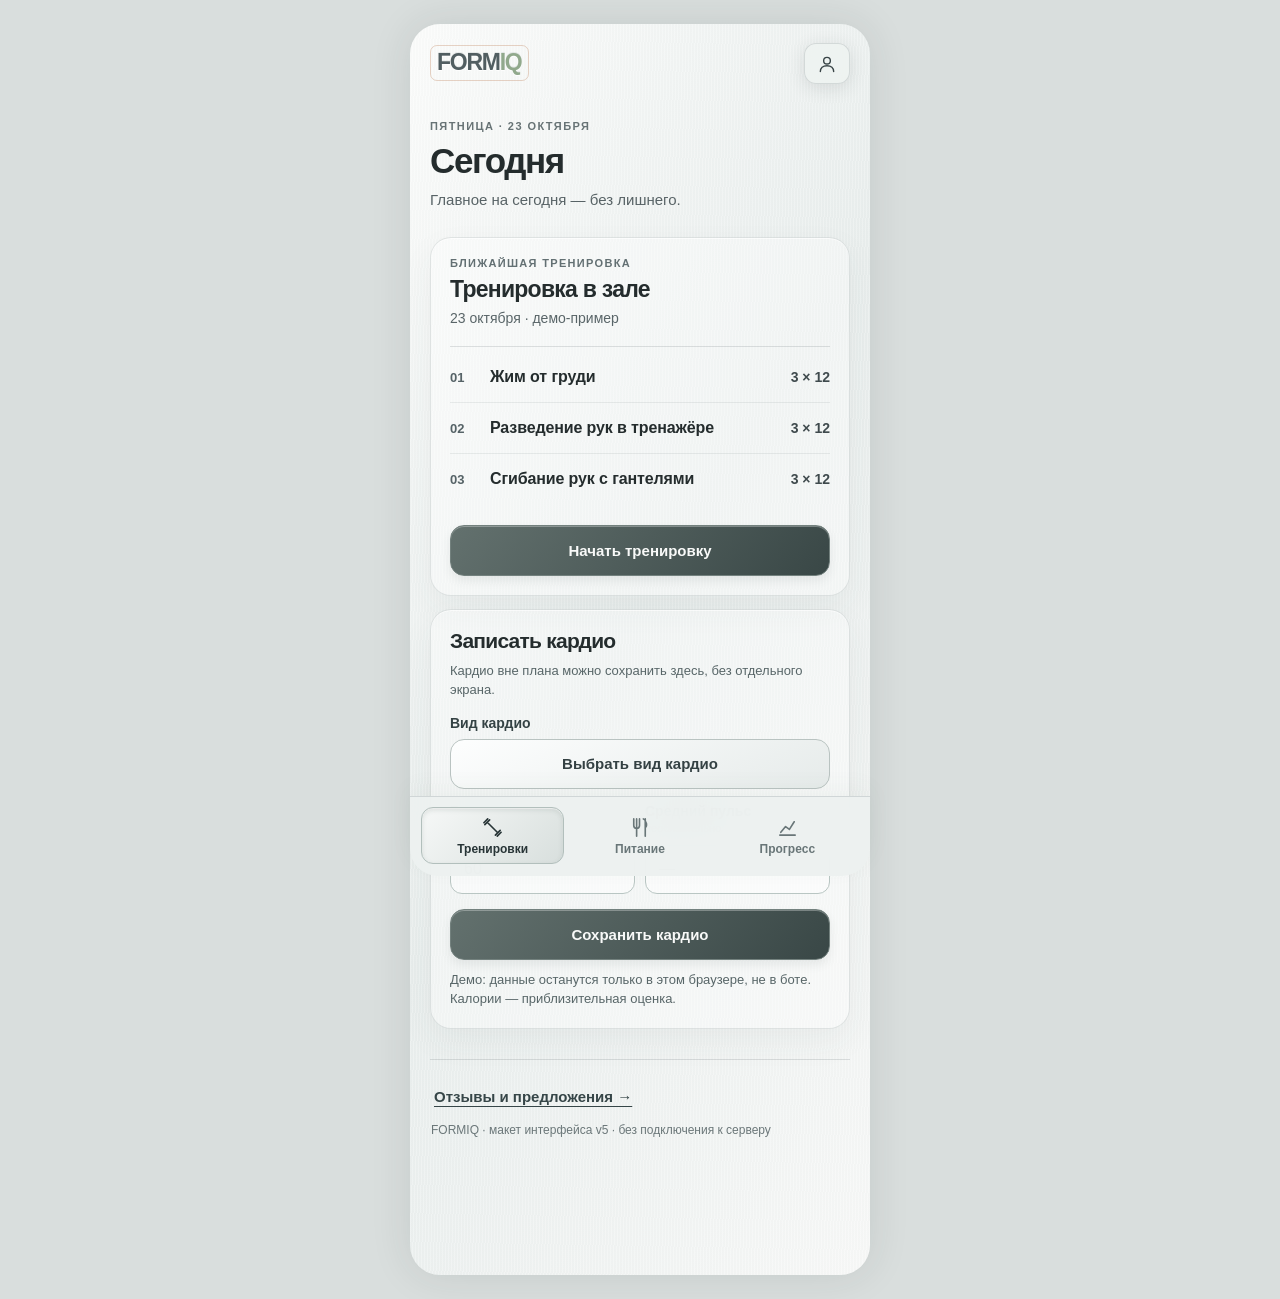
==== commit 5ab8a78f: "feat(preview): guided workout sets and plan in progress, history calendar, tariffs preview" ====
--- a/preview/index.html
+++ b/preview/index.html
@@ -88,6 +88,37 @@
 .history-top h2{margin:0}
 .history-top .history-close{margin:0;min-width:82px;min-height:42px;padding:9px 12px;border-radius:12px;border:1px solid #b9c3c1;background:rgba(255,255,255,.55);font-size:13px;font-weight:750}
 .history-modal .history-scroll{min-height:0;max-height:none;flex:1;margin-bottom:0}
+
+.bottom-nav{grid-template-columns:repeat(3,minmax(0,1fr))}
+.nav-item svg{width:23px;height:23px}
+.plan-grid{display:grid;grid-template-columns:1fr 1fr;gap:9px}
+.plan-period{min-height:54px;padding:10px 8px;border:1px solid rgba(101,113,117,.22);border-radius:14px;background:rgba(255,255,255,.22);font-size:13px;line-height:1.3;font-weight:760;text-align:center}
+.plan-period.on{background:linear-gradient(135deg,#d8e0dd,#eef2f0);border-color:#849591}
+.plan-period-days{margin-top:13px;border-top:1px solid var(--line);padding-top:8px}
+.plan-day{width:100%;display:flex;justify-content:space-between;align-items:center;gap:8px;text-align:left;padding:13px 3px;border:0;border-bottom:1px solid var(--line);background:transparent}
+.plan-day strong{font-size:14px;display:block}.plan-day small{font-size:12px;display:block;margin-top:4px;color:#627172}
+.history-date-button{min-height:40px;white-space:nowrap;border-radius:12px;border:1px solid #adbcb8;padding:9px 12px;font-size:13px;font-weight:750;background:rgba(235,241,238,.65)}
+.date-filter-summary{display:flex;justify-content:space-between;align-items:center;gap:8px;font-size:13px;margin:10px 0}
+.date-filter-summary button{font-size:12px;padding:3px}
+.calendar-controls{display:flex;align-items:center;justify-content:space-between;margin:19px 0 12px}
+.calendar-controls button{border:1px solid #bdcac6;background:rgba(255,255,255,.5);min-height:40px;min-width:42px;border-radius:11px;font-size:22px}
+.history-cal-grid{display:grid;grid-template-columns:repeat(7,minmax(0,1fr));gap:4px;margin-bottom:16px}
+.history-cal-grid>*{min-width:0;min-height:39px;display:flex;align-items:center;justify-content:center}
+.history-cal-grid .cal-weekday{color:#617172;font-size:11px;min-height:24px}
+.history-cal-grid button{border:1px solid transparent;border-radius:10px;background:rgba(255,255,255,.32);font-size:13px}
+.history-cal-grid button.selected{border-color:#81918d;background:#d5dedb;font-weight:800}
+.workout-exercise{font-size:27px;letter-spacing:-.6px;margin:10px 0}
+.workout-input-grid{display:grid;grid-template-columns:1fr 1fr;gap:12px;margin-top:19px}
+.rest-number{font-size:64px;font-weight:810;letter-spacing:-2px;text-align:center;margin:20px 0 10px;font-variant-numeric:tabular-nums}
+.workout-plan-row{padding:9px 0;display:flex;justify-content:space-between;gap:12px;font-size:13px;border-bottom:1px solid var(--line)}
+.workout-plan-row strong{white-space:nowrap}.workout-plan-row.current{font-weight:750;color:#283b36}
+
+/* Tariffs are informational until billing and entitlements are approved. */
+.plans-surface{background:rgba(255,255,255,.22)}
+.pricing-row{display:flex;justify-content:space-between;align-items:center;gap:12px;padding:14px 0;border-top:1px solid var(--line)}
+.pricing-row strong{font-size:16px;font-weight:760;display:block}
+.pricing-row small{font-size:12px;color:var(--secondary);display:block;margin-top:4px;line-height:1.35}
+.pricing-row .connection-status{flex-shrink:0}
 </style>
 </head>
 <body>
@@ -100,7 +131,7 @@
 const goals=['Снижение веса','Набор мышечной массы','Развитие силы и выносливости','Поддержание формы'];
 const dayLabels=['Пн','Вт','Ср','Чт','Пт','Сб','Вс'];
 const dayLong=['Понедельник','Вторник','Среда','Четверг','Пятница','Суббота','Воскресенье'];
-const icon={home:'<path d="m3 10 9-7 9 7v10H3z"/><path d="M9 20v-7h6v7"/>',plan:'<rect x="3" y="5" width="18" height="16" rx="2"/><path d="M7 3v4M17 3v4M3 10h18"/>',progress:'<path d="M4 20h16M5 17l5-6 4 3 5-8"/>',food:'<path d="M6 3v7a3 3 0 0 0 6 0V3M9 3v18M18 3v18M16 3c4 2 4 8 2 9"/>',user:'<circle cx="12" cy="8" r="4"/><path d="M4 21c0-4 3-7 8-7s8 3 8 7"/>',arrow:'<path d="m14 5-7 7 7 7"/>'};
+const icon={training:'<path d="m6.5 6.5 11 11M4 9l5-5M15 20l5-5M3 7l4-4M17 21l4-4M9 4l-5 5M20 15l-5 5"/>',home:'<path d="m3 10 9-7 9 7v10H3z"/><path d="M9 20v-7h6v7"/>',plan:'<rect x="3" y="5" width="18" height="16" rx="2"/><path d="M7 3v4M17 3v4M3 10h18"/>',progress:'<path d="M4 20h16M5 17l5-6 4 3 5-8"/>',food:'<path d="M6 3v7a3 3 0 0 0 6 0V3M9 3v18M18 3v18M16 3c4 2 4 8 2 9"/>',user:'<circle cx="12" cy="8" r="4"/><path d="M4 21c0-4 3-7 8-7s8 3 8 7"/>',arrow:'<path d="m14 5-7 7 7 7"/>'};
 const ico=n=>`<svg viewBox="0 0 24 24" aria-hidden="true" fill="none" stroke="currentColor" stroke-width="1.7" stroke-linecap="round" stroke-linejoin="round">${icon[n]||''}</svg>`;
 const EMPTY={sex:'',age:'',height:'',weight:'',goal:'',days:[],duration:45,place:'gym',homeEquipment:'',limits:'',consent:false,confirmedLimits:''};
 function loadProfile(){try{const t=localStorage.getItem('formiq_design_profile_v3');if(t){const v=JSON.parse(t);return {...EMPTY,...v,days:Array.isArray(v.days)?v.days:[]};}}catch(e){}return {...EMPTY,days:[]}}
@@ -108,7 +139,9 @@
 let cardioEntries=loadDemoCardio();
 let previewIntegrations=loadPreviewIntegrationViews();
 let strengthEntries=loadDemoStrength();
-let demoWorkoutActiveDate='';
+let workout=loadActiveWorkout();
+let demoWorkoutActiveDate=workout?.plannedDate||'';
+let historyDateFilter='',historyCalMonth='2026-10';
 let cardioDraft={type:'',other:'',minutes:'',hr:''};
 let cardioTypesExpanded=false;
 let screen='home', previous='home', aiResultOpen=false, planWeek=0, selectedDate='', modal='', chartExercise='legs', promptMode='', nutritionSaved=false, toastTimer;
@@ -264,6 +297,16 @@
 function historyRows(items){
   return items.map(item=>`<div class="cardio-history-row"><span><strong>${esc(item.kind==='strength'?'Силовая · '+item.title:(item.type||'Кардио'))} · ${item.minutes} мин</strong><small>${esc(item.date)}${item.previewExample?'':' · '+(previewIntegrations.garmin?'':caloriesDisplay(historyEnergy(item)))}</small></span><span class="muted">${item.previewExample?'Демо':item.avgHr?item.avgHr+' уд/мин':'Пульс не указан'}</span></div>`).join('');
 }
+function selectedHistory(){return historyDateFilter?historyForPreview().filter(x=>{
+ const date=x.isoDate||cardioDateKey(x);return date===historyDateFilter;
+}):historyForPreview()}
+function historyCalendar(){
+ const first=dateObj(historyCalMonth+'-01'),year=first.getFullYear(),month=first.getMonth();
+ const count=new Date(year,month+1,0).getDate(),lead=(first.getDay()+6)%7;
+ const months=['Январь','Февраль','Март','Апрель','Май','Июнь','Июль','Август','Сентябрь','Октябрь','Ноябрь','Декабрь'];
+ const values=[...Array(lead).fill(null),...Array.from({length:count},(_,i)=>i+1)];
+ return `<div class="modal-wrap" data-close="outside"><div class="modal-panel history-calendar-panel" role="dialog" aria-modal="true" aria-label="Календарь истории"><div class="history-top"><h2>История по датам</h2><button class="history-close" data-act="history-cal-close">Закрыть</button></div><div class="calendar-controls"><button data-act="history-month-prev" aria-label="Предыдущий месяц">‹</button><strong>${months[month]} ${year}</strong><button data-act="history-month-next" aria-label="Следующий месяц">›</button></div><div class="history-cal-grid">${dayLabels.map(d=>`<span class="cal-weekday">${d}</span>`).join('')}${values.map(day=>day?`<button type="button" data-history-day="${year}-${String(month+1).padStart(2,'0')}-${String(day).padStart(2,'0')}" class="${historyDateFilter===`${year}-${String(month+1).padStart(2,'0')}-${String(day).padStart(2,'0')}`?'selected':''}">${day}</button>`:'<span></span>').join('')}</div><button class="button-subtle" data-act="history-clear-date">Показать все записи</button></div></div>`;
+}
 function historyEnergy(entry){
   return Number.isSafeInteger(entry.estimatedKcal)&&entry.estimatedKcal>=0
     ?entry.estimatedKcal
@@ -290,7 +333,7 @@
 function isDemoSchedule(){return !profile.days.length}
 function trainingWord(n){return n%10===1 && n%100!==11?"тренировка":([2,3,4].includes(n%10) && (n%100<12 || n%100>14)?"тренировки":"тренировок")}
 function header(back=false){return `<header class="header"><span class="brand" aria-label="FORMIQ"><span>FORM</span><em>IQ</em></span>${back==='none'?'':back?`<button class="back" data-act="back">${ico('arrow')} Назад</button>`:`<button class="profile-open" data-act="profile" aria-label="Профиль">${ico('user')}</button>`}</header>`}
-function foot(){return `<nav class="bottom-nav" aria-label="Главное меню">${[['home','Главная'],['plan','План'],['progress','Прогресс'],['food','Питание']].map(([name,label])=>`<button class="nav-item ${screen===name?'active':''}" data-nav="${name}" ${screen===name?'aria-current="page"':''}>${ico(name)}<span>${label}</span></button>`).join('')}</nav>`}
+function foot(){return `<nav class="bottom-nav" aria-label="Главное меню">${[['home','Тренировки'],['food','Питание'],['progress','Прогресс']].map(([name,label])=>`<button class="nav-item ${screen===name?'active':''}" data-nav="${name}" ${screen===name?'aria-current="page"':''}>${ico(name==='home'?'training':name)}<span>${label}</span></button>`).join('')}</nav>`}
 function nextTraining(){for(let i=0;i<14;i++){let d=addDays(demoToday,i);if(isWorkout(d))return d}return demoToday}
 function inlineCardio(){
  return `<div class="heading-row"><h2 style="margin:0;font-size:21px">Записать кардио</h2></div>
@@ -307,7 +350,7 @@
 }
 function home(){
  const upcoming=nextTraining();
- const active=demoWorkoutActiveDate===upcoming;
+ const active=!!workout&&workout.plannedDate===upcoming;
  const training=demoAdjustedWorkout(upcoming);
  return `${header()}<span class="kicker">Пятница · 23 октября</span><h1 class="title">Сегодня</h1><p class="intro">Главное на сегодня — без лишнего.</p>
  <section class="surface"><div class="heading-row"><span class="eyebrow">БЛИЖАЙШАЯ ТРЕНИРОВКА</span></div>
@@ -319,7 +362,68 @@
  <section class="surface cardio-inline" id="cardio-entry">${inlineCardio()}</section>
  <div class="footline"><button class="plain-link" data-act="feedback">Отзывы и предложения →</button><small>FORMIQ · макет интерфейса v5 · без подключения к серверу</small></div>`;
 }
-function plan(){return `${header()}<span class="kicker">Персональная программа</span><h1 class="title">Твой план</h1><p class="intro">Нажми на период — занятия раскроются прямо под ним.</p><div class="week-selector" aria-label="Периоды плана">${[1,2,3,4].map(i=>{const expanded=planWeek===i;return `<div class="week-group"><button type="button" class="${expanded?'on':''}" data-week="${i}" aria-expanded="${expanded}" aria-controls="week-details-${i}" aria-label="Период ${spanDate(i)}"><span class="week-range">${spanDate(i)}</span></button>${expanded?`<section class="week-details" id="week-details-${i}"><div class="plan-list">${schedule().map(d=>{const dt=weeksDay(i,d),past=dt<demoToday;return `<button type="button" class="plan-entry" data-date="${dt}" aria-label="${dayLong[d]}, ${readable(dt)}. ${sessionName(dt)}${demoCardio(dt)?', кардио '+demoCardio(dt).minutes+' мин':''}. ${past?'История, только просмотр':'Просмотр занятия'}"><span><strong>${dayLong[d]}</strong><small>${sessionName(dt)}${demoCardio(dt)?' · Кардио '+demoCardio(dt).minutes+' мин':''}</small></span><span class="plan-chevron" aria-hidden="true">›</span></button>`}).join('')}</div></section>`:''}</div>`}).join('')}</div>`}
+function workoutPlanCompact(){
+ return `<section class="surface"><h2 style="font-size:20px;margin:0 0 13px">Тренировочный план</h2>
+ <div class="plan-grid" aria-label="Четыре периода тренировок">${[1,2,3,4].map(i=>`<button type="button" class="plan-period ${planWeek===i?'on':''}" data-week="${i}" aria-pressed="${planWeek===i}">${spanDate(i)}</button>`).join('')}</div>
+ ${planWeek?`<div class="plan-period-days" aria-label="Занятия выбранного периода">${schedule().map(d=>{const day=weeksDay(planWeek,d);return `<button type="button" class="plan-day" data-date="${day}"><span><strong>${dayLong[d]}, ${readable(day)}</strong><small>${sessionName(day)}${demoCardio(day)?' · Кардио':''}</small></span><span aria-hidden="true">›</span></button>`}).join('')}</div>`:''}
+ </section>`;
+}
+function loadActiveWorkout(){
+ try{
+  const w=JSON.parse(localStorage.getItem('formiq_preview_active_workout_v2')||'null');
+  if(w&&/^\d{4}-\d{2}-\d{2}$/.test(w.plannedDate||'')&&Array.isArray(w.items)&&w.items.length>0&&Array.isArray(w.sets)&&Number.isInteger(w.exerciseIndex)&&w.exerciseIndex>=0&&w.exerciseIndex<=w.items.length)return w;
+ }catch(_err){}
+ return null;
+}
+function planStrengthExercises(date){
+ const goal=profile.goal;
+ const compounds=/присед|жим ногами|тяга|выпад|жим гантел|жим от груди|подъём гири/i;
+ return demoAdjustedWorkout(date).map(([name,target],i)=>{
+  const match=String(target).match(/(\d+)\s*×\s*(\d+)/);
+  const sets=match?Math.max(1,Math.min(6,Number(match[1]))):3;
+  const reps=match?Math.max(1,Math.min(40,Number(match[2]))):12;
+  const compound=compounds.test(name);
+  const restSec=goal==='Развитие силы и выносливости'?(compound?120:90)
+   :goal==='Набор мышечной массы'?(compound?90:75)
+   :goal==='Снижение веса'?(compound?75:60):(compound?90:60);
+  return {name,sets,reps,restSec,order:i};
+ });
+}
+function persistWorkout(){
+ try{if(workout)localStorage.setItem('formiq_preview_active_workout_v2',JSON.stringify(workout));else localStorage.removeItem('formiq_preview_active_workout_v2');return true}
+ catch(_err){toast('Не удалось сохранить тренировку в браузере.');return false}
+}
+function beginWorkout(date){
+ if(workout&&workout.plannedDate===date){demoWorkoutActiveDate=date;setScreen('workout');return}
+ if(workout&&workout.plannedDate!==date){toast('Сначала заверши начатую тренировку.');setScreen('workout');return}
+ if(date<demoToday||!isWorkout(date)){toast('Нельзя начать занятие за прошедшую дату или день отдыха.');return}
+ const next={plannedDate:date,startedAt:Date.now(),items:planStrengthExercises(date),sets:[],exerciseIndex:0,restUntil:0,restSeconds:0,finished:false};
+ workout=next;if(!persistWorkout()){workout=null;return}
+ demoWorkoutActiveDate=date;setScreen('workout');
+}
+function currentSetCount(i){return (workout?.sets||[]).filter(x=>x.exerciseIndex===i).length}
+function formatRest(sec){const n=Math.max(0,Math.ceil(sec));return String(Math.floor(n/60)).padStart(2,'0')+':'+String(n%60).padStart(2,'0')}
+function workoutView(){
+ if(!workout)return `${header('none')}<h1 class="title">Тренировка</h1><p class="intro">Нет начатой тренировки.</p><button class="button-subtle" data-nav="home">К тренировкам</button>`;
+ const w=workout,item=w.items[w.exerciseIndex],done=w.sets.length,total=w.items.reduce((sum,x)=>sum+x.sets,0);
+ const resting=!w.finished&&w.restUntil>Date.now();
+ let content='';
+ if(w.finished){content=`<section class="surface"><span class="eyebrow">ТРЕНИРОВКА ЗАВЕРШЕНА</span><h2 style="font-size:25px">Все ${done} подходов выполнены</h2><p class="input-note">Вес и повторения записаны. Сохрани результат в историю.</p><button class="button-main" data-act="demo-finish">Сохранить тренировку</button></section>`}
+ else if(resting){const next=w.items[w.exerciseIndex];content=`<section class="surface rest-panel"><span class="eyebrow">ОТДЫХ ПО ПРОГРАММЕ · ${w.restSeconds} сек</span><div class="rest-number" id="rest-clock" role="timer" aria-live="off">${formatRest((w.restUntil-Date.now())/1000)}</div><p class="muted">Следующий подход: <strong>${esc(next.name)}</strong></p><button class="button-subtle" data-act="rest-skip">Пропустить отдых</button></section>`}
+ else{const count=currentSetCount(w.exerciseIndex),last=[...w.sets].reverse().find(x=>x.name===item.name)||strengthEntries.flatMap(x=>Array.isArray(x.sets)?x.sets:[]).reverse().find(x=>x.name===item.name);
+ content=`<section class="surface"><span class="eyebrow">УПРАЖНЕНИЕ ${w.exerciseIndex+1} ИЗ ${w.items.length}</span><h2 class="workout-exercise">${esc(item.name)}</h2><p class="subtitle">Подход ${count+1} из ${item.sets} · цель ${item.reps} повторений</p><div class="workout-input-grid"><label class="field">Вес, кг<input type="number" id="workout-weight" inputmode="decimal" step="0.5" min="0" max="500" placeholder="0 — без веса" value="${last?esc(last.weight):''}"></label><label class="field">Повторений<input type="number" id="workout-reps" inputmode="numeric" min="1" max="100" value="${last?esc(last.reps):item.reps}"></label></div><p class="input-note">Рекомендованный отдых после подхода: <strong>${item.restSec} сек</strong> · пример по типу упражнения и цели.</p><button class="button-main" data-act="set-done" style="margin-top:15px">Подход выполнен</button></section>`}
+ return `${header('none')}<span class="kicker">Силовая тренировка · демо</span><h1 class="title">${esc(sessionName(w.plannedDate))}</h1><p class="intro">${readable(w.plannedDate)} · выполнено ${done} из ${total} подходов</p>${content}
+ <section class="surface soft"><h2 style="font-size:17px;margin:0 0 10px">План упражнений</h2>${w.items.map((e,i)=>`<div class="workout-plan-row ${i===w.exerciseIndex?'current':''}"><span>${esc(e.name)}</span><strong>${currentSetCount(i)} / ${e.sets}</strong></div>`).join('')}</section>
+ <p class="input-note">Разминка 5 мин и заминка 3 мин — часть примера программы. Ограничения здоровья и показатели устройств здесь не анализируются; рекомендации требуют отдельной проверки.</p>
+ ${done&&!w.finished?'<button class="button-subtle" data-act="demo-finish" style="margin-top:11px">Завершить досрочно и сохранить</button>':''}`;
+}
+function tickWorkoutRest(){
+ if(!workout||!workout.restUntil)return;
+ const rem=workout.restUntil-Date.now();
+ if(rem<=0){workout.restUntil=0;workout.restSeconds=0;persistWorkout();if(screen==='workout')draw();return}
+ if(screen==='workout'){const clock=document.getElementById('rest-clock');if(clock)clock.textContent=formatRest(rem/1000)}
+}
+setInterval(tickWorkoutRest,400);
 function dayView(){const date=selectedDate||demoToday,workout=isWorkout(date),day=dayLong[dow(date)],past=date<demoToday,future=date>demoToday;return `${header('none')}<span class="kicker">${readable(date)} · ${day}</span><h1 class="title">${past?'История дня':workout?'Тренировка':'Восстановление'}</h1>${past?`<p class="intro">Эта дата уже прошла. Начать тренировку за прошлое число нельзя.</p><section class="surface"><span class="eyebrow">ТОЛЬКО ПРОСМОТР</span><h2 style="margin:10px 0;font-size:22px">${workout?sessionName(date):'Восстановление'}</h2><p class="history-detail">${workout?'По плану на эту дату было назначено занятие.':'В расписании это был день отдыха.'} В демонстрационном макете записи выполнения нет. После подключения дневника здесь появятся фактические результаты, если они были сохранены.</p><p class="input-note">Запустить тренировку задним числом невозможно.</p></section>`:workout?`<p class="intro">${sessionName(date)} · ${profile.duration} минут</p><section class="surface"><span class="eyebrow">${future?'ПРЕДСТОЯЩЕЕ ЗАНЯТИЕ':'СЕГОДНЯ · ПЛАН'}</span><h2 style="margin:10px 0;font-size:22px">${sessionName(date)}</h2><div class="divider"></div>${[['Разминка','5 мин'],...demoAdjustedWorkout(date).map(([name,target])=>[name,target]),...(demoCardio(date)?[[demoCardio(date).activity+' · Кардио',demoCardio(date).minutes+' мин']]:[]),['Заминка','3 мин']].map(([t,v],i)=>`<div class="exercise"><span class="exercise-index">${String(i+1).padStart(2,'0')}</span><span class="exercise-name">${t}</span><span class="exercise-reps">${v}</span></div>`).join('')}${demoRecentCardioLoad(date)?'<p class="input-note" style="margin-top:12px">Демо: уменьшено количество подходов с учётом самостоятельного кардио; решение о реальной нагрузке должно учитывать самочувствие.</p>':''}${future?'<p class="input-note" style="margin-top:16px">Демо: это будущее занятие. Его можно запустить здесь для проверки интерфейса, не изменяя бот.</p>':''}${completedStrength(date)?'<p class="input-note" style="margin-top:16px">Результат уже сохранён в истории предпросмотра.</p>':''}${demoWorkoutActiveDate===date?'<button class="button-main workout-cta" data-act="demo-finish">Завершить тренировку</button>':`<button class="button-main workout-cta" data-act="demo-start">${completedStrength(date)?'Начать ещё одну тренировку':'Начать тренировку'}</button>`}</section>`:`<p class="intro">На этот день тренировка не запланирована.</p><section class="surface"><h2 style="margin:0 0 10px;font-size:22px">День восстановления</h2><p class="muted">Отдых, прогулка или лёгкая активность по самочувствию.</p></section>`}<button class="button-subtle" data-act="return-home">Вернуться</button>`}
 function graph(values,unit,ylab,tick=5){const w=340,h=177,left=48,right=11,top=11,bottom=37,high=Math.max(...values),low=Math.min(...values),min=Math.floor((low-tick)/tick)*tick,max=Math.ceil((high+tick)/tick)*tick,scale=v=>top+((max-v)/(max-min))*(h-top-bottom),x=i=>left+i*((w-left-right)/(values.length-1));let svg='';for(let val=min;val<=max+.0001;val+=tick){let yy=scale(val);svg+=`<line x1="${left}" y1="${yy}" x2="${w-right}" y2="${yy}" stroke="#b3c0bc" stroke-opacity=".62" stroke-width="1"/><text x="${left-10}" y="${yy+4}" fill="#556568" font-size="11" text-anchor="end">${Number(val.toFixed(1)).toLocaleString('ru-RU')}</text>`}let pts=values.map((v,i)=>`${x(i)},${scale(v)}`).join(' ');svg+=`<polyline points="${pts}" fill="none" stroke="#526762" stroke-width="2.6" stroke-linecap="round" stroke-linejoin="round"/>`;values.forEach((v,i)=>{svg+=`<circle cx="${x(i)}" cy="${scale(v)}" r="4.1" fill="#526762" stroke="#f1f5f2" stroke-width="2"/><text x="${x(i)}" y="${h-12}" text-anchor="middle" font-size="11" fill="#556467">Н${i+1}</text>`});return `<svg class="chart-area" viewBox="0 0 ${w} ${h}" role="img" aria-label="${ylab}: ${values.map((v,i)=>`неделя ${i+1} — ${v} ${unit}`).join(', ')}"><text x="6" y="9" font-size="10" fill="#556568">${unit}</text>${svg}</svg>`}
 function loadPreviewIntegrationViews(){
@@ -346,22 +450,23 @@
   const active=demoActiveKcal();
   return `<section class="surface"><div class="heading-row"><h2 style="font-size:20px;margin:0">Активные калории</h2><span class="badge">Сегодня</span></div><div class="metric" style="margin-top:14px"><span>По твоим тренировкам</span><strong>${active.kcal===null?'—':'≈ '+active.kcal.toLocaleString('ru-RU')+' ккал'}</strong><span>${active.kcal===null?'Пока нет записей с оценкой ккал':active.activities+' '+trainingWord(active.activities)+' · ориентировочно'}</span></div><p class="input-note" style="margin-top:12px">Расчёт по записям силовых и кардио за сегодня, сохранённым в этом браузере. Не измерение устройства.</p></section>`;
 }
-function progress(){const strength=chartExercise==='legs'?[60,65,70,75]:[35,40,40,45];return `${header()}<span class="kicker">История и результаты</span><h1 class="title">Прогресс</h1><p class="intro">Каждая величина подписана. Ниже — демонстрационные данные, а не твои результаты.</p><section class="surface"><div class="chart-caption"><strong>Рабочий вес</strong><small>килограммы · 4 недели</small></div><div class="segmented"><button class="${chartExercise==='legs'?'on':''}" data-chart="legs">Жим ногами</button><button class="${chartExercise==='pull'?'on':''}" data-chart="pull">Тяга блока</button></div><div class="chart-block">${graph(strength,'кг','Рабочий вес')}</div><p class="chart-leg">Н1–Н4 — недели программы. Значения на вертикальной оси — вес в килограммах.</p></section><section class="surface"><div class="chart-caption"><strong>Масса тела</strong><small>килограммы · 4 недели</small></div><div class="chart-block">${graph([82,81.5,81,80.5],'кг','Масса тела',1)}</div><p class="chart-leg">Пример отображения динамики веса. Реальные данные появятся после подключения дневника.</p></section>${progressActiveCalories()}<section class="surface"><div class="heading-row"><h2 style="margin:0;font-size:20px">История тренировок</h2><span class="badge">По датам</span></div><p class="input-note" style="margin-top:12px">Силовые тренировки и самостоятельное кардио — в общей истории по датам. В предпросмотре ниже показаны записи, сохранённые в этом браузере.</p>${!demoHistoryItems().length?'<p class="input-note" style="margin-top:8px">Пример истории · демонстрационные занятия, не твои записи.</p>':''}<div class="cardio-history">${historyRows(historyForPreview().slice(0,3))}</div><button type="button" class="button-subtle" data-act="history-open" style="margin-top:13px">Вся история →</button></section><section class="summary-grid"><div class="metric"><span>Тренировок за месяц</span><strong>10</strong><span>Пример</span></div><div class="metric"><span>Без пропусков</span><strong>3 нед.</strong><span>Пример</span></div></section>`}
+function progress(){const strength=chartExercise==='legs'?[60,65,70,75]:[35,40,40,45];return `${header()}<span class="kicker">История и результаты</span><h1 class="title">Прогресс</h1><p class="intro">Каждая величина подписана. Ниже — демонстрационные данные, а не твои результаты.</p><section class="surface"><div class="chart-caption"><strong>Рабочий вес</strong><small>килограммы · 4 недели</small></div><div class="segmented"><button class="${chartExercise==='legs'?'on':''}" data-chart="legs">Жим ногами</button><button class="${chartExercise==='pull'?'on':''}" data-chart="pull">Тяга блока</button></div><div class="chart-block">${graph(strength,'кг','Рабочий вес')}</div><p class="chart-leg">Н1–Н4 — недели программы. Значения на вертикальной оси — вес в килограммах.</p></section><section class="surface"><div class="chart-caption"><strong>Масса тела</strong><small>килограммы · 4 недели</small></div><div class="chart-block">${graph([82,81.5,81,80.5],'кг','Масса тела',1)}</div><p class="chart-leg">Пример отображения динамики веса. Реальные данные появятся после подключения дневника.</p></section>${progressActiveCalories()}${workoutPlanCompact()}<section class="surface"><div class="heading-row"><h2 style="margin:0;font-size:20px">История тренировок</h2><button type="button" class="history-date-button" data-act="history-calendar">По датам <span aria-hidden="true">▦</span></button></div><p class="input-note" style="margin-top:12px">Силовые тренировки и самостоятельное кардио — в общей истории по датам. В предпросмотре ниже показаны записи, сохранённые в этом браузере.</p>${!demoHistoryItems().length?'<p class="input-note" style="margin-top:8px">Пример истории · демонстрационные занятия, не твои записи.</p>':''}${historyDateFilter?`<div class="date-filter-summary"><span>Дата: ${readable(historyDateFilter)}</span><button type="button" class="plain-link" data-act="history-clear-date">Сбросить</button></div>`:''}<div class="cardio-history">${historyRows(selectedHistory().slice(0,3))||'<p class="empty">За эту дату записей нет.</p>'}</div><button type="button" class="button-subtle" data-act="history-open" style="margin-top:13px">Вся история →</button></section><section class="summary-grid"><div class="metric"><span>Тренировок за месяц</span><strong>10</strong><span>Пример</span></div><div class="metric"><span>Без пропусков</span><strong>3 нед.</strong><span>Пример</span></div></section>`}
 function food(){return `${header()}<span class="kicker">Рацион</span><h1 class="title">Питание</h1><p class="intro">Понятный дневник питания, без лишней информации.</p>${previewIntegrations.fatsecret?`<section class="surface"><span class="eyebrow">СЕГОДНЯ · FATSECRET · ДЕМО ВИДА</span><div class="nutrition-today" style="margin-top:15px"><div class="nutrition-ring"><b>—</b><span>ккал</span></div><div><h3>Из — ккал</h3><p>Съеденные калории из рекомендованной нормы. Нет данных синхронизации, поэтому значения не показаны.</p></div></div></section><section class="surface"><div class="heading-row"><h2 style="margin:0;font-size:20px">FatSecret</h2><span class="badge">Демо</span></div><div class="metric" style="margin-top:14px"><span>ккал / белки / жиры / углеводы</span><strong style="font-size:23px">— / — / — / —</strong><span>Нет синхронизированных данных</span></div><p class="input-note" style="margin-top:12px">Это вид после подключения. FatSecret не подключён. Включено только для проверки дизайна.</p></section>`:`<section class="surface"><span class="eyebrow">СЕГОДНЯ · ПРИМЕР</span><div class="nutrition-today" style="margin-top:15px"><div class="nutrition-ring"><b>1 640</b><span>ккал</span></div><div><h3>Из 2 200 ккал</h3><p>Данные демонстрационные. После подключения дневника они будут персональными.</p></div></div></section><section class="surface"><h2 style="font-size:21px;margin:0 0 18px">Белки, жиры, углеводы</h2>${[['Белки','112 / 150 г'],['Жиры','54 / 75 г'],['Углеводы','174 / 230 г']].map(([l,n])=>`<div class="macro"><strong>${l}</strong><span>${n}</span></div>`).join('')}</section><section class="surface soft"><h2 style="font-size:20px;margin:0 0 10px">Приёмы пищи</h2><p class="muted" style="margin:0 0 14px">Завтрак · Обед · Ужин · Перекусы</p><button class="button-subtle" data-act="food-add">Добавить приём пищи</button></section>`}`}
 function choiceGroup(values,sel,attr){return `<div class="option-grid">${values.map(([val,txt])=>`<button class="choice ${sel===val?'on':''} ${attr==='goal'?'goal':''}" data-pick="${attr}" data-val="${esc(val)}" aria-pressed="${sel===val}">${esc(txt)}</button>`).join('')}</div>`}
 function equipmentPanel(){
   if(profile.place!=='home')return '';
   return `<div class="home-equipment-panel" id="home-equipment-panel"><label class="field" for="homeEquipment"><strong>Какой инвентарь есть дома?</strong><textarea id="homeEquipment" rows="3" maxlength="400" placeholder="Например: гантели 5 кг, эспандер, коврик">${esc(profile.homeEquipment||'')}</textarea></label><p class="input-note">Поле необязательное. Пусто — программа без инвентаря. В этом макете показаны примеры для гантелей, эспандера и гири.</p></div>`;
 }
-function profileView(){return `${header('none')}<span class="kicker">Настройки</span><h1 class="title">Твой профиль</h1><p class="intro">Одна анкета, которую можно изменить в любой момент. При первом заполнении все личные поля пустые.</p><section class="surface"><h2 class="section-label" style="margin-top:0">Основные параметры</h2><p class="input-note">Пол</p>${choiceGroup([['m','Мужской'],['f','Женский']],profile.sex,'sex')}<div class="form-row"><label class="field">Возраст<input id="age" inputmode="numeric" type="number" min="14" max="100" placeholder="лет" value="${esc(profile.age)}"></label><label class="field">Рост<input id="height" inputmode="decimal" type="number" min="100" max="250" placeholder="см" value="${esc(profile.height)}"></label><label class="field">Вес<input id="weight" inputmode="decimal" type="number" min="20" max="350" step="0.1" placeholder="кг" value="${esc(profile.weight)}"></label></div><h2 class="section-label">Цель тренировок</h2>${choiceGroup(goals.map(v=>[v,v]),profile.goal,'goal')}<h2 class="section-label">Где тренируешься</h2>${choiceGroup([['gym','Тренажёрный зал'],['home','Дома']],profile.place,'place')}${equipmentPanel()}<h2 class="section-label">Дни тренировок</h2><div class="weekdays">${dayLabels.map((d,i)=>`<button class="weekday ${profile.days.includes(i)?'on':''}" data-day="${i}" aria-pressed="${profile.days.includes(i)}">${d}</button>`).join('')}</div><h2 class="section-label">Длительность занятия</h2><div class="range-row"><span>Время тренировки</span><strong id="duration-label">${profile.duration} мин</strong></div><input class="range" type="range" id="duration" min="20" max="90" step="5" value="${profile.duration}" aria-label="Длительность тренировки"><div class="range-labels"><span>20 мин</span><span>90 мин</span></div></section><section class="surface"><h2 class="section-label" style="margin-top:0">Самочувствие и ограничения</h2><p class="input-note" style="margin-bottom:12px">Опиши своими словами, что беспокоит. Никаких лишних вариантов и диагнозов.</p><label class="field"><span>Твой текст</span><textarea id="limits" placeholder="Например: беспокоит колено при приседаниях…">${esc(profile.limits)}</textarea></label><label class="checkbox-line"><input type="checkbox" id="consent" ${profile.consent?'checked':''}><span>Согласен на обработку моего описания с помощью ИИ для подготовки параметров тренировок.</span></label><button class="button-subtle" style="margin-top:17px" data-act="ai-preview">Посмотреть результат обработки</button><p class="input-note" style="margin-top:12px">В реальном приложении сюда придёт структурированный результат от ИИ. Здесь показывается твой текст без анализа и передачи на сервер.</p>${aiResultOpen?`<div class="note health-review" role="status"><strong>Проверка перед сохранением · демо</strong><p style="white-space:pre-wrap;margin:9px 0">${esc(profile.limits)}</p><p class="input-note">Это исходное описание, а не заключение ИИ. Ты подтверждаешь текст перед сохранением.</p><button class="button-subtle" data-act="confirm-limits" style="margin-top:10px">Подтвердить описание</button></div>`:''}${profile.confirmedLimits?`<div class="note health-confirmation"><strong>Описание подтверждено</strong><p style="white-space:pre-wrap;margin:9px 0 0">${esc(profile.confirmedLimits)}</p></div>`:''}</section><section class="surface soft"><h2 class="section-label" style="margin-top:0">Подключения</h2><p class="input-note">Сервисы подключаются здесь один раз, а данные отображаются в своих разделах.</p><div class="connection-row"><div><div class="connection-title">FatSecret</div><div class="connection-hint">Дневник питания → «Питание»</div></div><span class="connection-status">Не подключено</span></div><div class="preview-integrations"><button type="button" class="button-subtle" data-act="preview-fatsecret-toggle" aria-pressed="${previewIntegrations.fatsecret}">${previewIntegrations.fatsecret?'Обычный вид «Питания»':'Посмотреть вид с FatSecret · демо'}</button></div><div class="connection-row"><div><div class="connection-title">Garmin Connect</div><div class="connection-hint">Активность и восстановление → «Прогресс»</div></div><span class="connection-status">Не подключено</span></div><div class="preview-integrations"><button type="button" class="button-subtle" data-act="preview-garmin-toggle" aria-pressed="${previewIntegrations.garmin}">${previewIntegrations.garmin?'Обычный вид «Прогресса»':'Посмотреть вид с Garmin · демо'}</button></div><p class="input-note" style="margin-top:14px">Кнопки выше переключают только внешний вид предпросмотра. Аккаунты не подключаются, данные не передаются. Реальные подключения появятся после настройки авторизации.</p></section><button class="button-main" data-act="save-profile">Сохранить анкету</button><p class="input-note" style="text-align:center;margin-top:11px">В прототипе данные сохраняются только в этом браузере. Сервер и бот не изменяются.</p>`}
+function profileView(){return `${header('none')}<span class="kicker">Настройки</span><h1 class="title">Твой профиль</h1><p class="intro">Одна анкета, которую можно изменить в любой момент. При первом заполнении все личные поля пустые.</p><section class="surface"><h2 class="section-label" style="margin-top:0">Основные параметры</h2><p class="input-note">Пол</p>${choiceGroup([['m','Мужской'],['f','Женский']],profile.sex,'sex')}<div class="form-row"><label class="field">Возраст<input id="age" inputmode="numeric" type="number" min="14" max="100" placeholder="лет" value="${esc(profile.age)}"></label><label class="field">Рост<input id="height" inputmode="decimal" type="number" min="100" max="250" placeholder="см" value="${esc(profile.height)}"></label><label class="field">Вес<input id="weight" inputmode="decimal" type="number" min="20" max="350" step="0.1" placeholder="кг" value="${esc(profile.weight)}"></label></div><h2 class="section-label">Цель тренировок</h2>${choiceGroup(goals.map(v=>[v,v]),profile.goal,'goal')}<h2 class="section-label">Где тренируешься</h2>${choiceGroup([['gym','Тренажёрный зал'],['home','Дома']],profile.place,'place')}${equipmentPanel()}<h2 class="section-label">Дни тренировок</h2><div class="weekdays">${dayLabels.map((d,i)=>`<button class="weekday ${profile.days.includes(i)?'on':''}" data-day="${i}" aria-pressed="${profile.days.includes(i)}">${d}</button>`).join('')}</div><h2 class="section-label">Длительность занятия</h2><div class="range-row"><span>Время тренировки</span><strong id="duration-label">${profile.duration} мин</strong></div><input class="range" type="range" id="duration" min="20" max="90" step="5" value="${profile.duration}" aria-label="Длительность тренировки"><div class="range-labels"><span>20 мин</span><span>90 мин</span></div></section><section class="surface"><h2 class="section-label" style="margin-top:0">Самочувствие и ограничения</h2><p class="input-note" style="margin-bottom:12px">Опиши своими словами, что беспокоит. Никаких лишних вариантов и диагнозов.</p><label class="field"><span>Твой текст</span><textarea id="limits" placeholder="Например: беспокоит колено при приседаниях…">${esc(profile.limits)}</textarea></label><label class="checkbox-line"><input type="checkbox" id="consent" ${profile.consent?'checked':''}><span>Согласен на обработку моего описания с помощью ИИ для подготовки параметров тренировок.</span></label><button class="button-subtle" style="margin-top:17px" data-act="ai-preview">Посмотреть результат обработки</button><p class="input-note" style="margin-top:12px">В реальном приложении сюда придёт структурированный результат от ИИ. Здесь показывается твой текст без анализа и передачи на сервер.</p>${aiResultOpen?`<div class="note health-review" role="status"><strong>Проверка перед сохранением · демо</strong><p style="white-space:pre-wrap;margin:9px 0">${esc(profile.limits)}</p><p class="input-note">Это исходное описание, а не заключение ИИ. Ты подтверждаешь текст перед сохранением.</p><button class="button-subtle" data-act="confirm-limits" style="margin-top:10px">Подтвердить описание</button></div>`:''}${profile.confirmedLimits?`<div class="note health-confirmation"><strong>Описание подтверждено</strong><p style="white-space:pre-wrap;margin:9px 0 0">${esc(profile.confirmedLimits)}</p></div>`:''}</section><section class="surface plans-surface" aria-label="Тарифы FORMIQ"><h2 class="section-label" style="margin-top:0">Тарифы</h2><p class="input-note" style="margin-bottom:12px">Текущий доступ и варианты на будущее. Цены и условия платного тарифа пока не утверждены.</p><div class="pricing-row"><div><strong>Бесплатный</strong><small>Предпросмотр FORMIQ</small></div><span class="connection-status">Сейчас</span></div><div class="pricing-row"><div><strong>Расширенный</strong><small>Стоимость и возможности определим позже</small></div><span class="connection-status">Планируется</span></div><p class="input-note" style="margin-top:12px">Это только макет раздела. Покупки, подписки и списания не подключены.</p></section><section class="surface soft"><h2 class="section-label" style="margin-top:0">Подключения</h2><p class="input-note">Сервисы подключаются здесь один раз, а данные отображаются в своих разделах.</p><div class="connection-row"><div><div class="connection-title">FatSecret</div><div class="connection-hint">Дневник питания → «Питание»</div></div><span class="connection-status">Не подключено</span></div><div class="preview-integrations"><button type="button" class="button-subtle" data-act="preview-fatsecret-toggle" aria-pressed="${previewIntegrations.fatsecret}">${previewIntegrations.fatsecret?'Обычный вид «Питания»':'Посмотреть вид с FatSecret · демо'}</button></div><div class="connection-row"><div><div class="connection-title">Garmin Connect</div><div class="connection-hint">Активность и восстановление → «Прогресс»</div></div><span class="connection-status">Не подключено</span></div><div class="preview-integrations"><button type="button" class="button-subtle" data-act="preview-garmin-toggle" aria-pressed="${previewIntegrations.garmin}">${previewIntegrations.garmin?'Обычный вид «Прогресса»':'Посмотреть вид с Garmin · демо'}</button></div><p class="input-note" style="margin-top:14px">Кнопки выше переключают только внешний вид предпросмотра. Аккаунты не подключаются, данные не передаются. Реальные подключения появятся после настройки авторизации.</p></section><button class="button-main" data-act="save-profile">Сохранить анкету</button><p class="input-note" style="text-align:center;margin-top:11px">В прототипе данные сохраняются только в этом браузере. Сервер и бот не изменяются.</p>`}
 function toast(message){document.querySelector('.toast')?.remove();const p=document.createElement('div');p.className='toast';p.setAttribute('role','status');p.textContent=message;document.body.appendChild(p);clearTimeout(toastTimer);toastTimer=setTimeout(()=>p.remove(),4300)}
-function draw(){const special=['profile','day'].includes(screen);app.innerHTML=`<main class="view ${special?'no-bottom':''}">${({home,plan,progress,food,profile:profileView,day:dayView})[screen]()}</main>${foot()}${modalHtml()}`;}
+function draw(){const special=['profile','day','workout'].includes(screen);app.innerHTML=`<main class="view ${special?'no-bottom':''}">${({home,progress,food,profile:profileView,day:dayView,workout:workoutView})[screen]()}</main>${foot()}${modalHtml()}`;}
 function modalHtml(){
  if(!modal)return '';
- if(modal==='history')return `<div class="modal-wrap" data-close="outside"><div class="modal-panel history-modal" role="dialog" aria-modal="true" aria-label="История тренировок"><div class="history-top"><h2>История тренировок</h2><button type="button" class="history-close" data-act="history-close" aria-label="Закрыть историю">Закрыть</button></div><p>${demoHistoryItems().length?'Сохранённые занятия · '+demoHistoryItems().length:'Пример истории · 10 демонстрационных занятий (не твои записи)'}. Прокручивай список, чтобы увидеть все занятия.</p><div class="history-scroll" role="region" aria-label="Прокручиваемая история тренировок" tabindex="0"><div class="cardio-history">${historyRows(historyForPreview())}</div></div></div></div>`;
-if(modal==='strength-finish')return `<div class="modal-wrap" data-close="outside"><div class="modal-panel" role="dialog" aria-modal="true" aria-label="Завершить силовую тренировку"><h2>Тренировка завершена</h2><p>Укажи фактическое время занятия. Средний пульс можно оставить пустым, если его не измерял.</p><label class="field">Время тренировки, минут<input id="strength-minutes" type="number" inputmode="numeric" min="1" placeholder="Фактическое время"></label><label class="field" style="margin-top:15px">Средний пульс, уд/мин · необязательно<input id="strength-hr" type="number" inputmode="numeric" min="40" max="220" placeholder="Если измерял"></label><p class="input-note" style="margin-top:12px">Garmin Connect пока не подключён. При появлении официальной синхронизации данные занятия будем искать по времени и типу активности. Расход ккал здесь ориентировочный.</p><button class="button-main" data-act="strength-save">Сохранить результат</button><button class="button-subtle" data-act="strength-finish-cancel">Продолжить тренировку</button></div></div>`;
+ if(modal==='history-calendar')return historyCalendar();
+ if(modal==='history')return `<div class="modal-wrap" data-close="outside"><div class="modal-panel history-modal" role="dialog" aria-modal="true" aria-label="История тренировок"><div class="history-top"><h2>История тренировок</h2><button type="button" class="history-close" data-act="history-close" aria-label="Закрыть историю">Закрыть</button></div><p>${demoHistoryItems().length?'Сохранённые занятия · '+demoHistoryItems().length:'Пример истории · 10 демонстрационных занятий (не твои записи)'}. Прокручивай список, чтобы увидеть все занятия.</p><div class="history-scroll" role="region" aria-label="Прокручиваемая история тренировок" tabindex="0"><div class="cardio-history">${historyRows(selectedHistory())}</div></div></div></div>`;
+if(modal==='strength-finish')return `<div class="modal-wrap" data-close="outside"><div class="modal-panel" role="dialog" aria-modal="true" aria-label="Завершить силовую тренировку"><h2>Тренировка завершена</h2><p>Сохранено подходов: ${workout?.sets.length||0}. Проверь фактическое время. Пульс можно не указывать.</p><label class="field">Время тренировки, минут<input id="strength-minutes" type="number" inputmode="numeric" min="1" value="${Math.max(1,Math.round((Date.now()-(workout?.startedAt||Date.now()))/60000))}" placeholder="Фактическое время"></label><label class="field" style="margin-top:15px">Средний пульс, уд/мин · необязательно<input id="strength-hr" type="number" inputmode="numeric" min="40" max="220" placeholder="Если измерял"></label><p class="input-note" style="margin-top:12px">Garmin Connect пока не подключён. При появлении официальной синхронизации данные занятия будем искать по времени и типу активности. Расход ккал здесь ориентировочный.</p><button class="button-main" data-act="strength-save">Сохранить результат</button><button class="button-subtle" data-act="strength-finish-cancel">Продолжить тренировку</button></div></div>`;
   if(modal==='feedback')return `<div class="modal-wrap" data-close="outside"><div class="modal-panel" role="dialog" aria-modal="true" aria-label="Отзывы и предложения"><h2>Отзывы и предложения</h2><p>Напиши, что улучшить. В этом дизайн-прототипе сообщения не отправляются и никому не приходят.</p><textarea id="feedback-msg" placeholder="Твоя идея или замечание…"></textarea><button class="button-main" data-act="feedback-confirm">Проверить отзыв (без отправки)</button><button class="button-subtle" data-act="modal-close">Закрыть</button></div></div>`;return ''}
-function setScreen(next){if(next==='profile'){previous=screen==='day'?'plan':screen}else if(next==='day'){previous='plan'}screen=next;modal='';draw();window.scrollTo({top:0,behavior:'instant'});}
+function setScreen(next){if(next==='profile'){previous=screen==='day'?'progress':screen}else if(next==='day'){previous='progress'}screen=next;modal='';draw();window.scrollTo({top:0,behavior:'instant'});}
 function saveInlineFields(){for(let key of ['age','height','weight','limits','homeEquipment']){const el=document.getElementById(key);if(el)profile[key]=el.value}const c=document.getElementById('consent');if(c)profile.consent=c.checked;const range=document.getElementById('duration');if(range)profile.duration=Number(range.value)}
 app.addEventListener('input',e=>{const t=e.target;if(t.id==='cardio-minutes')cardioDraft.minutes=t.value;if(t.id==='cardio-hr')cardioDraft.hr=t.value;if(t.id==='cardio-other-name')cardioDraft.other=t.value;if(['age','height','weight','limits','homeEquipment'].includes(t.id)){if(t.id==='limits'&&profile.limits!==t.value){profile.confirmedLimits='';aiResultOpen=false;document.querySelector('.health-review')?.remove();document.querySelector('.health-confirmation')?.remove();}profile[t.id]=t.value}if(t.id==='duration'){profile.duration=Number(t.value);document.getElementById('duration-label').textContent=`${profile.duration} мин`}});
 app.addEventListener('change',e=>{if(e.target.id==='consent'){profile.consent=e.target.checked;if(!profile.consent){profile.confirmedLimits='';aiResultOpen=false;}}});
@@ -394,9 +499,37 @@
 const wd=e.target.closest('[data-day]');if(wd){saveInlineFields();const n=Number(wd.dataset.day);profile.days=profile.days.includes(n)?profile.days.filter(x=>x!==n):[...profile.days,n].sort((a,b)=>a-b);draw();return;}
 const wk=e.target.closest('[data-week]');if(wk){const selected=Number(wk.dataset.week);planWeek=planWeek===selected?0:selected;draw();return;}
 const chart=e.target.closest('[data-chart]');if(chart){chartExercise=chart.dataset.chart;draw();return;}
+const historyDay=e.target.closest('[data-history-day]');if(historyDay){historyDateFilter=historyDay.dataset.historyDay;modal='';setScreen('progress');return;}
 const date=e.target.closest('[data-date]');if(date){selectedDate=date.dataset.date;setScreen('day');return;}
 const act=e.target.closest('[data-act]');if(!act){if(e.target.classList?.contains('modal-wrap')){modal='';draw()}return;}
 switch(act.dataset.act){
+case 'history-calendar':historyCalMonth=(historyDateFilter||demoToday).slice(0,7);modal='history-calendar';draw();break;
+case 'history-cal-close':modal='';draw();break;
+case 'history-month-prev':{
+ const d=dateObj(historyCalMonth+'-01');d.setMonth(d.getMonth()-1);historyCalMonth=iso(d).slice(0,7);draw();break;
+}
+case 'history-month-next':{
+ const d=dateObj(historyCalMonth+'-01');d.setMonth(d.getMonth()+1);historyCalMonth=iso(d).slice(0,7);draw();break;
+}
+case 'history-clear-date':historyDateFilter='';modal='';draw();break;
+case 'rest-skip':if(workout){workout.restUntil=0;workout.restSeconds=0;persistWorkout();draw();}break;
+case 'set-done':{
+ if(!workout||workout.finished||workout.restUntil>Date.now())break;
+ const item=workout.items[workout.exerciseIndex];
+ const weightText=String(document.getElementById('workout-weight')?.value??'').trim().replace(',','.');
+ const repsText=String(document.getElementById('workout-reps')?.value??'').trim();
+ const weight=Number(weightText),reps=Number(repsText);
+ if(!weightText||!Number.isFinite(weight)||weight<0||weight>500){toast('Укажи вес в кг (0 — собственный вес).');break}
+ if(!/^\d+$/.test(repsText)||!Number.isInteger(reps)||reps<1||reps>100){toast('Укажи количество повторений от 1 до 100.');break}
+ workout.sets.push({exerciseIndex:workout.exerciseIndex,name:item.name,weight,reps,restSec:item.restSec,time:new Date().toISOString()});
+ const currentDone=currentSetCount(workout.exerciseIndex);
+ if(currentDone>=item.sets)workout.exerciseIndex++;
+ if(workout.exerciseIndex>=workout.items.length){workout.finished=true;workout.restUntil=0;workout.restSeconds=0}
+ else{workout.restSeconds=item.restSec;workout.restUntil=Date.now()+item.restSec*1000}
+ if(!persistWorkout()){workout.sets.pop();return}
+ draw();break;
+}
+
 case 'profile':setScreen('profile');break;
 case 'history-open':modal='history';draw();break;
 case 'history-close':modal='';draw();break;
@@ -410,28 +543,20 @@
 }
 case 'back':setScreen(previous==='profile'?'home':previous);break;
 case 'return-home':setScreen('home');break;
-case 'home-start':{
-  selectedDate=nextTraining();
-  const justStarted=demoWorkoutActiveDate!==selectedDate;
-  demoWorkoutActiveDate=selectedDate;
-  setScreen('day');
-  if(justStarted)toast('Демо: тренировка начата. Отметки подходов здесь не записываются.');
-  break;
-}
+case 'home-start':selectedDate=workout?.plannedDate||nextTraining();beginWorkout(selectedDate);break;
 case 'demo-start':{
   if(selectedDate<demoToday||!isWorkout(selectedDate)){
-    toast('Начать можно только сегодняшнюю незавершённую тренировку.');break;
+    toast('Нельзя начать тренировку задним числом или в день отдыха.');break;
   }
-  demoWorkoutActiveDate=selectedDate;draw();
-  toast('Демо: тренировка начата. Отметки подходов здесь не записываются.');break;
+  beginWorkout(selectedDate);break;
 }
 case 'demo-finish':{
-  if(demoWorkoutActiveDate!==selectedDate){toast('Нет активной тренировки.');break;}
+  if(!workout||!workout.sets.length){toast('Сначала запиши хотя бы один подход.');break;}
   modal='strength-finish';draw();break;
 }
 case 'strength-finish-cancel':modal='';draw();break;
 case 'strength-save':{
-  if(demoWorkoutActiveDate!==selectedDate||selectedDate<demoToday){
+  if(!workout||!workout.sets.length){
     toast('Не удалось подтвердить завершение тренировки.');break;
   }
   const minText=document.getElementById('strength-minutes')?.value.trim()||'';
@@ -439,13 +564,13 @@
   const minutes=Number(minText),avgHr=hrText?Number(hrText):null;
   if(!/^[0-9]+$/.test(minText)||!Number.isSafeInteger(minutes)||minutes<=0){toast('Укажи фактическое время в минутах.');break;}
   if(hrText&&(!/^[0-9]+$/.test(hrText)||!Number.isInteger(avgHr)||avgHr<40||avgHr>220)){toast('Средний пульс: 40–220 уд/мин либо пустое поле.');break;}
-  const item={isoDate:demoToday,plannedIsoDate:selectedDate,date:dateObj(demoToday).toLocaleDateString('ru-RU'),
-    title:sessionName(selectedDate),minutes,avgHr,estimatedKcal:approximateKcal(minutes,3.5),
-    weightKgAtRecord:demoWeightKg()};
+  const item={isoDate:demoToday,plannedIsoDate:workout.plannedDate,date:dateObj(demoToday).toLocaleDateString('ru-RU'),
+    title:sessionName(workout.plannedDate),minutes,avgHr,estimatedKcal:approximateKcal(minutes,3.5),
+    weightKgAtRecord:demoWeightKg(),sets:workout.sets,program:workout.items};
   const updated=[item,...strengthEntries];
   try{localStorage.setItem('formiq_preview_strength_v1',JSON.stringify(updated));}
   catch(_error){toast('Не удалось сохранить в браузере.');break;}
-  strengthEntries=updated;demoWorkoutActiveDate='';modal='';setScreen('home');
+  strengthEntries=updated;workout=null;demoWorkoutActiveDate='';persistWorkout();modal='';setScreen('home');
   toast('Результат силовой записан в историю предпросмотра.');break;
 }
 case 'food-add':toast('Добавление еды появится после подключения дневника.');break;
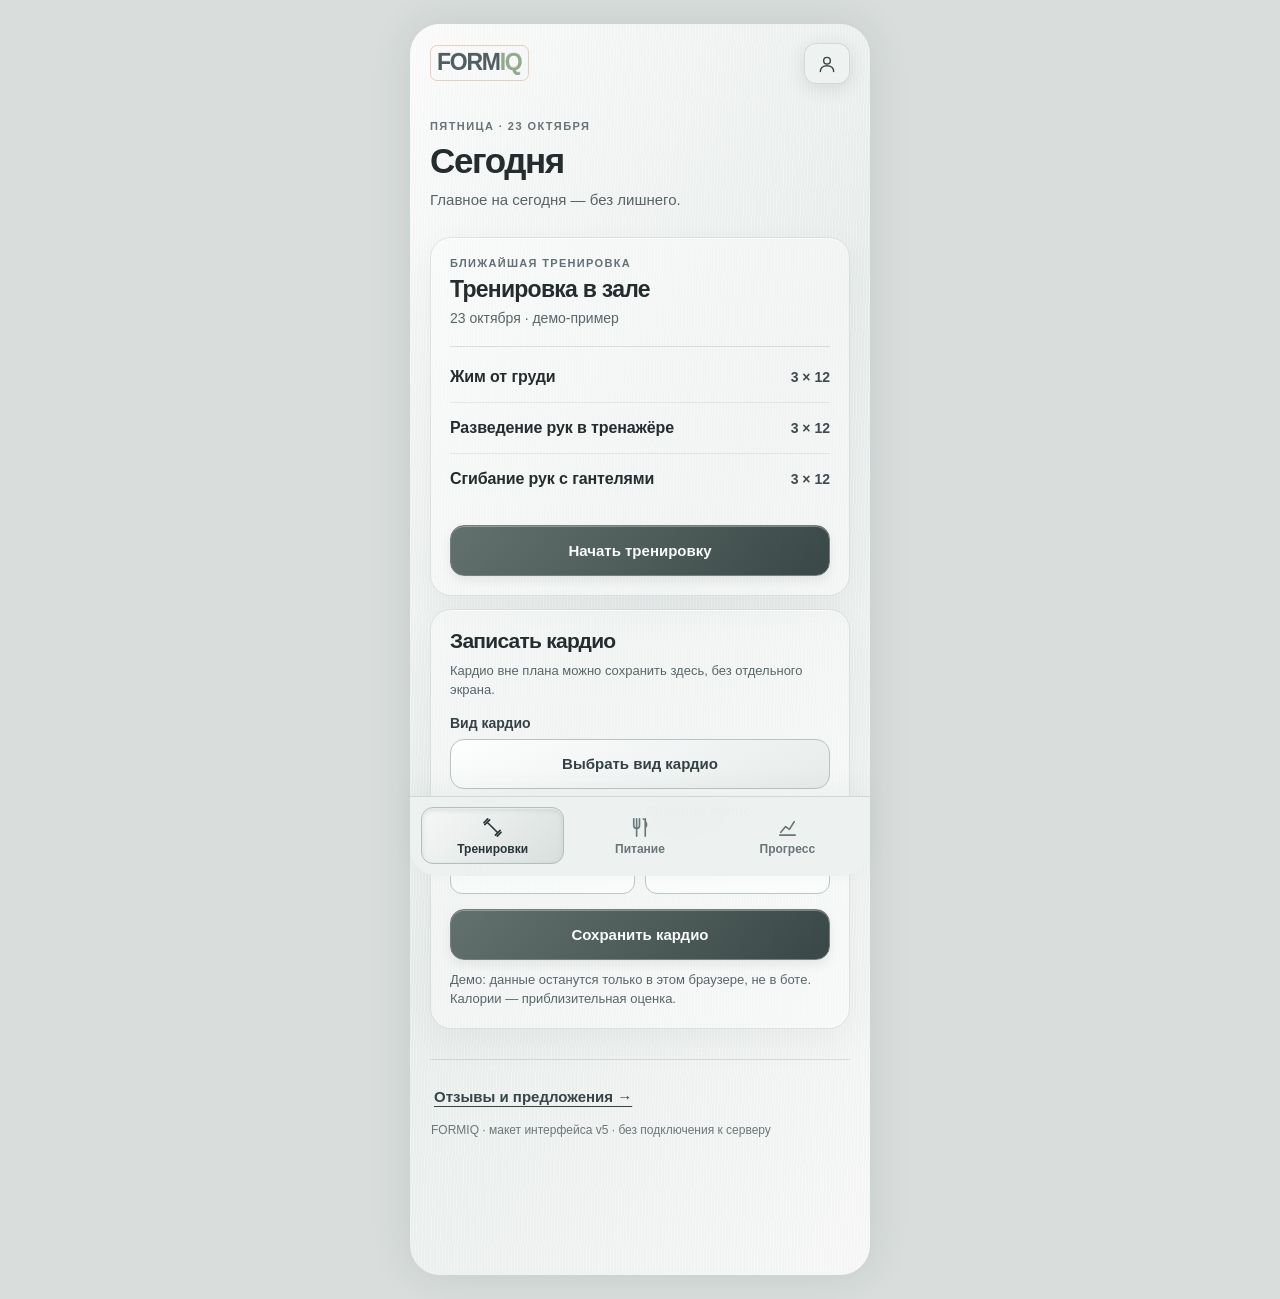
==== commit 74487e71: "fix(preview): blank workout set inputs, align keyboard card, inline marked history calendar" ====
--- a/preview/index.html
+++ b/preview/index.html
@@ -7,7 +7,7 @@
 <title>FORMIQ · Aluminium v5 — утверждённый дизайн</title>
 <style>
 :root{color-scheme:light;--ink:#242c2d;--secondary:#586366;--faint:#6b7779;--line:rgba(101,113,117,.20);--silver:#dfe4e3;--silver-dark:#c9d1d0;--ivory:#f7f9f8;--pistachio:#91a98c;--orange:#bc7b52;--shadow:0 13px 34px rgba(55,68,69,.055);font-family:-apple-system,BlinkMacSystemFont,"SF Pro Display",Inter,"Segoe UI",Arial,sans-serif}
-*{box-sizing:border-box}html{min-height:100%;-webkit-text-size-adjust:100%}body{margin:0;color:var(--ink);-webkit-font-smoothing:antialiased;background:#d9dedd;font-size:15px}button,input,select,textarea{font:inherit;color:inherit}button{cursor:pointer;-webkit-tap-highlight-color:transparent}button:focus-visible,input:focus-visible,textarea:focus-visible{outline:2px solid #53605f;outline-offset:2px}input,textarea{font-size:16px}p{line-height:1.5}.app{width:100%;max-width:460px;min-height:100dvh;margin:auto;position:relative;overflow-x:hidden;background:repeating-linear-gradient(92deg,rgba(255,255,255,.19) 0px,rgba(255,255,255,.19) 1px,rgba(76,87,90,.010) 1px,rgba(76,87,90,.010) 3px),linear-gradient(122deg,#fafbfa 2%,#e9eeed 48%,#f7f8f7 99%);box-shadow:0 0 42px rgba(36,44,43,.11)}.view{padding:calc(18px + env(safe-area-inset-top)) 20px calc(108px + env(safe-area-inset-bottom));min-height:100dvh}.view.no-bottom{padding-bottom:calc(125px + env(safe-area-inset-bottom))}.header{display:flex;align-items:center;justify-content:space-between;gap:12px;margin-bottom:32px;min-height:42px}.brand{display:inline-flex;align-items:center;gap:0;font-size:23px;font-weight:840;letter-spacing:-1.25px;white-space:nowrap;color:#515e61;line-height:1.2;border:.6px solid rgba(188,123,82,.32);border-radius:7px;padding:3px 6px 4px;text-shadow:0 1px rgba(255,255,255,.8),0 -1px rgba(90,106,104,.12)}.brand em{font-style:normal;color:var(--pistachio)}.head-actions{display:flex;align-items:center;gap:7px}.profile-open,.back{border:1px solid var(--line);background:linear-gradient(145deg,#fff9,#e7ebea);height:41px;border-radius:12px;display:inline-flex;align-items:center;justify-content:center;padding:0 12px;color:#394547;font-size:13px;font-weight:720}.profile-open svg{width:20px;height:20px}.back{gap:7px;padding:0 12px}.back svg{width:17px;height:17px}.kicker{font-size:11px;font-weight:760;letter-spacing:.13em;color:#677375;text-transform:uppercase}.title{font-size:35px;letter-spacing:-1.4px;line-height:1.07;font-weight:810;margin:9px 0 10px}.intro{font-size:15px;line-height:1.52;color:var(--secondary);margin:0 0 25px}.section-h{font-size:18px;font-weight:780;letter-spacing:-.4px;margin:24px 0 13px}.surface{background:rgba(255,255,255,.38);border:1px solid rgba(120,133,136,.20);border-radius:21px;padding:19px;margin-bottom:13px;box-shadow:var(--shadow),inset 0 1px rgba(255,255,255,.6)}.surface.tight{padding:14px 18px}.surface.soft{background:rgba(255,255,255,.18);box-shadow:none}.muted{color:var(--secondary)}.eyebrow{font-size:11px;letter-spacing:.12em;color:#637073;font-weight:760}.heading-row{display:flex;align-items:center;justify-content:space-between;gap:10px}.heading-row h2{font-size:23px;font-weight:780;letter-spacing:-.75px;margin:7px 0 5px}.badge{font-size:11px;font-weight:700;border:1px solid var(--line);padding:7px 10px;border-radius:99px;color:#455456;background:rgba(250,252,251,.45);white-space:nowrap}.subtitle{font-size:14px;color:#596568;margin:0}.divider{height:1px;background:var(--line);margin:17px 0 5px}.exercise{display:grid;grid-template-columns:31px minmax(0,1fr) auto;gap:9px;align-items:center;padding:15px 0;border-bottom:1px solid rgba(101,113,117,.12)}.exercise:last-of-type{border-bottom:none}.exercise-index{font-size:13px;font-weight:700;color:#566367}.exercise-name{font-size:16px;font-weight:735;line-height:1.25;letter-spacing:-.12px}.exercise-reps{font-size:14px;font-weight:700;white-space:nowrap;color:#3f4a4d}.button-main,.button-subtle{min-height:51px;width:100%;border-radius:14px;font-size:15px;font-weight:760;padding:12px 16px;display:inline-flex;align-items:center;justify-content:center;gap:10px}.button-main{border:1px solid #73817e;color:#f8f9f8;background:linear-gradient(130deg,#63716e,#394746);box-shadow:0 5px 10px #49575518,inset 0 1px #ffffff4d}.button-subtle{border:1px solid #b9c3c1;background:linear-gradient(155deg,#fdfefe,#e6ebea);color:#344143}.workout-cta{margin-top:21px}.plain-link{border:none;background:transparent;color:#364648;font-size:15px;font-weight:700;text-decoration:underline;text-underline-offset:4px;padding:13px 3px;display:inline-flex;align-items:center}.summary-grid{display:grid;grid-template-columns:1fr 1fr;gap:10px}.metric{padding:16px;border:1px solid var(--line);border-radius:17px;background:rgba(255,255,255,.28)}.metric strong{display:block;font-size:25px;line-height:1.25;letter-spacing:-.8px;margin:6px 0 4px}.metric span{color:var(--secondary);font-size:13px;line-height:1.4}.footline{border-top:1px solid var(--line);margin-top:30px;padding:15px 1px 0;display:flex;flex-direction:column;gap:5px;align-items:flex-start}.footline small{font-size:12px;color:#6b7779}.bottom-nav{position:fixed;z-index:40;bottom:0;left:50%;transform:translateX(-50%);width:100%;max-width:460px;padding:10px 11px max(12px,env(safe-area-inset-bottom));display:grid;grid-template-columns:repeat(4,minmax(0,1fr));gap:4px;background:rgba(237,241,240,.96);border-top:1px solid rgba(107,121,122,.22);box-shadow:0 -8px 24px #53605e0c;backdrop-filter:blur(24px);-webkit-backdrop-filter:blur(24px)}.nav-item{height:57px;border:1px solid transparent;border-radius:12px;background:transparent;display:flex;flex-direction:column;align-items:center;justify-content:center;gap:3px;color:#697678;font-size:12px;font-weight:720;white-space:nowrap;min-width:0}.nav-item svg{width:22px;height:22px;stroke:currentColor;fill:none;stroke-width:1.7;stroke-linecap:round;stroke-linejoin:round}.nav-item.active{color:#283537;background:linear-gradient(135deg,#f6f8f7,#d8dfdd);box-shadow:inset 0 2px 5px #5767642a,inset 0 1px 1px #fff;border-color:#b2bfbc}.week-selector{display:grid;grid-template-columns:repeat(4,1fr);gap:7px;margin:5px 0 19px}.week-selector button{height:49px;border:1px solid #c0c9c7;border-radius:13px;background:rgba(255,255,255,.34);font-size:14px;font-weight:750}.week-selector button.on,.choice.on,.weekday.on{background:linear-gradient(135deg,#d7dedc,#e8eeec);border-color:#8c9b98;box-shadow:inset 0 2px 5px #55656026;color:#243033}.date-toggle{border:0;background:transparent;width:100%;min-height:43px;display:flex;align-items:center;justify-content:space-between;gap:10px;padding:4px 0;font-size:17px;font-weight:780;text-align:left}.date-toggle .chevron{font-size:22px;color:#5c6969;font-weight:400}.calendar{border-top:1px solid var(--line);padding:14px 0 5px;margin-top:10px}.cal-head{display:flex;justify-content:space-between;align-items:center;gap:8px;margin:3px 0 13px}.cal-head strong{font-size:15px}.cal-arrow{width:33px;height:33px;border:1px solid #c4cecc;border-radius:9px;background:#edf1f0;color:#465454;font-size:18px}.cal-days,.cal-grid{display:grid;grid-template-columns:repeat(7,minmax(0,1fr));gap:4px;text-align:center}.cal-days span{font-size:11px;color:#5f6d6e;padding:7px 0}.cal-grid button{aspect-ratio:1/1;min-height:36px;border:1px solid transparent;border-radius:9px;background:transparent;font-size:13px;font-weight:650}.cal-grid button:disabled{opacity:0;pointer-events:none}.cal-grid button.workout-day{box-shadow:inset 0 -2px 0 #85928f}.cal-grid button.today{border-color:#b5c2bf}.cal-grid button.selected{background:#d4ddda;border-color:#81918e;box-shadow:inset 0 1px 3px #4b5e5922}.cal-help{font-size:12px;color:#637172;margin:11px 0 1px;line-height:1.5}.plan-list{margin-top:10px}.plan-entry{display:grid;grid-template-columns:31px minmax(0,1fr) auto;align-items:center;gap:11px;border-top:1px solid var(--line);width:100%;padding:17px 2px;text-align:left;background:transparent;min-height:70px;border-left:0;border-right:0;border-bottom:0}.plan-entry strong{display:block;font-size:16px;font-weight:735}.plan-entry small{display:block;font-size:13px;color:#657172;margin-top:4px}.plan-entry>span:last-child{font-size:21px;color:#52605f}.plan-num{font-size:14px;font-weight:750;color:#657374}.status-line{display:flex;gap:11px;align-items:flex-start;font-size:14px;color:#586567;line-height:1.45}.status-dot{display:inline-block;width:7px;height:7px;margin:6px 0 0;border-radius:50%;background:#7d928a;flex:none}.form-row{display:grid;grid-template-columns:repeat(3,minmax(0,1fr));gap:10px}.field{display:flex;flex-direction:column;gap:8px;font-size:14px;font-weight:740;color:#344244}.field input,.field textarea{width:100%;border:1px solid #b9c6c3;border-radius:12px;background:rgba(255,255,255,.56);padding:12px 13px;min-height:49px;min-width:0;color:var(--ink);font-weight:670;outline-color:#657574}.field input::placeholder,.field textarea::placeholder{color:#6d797a;opacity:.9;font-weight:480}.field textarea{min-height:107px;resize:vertical;line-height:1.5;font-size:15px}.field small{font-weight:550;color:#687577;font-size:12px}.option-grid{display:grid;grid-template-columns:1fr 1fr;gap:9px;margin:11px 0 15px}.choice{min-height:47px;border:1px solid #c0cbc8;border-radius:12px;background:rgba(255,255,255,.30);text-align:center;padding:10px;font-size:14px;font-weight:700;color:#3f4c4f;line-height:1.22}.choice.goal{min-height:63px;text-align:left;padding:12px;display:flex;align-items:center}.weekdays{display:grid;grid-template-columns:repeat(7,minmax(0,1fr));gap:5px;margin:12px 0 16px}.weekday{min-height:43px;border-radius:11px;border:1px solid #c0cbc8;background:rgba(255,255,255,.34);font-weight:750;font-size:12px;padding:0;min-width:0}.section-label{font-size:17px;letter-spacing:-.25px;font-weight:770;margin:21px 0 9px}.input-note{font-size:13px;color:#586668;margin:5px 0 0;line-height:1.45}.range-row{display:flex;align-items:center;justify-content:space-between;gap:10px;margin:11px 0 10px}.range-row span{font-size:15px;font-weight:710}.range-row strong{font-size:18px}.range{width:100%;accent-color:#62706d;cursor:pointer;height:29px;margin:0}.range-labels{display:flex;justify-content:space-between;color:#617071;font-size:12px}.checkbox-line{display:flex;align-items:flex-start;gap:11px;font-size:13px;font-weight:560;line-height:1.5;color:#3c494b;margin-top:13px}.checkbox-line input{width:18px;height:18px;accent-color:#63736e;flex:none;margin:1px 0 0}.note{font-size:13px;color:#566466;line-height:1.5;padding:12px 13px;background:rgba(218,226,224,.44);border-radius:13px;margin:13px 0}.two-buttons{display:flex;gap:9px}.two-buttons>*{flex:1;min-width:0}.chart-block{margin-top:11px}.chart-caption{display:flex;justify-content:space-between;align-items:center;gap:12px;margin-bottom:12px}.chart-caption strong{font-size:16px}.chart-caption small{font-size:12px;color:#627072}.chart-area{width:100%;display:block;height:auto;overflow:visible}.chart-leg{margin:7px 0 0;font-size:12px;color:#637073}.segmented{display:grid;grid-template-columns:1fr 1fr;border:1px solid #becac7;background:rgba(232,237,236,.55);padding:4px;border-radius:13px;gap:3px;margin:15px 0}.segmented button{min-height:41px;border-radius:10px;border:0;background:transparent;font-size:13px;font-weight:720}.segmented button.on{background:linear-gradient(150deg,#fcfdfc,#dbe2df);box-shadow:0 1px 5px #5a6b6630}.nutrition-ring{width:110px;height:110px;border-radius:50%;border:12px solid #cad5d0;display:flex;flex-direction:column;align-items:center;justify-content:center;background:linear-gradient(135deg,#f8faf9,#e9eeec);flex:none}.nutrition-ring b{font-size:22px;letter-spacing:-.6px}.nutrition-ring span{font-size:12px;color:#5e6c6d}.nutrition-today{display:flex;align-items:center;gap:18px}.nutrition-today h3{font-size:21px;line-height:1.2;margin:0 0 6px;letter-spacing:-.55px}.nutrition-today p{font-size:13px;color:#596669;margin:0}.macro{display:flex;align-items:center;justify-content:space-between;gap:15px;padding:16px 0;border-top:1px solid var(--line)}.macro strong{font-size:16px}.macro span{font-size:13px;color:#526062}.modal-wrap{position:fixed;z-index:100;inset:0;background:rgba(33,42,42,.47);display:flex;align-items:flex-end;justify-content:center}.modal-panel{background:linear-gradient(140deg,#f8faf9,#e1e7e5);padding:24px 20px max(20px,env(safe-area-inset-bottom));width:100%;max-width:460px;border-radius:24px 24px 0 0;box-shadow:0 -8px 44px #17202033;max-height:85dvh;overflow:auto}.modal-panel h2{margin:0 0 11px;font-size:23px;letter-spacing:-.5px}.modal-panel p{font-size:14px;color:#455355;line-height:1.5;margin:0 0 14px}.modal-panel textarea{width:100%;min-height:120px;border:1px solid #b6c5c1;border-radius:13px;padding:12px;font-size:15px;resize:vertical;background:#fff9}.modal-panel button{margin-top:11px}.toast{position:fixed;z-index:200;bottom:calc(100px + env(safe-area-inset-bottom));left:50%;transform:translateX(-50%);width:calc(100% - 28px);max-width:426px;text-align:center;color:#f6f8f7;background:#354341;border-radius:14px;padding:14px 18px;font-size:14px;line-height:1.4;box-shadow:0 10px 25px #19232135}.sublink{font-size:13px;color:#546263;text-decoration:none;border-bottom:1px solid #9ca9a5}.empty{color:#667476;font-size:14px;line-height:1.45}.tight-title{margin-bottom:9px}@media(min-width:750px){.app{margin:24px auto;min-height:calc(100dvh - 48px);border-radius:30px;overflow:hidden}.bottom-nav{bottom:24px;border-radius:0 0 28px 28px;max-width:460px}.modal-panel{border-radius:24px 24px 0 0}.view{min-height:calc(100dvh - 48px)}}@media(prefers-reduced-motion:no-preference){button{transition:background .14s ease,box-shadow .14s ease,transform .1s ease}button:active{transform:scale(.985)}}
+*{box-sizing:border-box}html{min-height:100%;-webkit-text-size-adjust:100%}body{margin:0;color:var(--ink);-webkit-font-smoothing:antialiased;background:#d9dedd;font-size:15px}button,input,select,textarea{font:inherit;color:inherit}button{cursor:pointer;-webkit-tap-highlight-color:transparent}button:focus-visible,input:focus-visible,textarea:focus-visible{outline:2px solid #53605f;outline-offset:2px}input,textarea{font-size:16px}p{line-height:1.5}.app{width:100%;max-width:460px;min-height:100dvh;margin:auto;position:relative;overflow-x:hidden;background:repeating-linear-gradient(92deg,rgba(255,255,255,.19) 0px,rgba(255,255,255,.19) 1px,rgba(76,87,90,.010) 1px,rgba(76,87,90,.010) 3px),linear-gradient(122deg,#fafbfa 2%,#e9eeed 48%,#f7f8f7 99%);box-shadow:0 0 42px rgba(36,44,43,.11)}.view{padding:calc(18px + env(safe-area-inset-top)) 20px calc(108px + env(safe-area-inset-bottom));min-height:100dvh}.view.no-bottom{padding-bottom:calc(125px + env(safe-area-inset-bottom))}.header{display:flex;align-items:center;justify-content:space-between;gap:12px;margin-bottom:32px;min-height:42px}.brand{display:inline-flex;align-items:center;gap:0;font-size:23px;font-weight:840;letter-spacing:-1.25px;white-space:nowrap;color:#515e61;line-height:1.2;border:.6px solid rgba(188,123,82,.32);border-radius:7px;padding:3px 6px 4px;text-shadow:0 1px rgba(255,255,255,.8),0 -1px rgba(90,106,104,.12)}.brand em{font-style:normal;color:var(--pistachio)}.head-actions{display:flex;align-items:center;gap:7px}.profile-open,.back{border:1px solid var(--line);background:linear-gradient(145deg,#fff9,#e7ebea);height:41px;border-radius:12px;display:inline-flex;align-items:center;justify-content:center;padding:0 12px;color:#394547;font-size:13px;font-weight:720}.profile-open svg{width:20px;height:20px}.back{gap:7px;padding:0 12px}.back svg{width:17px;height:17px}.kicker{font-size:11px;font-weight:760;letter-spacing:.13em;color:#677375;text-transform:uppercase}.title{font-size:35px;letter-spacing:-1.4px;line-height:1.07;font-weight:810;margin:9px 0 10px}.intro{font-size:15px;line-height:1.52;color:var(--secondary);margin:0 0 25px}.section-h{font-size:18px;font-weight:780;letter-spacing:-.4px;margin:24px 0 13px}.surface{background:rgba(255,255,255,.38);border:1px solid rgba(120,133,136,.20);border-radius:21px;padding:19px;margin-bottom:13px;box-shadow:var(--shadow),inset 0 1px rgba(255,255,255,.6)}.surface.tight{padding:14px 18px}.surface.soft{background:rgba(255,255,255,.18);box-shadow:none}.muted{color:var(--secondary)}.eyebrow{font-size:11px;letter-spacing:.12em;color:#637073;font-weight:760}.heading-row{display:flex;align-items:center;justify-content:space-between;gap:10px}.heading-row h2{font-size:23px;font-weight:780;letter-spacing:-.75px;margin:7px 0 5px}.badge{font-size:11px;font-weight:700;border:1px solid var(--line);padding:7px 10px;border-radius:99px;color:#455456;background:rgba(250,252,251,.45);white-space:nowrap}.subtitle{font-size:14px;color:#596568;margin:0}.divider{height:1px;background:var(--line);margin:17px 0 5px}.exercise{display:grid;grid-template-columns:minmax(0,1fr) auto;gap:9px;align-items:center;padding:15px 0;border-bottom:1px solid rgba(101,113,117,.12)}.exercise:last-of-type{border-bottom:none}.exercise-index{font-size:13px;font-weight:700;color:#566367}.exercise-name{font-size:16px;font-weight:735;line-height:1.25;letter-spacing:-.12px}.exercise-reps{font-size:14px;font-weight:700;white-space:nowrap;color:#3f4a4d}.button-main,.button-subtle{min-height:51px;width:100%;border-radius:14px;font-size:15px;font-weight:760;padding:12px 16px;display:inline-flex;align-items:center;justify-content:center;gap:10px}.button-main{border:1px solid #73817e;color:#f8f9f8;background:linear-gradient(130deg,#63716e,#394746);box-shadow:0 5px 10px #49575518,inset 0 1px #ffffff4d}.button-subtle{border:1px solid #b9c3c1;background:linear-gradient(155deg,#fdfefe,#e6ebea);color:#344143}.workout-cta{margin-top:21px}.plain-link{border:none;background:transparent;color:#364648;font-size:15px;font-weight:700;text-decoration:underline;text-underline-offset:4px;padding:13px 3px;display:inline-flex;align-items:center}.summary-grid{display:grid;grid-template-columns:1fr 1fr;gap:10px}.metric{padding:16px;border:1px solid var(--line);border-radius:17px;background:rgba(255,255,255,.28)}.metric strong{display:block;font-size:25px;line-height:1.25;letter-spacing:-.8px;margin:6px 0 4px}.metric span{color:var(--secondary);font-size:13px;line-height:1.4}.footline{border-top:1px solid var(--line);margin-top:30px;padding:15px 1px 0;display:flex;flex-direction:column;gap:5px;align-items:flex-start}.footline small{font-size:12px;color:#6b7779}.bottom-nav{position:fixed;z-index:40;bottom:0;left:50%;transform:translateX(-50%);width:100%;max-width:460px;padding:10px 11px max(12px,env(safe-area-inset-bottom));display:grid;grid-template-columns:repeat(4,minmax(0,1fr));gap:4px;background:rgba(237,241,240,.96);border-top:1px solid rgba(107,121,122,.22);box-shadow:0 -8px 24px #53605e0c;backdrop-filter:blur(24px);-webkit-backdrop-filter:blur(24px)}.nav-item{height:57px;border:1px solid transparent;border-radius:12px;background:transparent;display:flex;flex-direction:column;align-items:center;justify-content:center;gap:3px;color:#697678;font-size:12px;font-weight:720;white-space:nowrap;min-width:0}.nav-item svg{width:22px;height:22px;stroke:currentColor;fill:none;stroke-width:1.7;stroke-linecap:round;stroke-linejoin:round}.nav-item.active{color:#283537;background:linear-gradient(135deg,#f6f8f7,#d8dfdd);box-shadow:inset 0 2px 5px #5767642a,inset 0 1px 1px #fff;border-color:#b2bfbc}.week-selector{display:grid;grid-template-columns:repeat(4,1fr);gap:7px;margin:5px 0 19px}.week-selector button{height:49px;border:1px solid #c0c9c7;border-radius:13px;background:rgba(255,255,255,.34);font-size:14px;font-weight:750}.week-selector button.on,.choice.on,.weekday.on{background:linear-gradient(135deg,#d7dedc,#e8eeec);border-color:#8c9b98;box-shadow:inset 0 2px 5px #55656026;color:#243033}.date-toggle{border:0;background:transparent;width:100%;min-height:43px;display:flex;align-items:center;justify-content:space-between;gap:10px;padding:4px 0;font-size:17px;font-weight:780;text-align:left}.date-toggle .chevron{font-size:22px;color:#5c6969;font-weight:400}.calendar{border-top:1px solid var(--line);padding:14px 0 5px;margin-top:10px}.cal-head{display:flex;justify-content:space-between;align-items:center;gap:8px;margin:3px 0 13px}.cal-head strong{font-size:15px}.cal-arrow{width:33px;height:33px;border:1px solid #c4cecc;border-radius:9px;background:#edf1f0;color:#465454;font-size:18px}.cal-days,.cal-grid{display:grid;grid-template-columns:repeat(7,minmax(0,1fr));gap:4px;text-align:center}.cal-days span{font-size:11px;color:#5f6d6e;padding:7px 0}.cal-grid button{aspect-ratio:1/1;min-height:36px;border:1px solid transparent;border-radius:9px;background:transparent;font-size:13px;font-weight:650}.cal-grid button:disabled{opacity:0;pointer-events:none}.cal-grid button.workout-day{box-shadow:inset 0 -2px 0 #85928f}.cal-grid button.today{border-color:#b5c2bf}.cal-grid button.selected{background:#d4ddda;border-color:#81918e;box-shadow:inset 0 1px 3px #4b5e5922}.cal-help{font-size:12px;color:#637172;margin:11px 0 1px;line-height:1.5}.plan-list{margin-top:10px}.plan-entry{display:grid;grid-template-columns:31px minmax(0,1fr) auto;align-items:center;gap:11px;border-top:1px solid var(--line);width:100%;padding:17px 2px;text-align:left;background:transparent;min-height:70px;border-left:0;border-right:0;border-bottom:0}.plan-entry strong{display:block;font-size:16px;font-weight:735}.plan-entry small{display:block;font-size:13px;color:#657172;margin-top:4px}.plan-entry>span:last-child{font-size:21px;color:#52605f}.plan-num{font-size:14px;font-weight:750;color:#657374}.status-line{display:flex;gap:11px;align-items:flex-start;font-size:14px;color:#586567;line-height:1.45}.status-dot{display:inline-block;width:7px;height:7px;margin:6px 0 0;border-radius:50%;background:#7d928a;flex:none}.form-row{display:grid;grid-template-columns:repeat(3,minmax(0,1fr));gap:10px}.field{display:flex;flex-direction:column;gap:8px;font-size:14px;font-weight:740;color:#344244}.field input,.field textarea{width:100%;border:1px solid #b9c6c3;border-radius:12px;background:rgba(255,255,255,.56);padding:12px 13px;min-height:49px;min-width:0;color:var(--ink);font-weight:670;outline-color:#657574}.field input::placeholder,.field textarea::placeholder{color:#6d797a;opacity:.9;font-weight:480}.field textarea{min-height:107px;resize:vertical;line-height:1.5;font-size:15px}.field small{font-weight:550;color:#687577;font-size:12px}.option-grid{display:grid;grid-template-columns:1fr 1fr;gap:9px;margin:11px 0 15px}.choice{min-height:47px;border:1px solid #c0cbc8;border-radius:12px;background:rgba(255,255,255,.30);text-align:center;padding:10px;font-size:14px;font-weight:700;color:#3f4c4f;line-height:1.22}.choice.goal{min-height:63px;text-align:left;padding:12px;display:flex;align-items:center}.weekdays{display:grid;grid-template-columns:repeat(7,minmax(0,1fr));gap:5px;margin:12px 0 16px}.weekday{min-height:43px;border-radius:11px;border:1px solid #c0cbc8;background:rgba(255,255,255,.34);font-weight:750;font-size:12px;padding:0;min-width:0}.section-label{font-size:17px;letter-spacing:-.25px;font-weight:770;margin:21px 0 9px}.input-note{font-size:13px;color:#586668;margin:5px 0 0;line-height:1.45}.range-row{display:flex;align-items:center;justify-content:space-between;gap:10px;margin:11px 0 10px}.range-row span{font-size:15px;font-weight:710}.range-row strong{font-size:18px}.range{width:100%;accent-color:#62706d;cursor:pointer;height:29px;margin:0}.range-labels{display:flex;justify-content:space-between;color:#617071;font-size:12px}.checkbox-line{display:flex;align-items:flex-start;gap:11px;font-size:13px;font-weight:560;line-height:1.5;color:#3c494b;margin-top:13px}.checkbox-line input{width:18px;height:18px;accent-color:#63736e;flex:none;margin:1px 0 0}.note{font-size:13px;color:#566466;line-height:1.5;padding:12px 13px;background:rgba(218,226,224,.44);border-radius:13px;margin:13px 0}.two-buttons{display:flex;gap:9px}.two-buttons>*{flex:1;min-width:0}.chart-block{margin-top:11px}.chart-caption{display:flex;justify-content:space-between;align-items:center;gap:12px;margin-bottom:12px}.chart-caption strong{font-size:16px}.chart-caption small{font-size:12px;color:#627072}.chart-area{width:100%;display:block;height:auto;overflow:visible}.chart-leg{margin:7px 0 0;font-size:12px;color:#637073}.segmented{display:grid;grid-template-columns:1fr 1fr;border:1px solid #becac7;background:rgba(232,237,236,.55);padding:4px;border-radius:13px;gap:3px;margin:15px 0}.segmented button{min-height:41px;border-radius:10px;border:0;background:transparent;font-size:13px;font-weight:720}.segmented button.on{background:linear-gradient(150deg,#fcfdfc,#dbe2df);box-shadow:0 1px 5px #5a6b6630}.nutrition-ring{width:110px;height:110px;border-radius:50%;border:12px solid #cad5d0;display:flex;flex-direction:column;align-items:center;justify-content:center;background:linear-gradient(135deg,#f8faf9,#e9eeec);flex:none}.nutrition-ring b{font-size:22px;letter-spacing:-.6px}.nutrition-ring span{font-size:12px;color:#5e6c6d}.nutrition-today{display:flex;align-items:center;gap:18px}.nutrition-today h3{font-size:21px;line-height:1.2;margin:0 0 6px;letter-spacing:-.55px}.nutrition-today p{font-size:13px;color:#596669;margin:0}.macro{display:flex;align-items:center;justify-content:space-between;gap:15px;padding:16px 0;border-top:1px solid var(--line)}.macro strong{font-size:16px}.macro span{font-size:13px;color:#526062}.modal-wrap{position:fixed;z-index:100;inset:0;background:rgba(33,42,42,.47);display:flex;align-items:flex-end;justify-content:center}.modal-panel{background:linear-gradient(140deg,#f8faf9,#e1e7e5);padding:24px 20px max(20px,env(safe-area-inset-bottom));width:100%;max-width:460px;border-radius:24px 24px 0 0;box-shadow:0 -8px 44px #17202033;max-height:85dvh;overflow:auto}.modal-panel h2{margin:0 0 11px;font-size:23px;letter-spacing:-.5px}.modal-panel p{font-size:14px;color:#455355;line-height:1.5;margin:0 0 14px}.modal-panel textarea{width:100%;min-height:120px;border:1px solid #b6c5c1;border-radius:13px;padding:12px;font-size:15px;resize:vertical;background:#fff9}.modal-panel button{margin-top:11px}.toast{position:fixed;z-index:200;bottom:calc(100px + env(safe-area-inset-bottom));left:50%;transform:translateX(-50%);width:calc(100% - 28px);max-width:426px;text-align:center;color:#f6f8f7;background:#354341;border-radius:14px;padding:14px 18px;font-size:14px;line-height:1.4;box-shadow:0 10px 25px #19232135}.sublink{font-size:13px;color:#546263;text-decoration:none;border-bottom:1px solid #9ca9a5}.empty{color:#667476;font-size:14px;line-height:1.45}.tight-title{margin-bottom:9px}@media(min-width:750px){.app{margin:24px auto;min-height:calc(100dvh - 48px);border-radius:30px;overflow:hidden}.bottom-nav{bottom:24px;border-radius:0 0 28px 28px;max-width:460px}.modal-panel{border-radius:24px 24px 0 0}.view{min-height:calc(100dvh - 48px)}}@media(prefers-reduced-motion:no-preference){button{transition:background .14s ease,box-shadow .14s ease,transform .1s ease}button:active{transform:scale(.985)}}
 
 /* Mobile Safari/Telegram preview: swipe the document and keep navigation stable. */
 html,body{height:auto;min-height:100%;overscroll-behavior-y:auto}
@@ -119,6 +119,25 @@
 .pricing-row strong{font-size:16px;font-weight:760;display:block}
 .pricing-row small{font-size:12px;color:var(--secondary);display:block;margin-top:4px;line-height:1.35}
 .pricing-row .connection-status{flex-shrink:0}
+
+/* Review round: clean exercise lists and reachable workout inputs. */
+.exercise{grid-template-columns:minmax(0,1fr) auto}
+.workout-entry{scroll-margin-top:8px}
+.workout-typing .bottom-nav{visibility:hidden}
+.workout-typing .workout-plan-list{display:none}
+.workout-typing .workout-intro{margin-bottom:10px}
+.workout-typing .workout-entry{padding:14px 16px}
+.workout-typing .view{padding-bottom:calc(100dvh + 300px)}
+.workout-typing .workout-entry .workout-exercise{margin:6px 0;font-size:25px}
+.workout-typing .workout-entry .workout-input-grid{margin-top:12px}
+.workout-typing .workout-entry .input-note{margin:8px 0}
+.workout-typing .workout-entry input{min-height:47px}
+.history-cal-inline{margin:13px 0 5px;padding:8px 0 2px;border-top:1px solid var(--line);border-bottom:1px solid var(--line)}
+.history-cal-inline .calendar-controls{margin:3px 0 12px}
+.history-cal-grid button{position:relative}
+.history-cal-grid button.has-workout:after{content:'';width:5px;height:5px;border-radius:100%;background:#607d70;position:absolute;bottom:3px;left:calc(50% - 2.5px)}
+.history-legend-dot{display:inline-block;width:7px;height:7px;margin-right:5px;border-radius:50%;background:#607d70;vertical-align:middle}
+.date-filter-summary .history-date-button{min-height:40px;font-size:13px;padding:9px 12px}
 </style>
 </head>
 <body>
@@ -141,7 +160,7 @@
 let strengthEntries=loadDemoStrength();
 let workout=loadActiveWorkout();
 let demoWorkoutActiveDate=workout?.plannedDate||'';
-let historyDateFilter='',historyCalMonth='2026-10';
+let historyDateFilter='',historyCalMonth='2026-10',historyCalendarExpanded=false;
 let cardioDraft={type:'',other:'',minutes:'',hr:''};
 let cardioTypesExpanded=false;
 let screen='home', previous='home', aiResultOpen=false, planWeek=0, selectedDate='', modal='', chartExercise='legs', promptMode='', nutritionSaved=false, toastTimer;
@@ -305,7 +324,9 @@
  const count=new Date(year,month+1,0).getDate(),lead=(first.getDay()+6)%7;
  const months=['Январь','Февраль','Март','Апрель','Май','Июнь','Июль','Август','Сентябрь','Октябрь','Ноябрь','Декабрь'];
  const values=[...Array(lead).fill(null),...Array.from({length:count},(_,i)=>i+1)];
- return `<div class="modal-wrap" data-close="outside"><div class="modal-panel history-calendar-panel" role="dialog" aria-modal="true" aria-label="Календарь истории"><div class="history-top"><h2>История по датам</h2><button class="history-close" data-act="history-cal-close">Закрыть</button></div><div class="calendar-controls"><button data-act="history-month-prev" aria-label="Предыдущий месяц">‹</button><strong>${months[month]} ${year}</strong><button data-act="history-month-next" aria-label="Следующий месяц">›</button></div><div class="history-cal-grid">${dayLabels.map(d=>`<span class="cal-weekday">${d}</span>`).join('')}${values.map(day=>day?`<button type="button" data-history-day="${year}-${String(month+1).padStart(2,'0')}-${String(day).padStart(2,'0')}" class="${historyDateFilter===`${year}-${String(month+1).padStart(2,'0')}-${String(day).padStart(2,'0')}`?'selected':''}">${day}</button>`:'<span></span>').join('')}</div><button class="button-subtle" data-act="history-clear-date">Показать все записи</button></div></div>`;
+ const marked=new Set(historyForPreview().map(x=>x.isoDate||cardioDateKey(x)).filter(Boolean));
+ const isDemo=!demoHistoryItems().length;
+ return `<div class="history-cal-inline" id="history-calendar-grid" aria-label="Календарь тренировок"><div class="calendar-controls"><button type="button" data-act="history-month-prev" aria-label="Предыдущий месяц">‹</button><strong>${months[month]} ${year}</strong><button type="button" data-act="history-month-next" aria-label="Следующий месяц">›</button></div><div class="history-cal-grid">${dayLabels.map(d=>`<span class="cal-weekday">${d}</span>`).join('')}${values.map(day=>{if(!day)return '<span></span>';const date=`${year}-${String(month+1).padStart(2,'0')}-${String(day).padStart(2,'0')}`,has=marked.has(date);return `<button type="button" data-history-day="${date}" class="${historyDateFilter===date?'selected ':''}${has?'has-workout':''}" aria-label="${day} ${months[month].toLowerCase()}${has?(isDemo?', демо-тренировка':', тренировка'):''}" aria-pressed="${historyDateFilter===date}">${day}</button>`}).join('')}</div><p class="input-note" style="margin:0 0 13px"><span class="history-legend-dot" aria-hidden="true"></span> ${isDemo?'Точки — даты демонстрационных занятий':'Точки — даты записанных тренировок'}</p></div>`;
 }
 function historyEnergy(entry){
   return Number.isSafeInteger(entry.estimatedKcal)&&entry.estimatedKcal>=0
@@ -356,7 +377,7 @@
  <section class="surface"><div class="heading-row"><span class="eyebrow">БЛИЖАЙШАЯ ТРЕНИРОВКА</span></div>
  <div class="heading-row"><h2>${profile.place==='home'?'Тренировка дома':'Тренировка в зале'}</h2></div>
  <p class="subtitle">${readable(upcoming)} · демо-пример</p><div class="divider"></div>
- ${training.map(([name,reps],i)=>`<div class="exercise"><span class="exercise-index">${String(i+1).padStart(2,'0')}</span><span class="exercise-name">${name}</span><span class="exercise-reps">${reps}</span></div>`).join('')}
+ ${training.map(([name,reps],i)=>`<div class="exercise"><span class="exercise-name">${name}</span><span class="exercise-reps">${reps}</span></div>`).join('')}
  ${demoRecentCardioLoad(upcoming)?'<p class="input-note" style="margin-top:12px">Демо: число подходов изменено после кардио.</p>':''}
  <button class="button-main workout-cta" data-act="home-start">${active?'Продолжить тренировку':'Начать тренировку'}</button></section>
  <section class="surface cardio-inline" id="cardio-entry">${inlineCardio()}</section>
@@ -410,10 +431,10 @@
  let content='';
  if(w.finished){content=`<section class="surface"><span class="eyebrow">ТРЕНИРОВКА ЗАВЕРШЕНА</span><h2 style="font-size:25px">Все ${done} подходов выполнены</h2><p class="input-note">Вес и повторения записаны. Сохрани результат в историю.</p><button class="button-main" data-act="demo-finish">Сохранить тренировку</button></section>`}
  else if(resting){const next=w.items[w.exerciseIndex];content=`<section class="surface rest-panel"><span class="eyebrow">ОТДЫХ ПО ПРОГРАММЕ · ${w.restSeconds} сек</span><div class="rest-number" id="rest-clock" role="timer" aria-live="off">${formatRest((w.restUntil-Date.now())/1000)}</div><p class="muted">Следующий подход: <strong>${esc(next.name)}</strong></p><button class="button-subtle" data-act="rest-skip">Пропустить отдых</button></section>`}
- else{const count=currentSetCount(w.exerciseIndex),last=[...w.sets].reverse().find(x=>x.name===item.name)||strengthEntries.flatMap(x=>Array.isArray(x.sets)?x.sets:[]).reverse().find(x=>x.name===item.name);
- content=`<section class="surface"><span class="eyebrow">УПРАЖНЕНИЕ ${w.exerciseIndex+1} ИЗ ${w.items.length}</span><h2 class="workout-exercise">${esc(item.name)}</h2><p class="subtitle">Подход ${count+1} из ${item.sets} · цель ${item.reps} повторений</p><div class="workout-input-grid"><label class="field">Вес, кг<input type="number" id="workout-weight" inputmode="decimal" step="0.5" min="0" max="500" placeholder="0 — без веса" value="${last?esc(last.weight):''}"></label><label class="field">Повторений<input type="number" id="workout-reps" inputmode="numeric" min="1" max="100" value="${last?esc(last.reps):item.reps}"></label></div><p class="input-note">Рекомендованный отдых после подхода: <strong>${item.restSec} сек</strong> · пример по типу упражнения и цели.</p><button class="button-main" data-act="set-done" style="margin-top:15px">Подход выполнен</button></section>`}
- return `${header('none')}<span class="kicker">Силовая тренировка · демо</span><h1 class="title">${esc(sessionName(w.plannedDate))}</h1><p class="intro">${readable(w.plannedDate)} · выполнено ${done} из ${total} подходов</p>${content}
- <section class="surface soft"><h2 style="font-size:17px;margin:0 0 10px">План упражнений</h2>${w.items.map((e,i)=>`<div class="workout-plan-row ${i===w.exerciseIndex?'current':''}"><span>${esc(e.name)}</span><strong>${currentSetCount(i)} / ${e.sets}</strong></div>`).join('')}</section>
+ else{const count=currentSetCount(w.exerciseIndex);
+ content=`<section class="surface workout-entry" id="workout-entry"><span class="eyebrow">УПРАЖНЕНИЕ ${w.exerciseIndex+1} ИЗ ${w.items.length}</span><h2 class="workout-exercise">${esc(item.name)}</h2><p class="subtitle">Подход ${count+1} из ${item.sets} · цель ${item.reps} повторений</p><div class="workout-input-grid"><label class="field">Вес, кг<input type="number" id="workout-weight" inputmode="decimal" step="0.5" min="0" max="500" value=""></label><label class="field">Повторений<input type="number" id="workout-reps" inputmode="numeric" min="1" max="100" value=""></label></div><p class="input-note">Рекомендованный отдых после подхода: <strong>${item.restSec} сек</strong> · пример по типу упражнения и цели.</p><button class="button-main" data-act="set-done" style="margin-top:15px">Подход выполнен</button></section>`}
+ return `${header('none')}<span class="kicker">Силовая тренировка · демо</span><h1 class="title">${esc(sessionName(w.plannedDate))}</h1><p class="intro workout-intro">${readable(w.plannedDate)} · выполнено ${done} из ${total} подходов</p>${content}
+ <section class="surface soft workout-plan-list"><h2 style="font-size:17px;margin:0 0 10px">План упражнений</h2>${w.items.map((e,i)=>`<div class="workout-plan-row ${i===w.exerciseIndex?'current':''}"><span>${esc(e.name)}</span><strong>${currentSetCount(i)} / ${e.sets}</strong></div>`).join('')}</section>
  <p class="input-note">Разминка 5 мин и заминка 3 мин — часть примера программы. Ограничения здоровья и показатели устройств здесь не анализируются; рекомендации требуют отдельной проверки.</p>
  ${done&&!w.finished?'<button class="button-subtle" data-act="demo-finish" style="margin-top:11px">Завершить досрочно и сохранить</button>':''}`;
 }
@@ -424,7 +445,7 @@
  if(screen==='workout'){const clock=document.getElementById('rest-clock');if(clock)clock.textContent=formatRest(rem/1000)}
 }
 setInterval(tickWorkoutRest,400);
-function dayView(){const date=selectedDate||demoToday,workout=isWorkout(date),day=dayLong[dow(date)],past=date<demoToday,future=date>demoToday;return `${header('none')}<span class="kicker">${readable(date)} · ${day}</span><h1 class="title">${past?'История дня':workout?'Тренировка':'Восстановление'}</h1>${past?`<p class="intro">Эта дата уже прошла. Начать тренировку за прошлое число нельзя.</p><section class="surface"><span class="eyebrow">ТОЛЬКО ПРОСМОТР</span><h2 style="margin:10px 0;font-size:22px">${workout?sessionName(date):'Восстановление'}</h2><p class="history-detail">${workout?'По плану на эту дату было назначено занятие.':'В расписании это был день отдыха.'} В демонстрационном макете записи выполнения нет. После подключения дневника здесь появятся фактические результаты, если они были сохранены.</p><p class="input-note">Запустить тренировку задним числом невозможно.</p></section>`:workout?`<p class="intro">${sessionName(date)} · ${profile.duration} минут</p><section class="surface"><span class="eyebrow">${future?'ПРЕДСТОЯЩЕЕ ЗАНЯТИЕ':'СЕГОДНЯ · ПЛАН'}</span><h2 style="margin:10px 0;font-size:22px">${sessionName(date)}</h2><div class="divider"></div>${[['Разминка','5 мин'],...demoAdjustedWorkout(date).map(([name,target])=>[name,target]),...(demoCardio(date)?[[demoCardio(date).activity+' · Кардио',demoCardio(date).minutes+' мин']]:[]),['Заминка','3 мин']].map(([t,v],i)=>`<div class="exercise"><span class="exercise-index">${String(i+1).padStart(2,'0')}</span><span class="exercise-name">${t}</span><span class="exercise-reps">${v}</span></div>`).join('')}${demoRecentCardioLoad(date)?'<p class="input-note" style="margin-top:12px">Демо: уменьшено количество подходов с учётом самостоятельного кардио; решение о реальной нагрузке должно учитывать самочувствие.</p>':''}${future?'<p class="input-note" style="margin-top:16px">Демо: это будущее занятие. Его можно запустить здесь для проверки интерфейса, не изменяя бот.</p>':''}${completedStrength(date)?'<p class="input-note" style="margin-top:16px">Результат уже сохранён в истории предпросмотра.</p>':''}${demoWorkoutActiveDate===date?'<button class="button-main workout-cta" data-act="demo-finish">Завершить тренировку</button>':`<button class="button-main workout-cta" data-act="demo-start">${completedStrength(date)?'Начать ещё одну тренировку':'Начать тренировку'}</button>`}</section>`:`<p class="intro">На этот день тренировка не запланирована.</p><section class="surface"><h2 style="margin:0 0 10px;font-size:22px">День восстановления</h2><p class="muted">Отдых, прогулка или лёгкая активность по самочувствию.</p></section>`}<button class="button-subtle" data-act="return-home">Вернуться</button>`}
+function dayView(){const date=selectedDate||demoToday,workout=isWorkout(date),day=dayLong[dow(date)],past=date<demoToday,future=date>demoToday;return `${header('none')}<span class="kicker">${readable(date)} · ${day}</span><h1 class="title">${past?'История дня':workout?'Тренировка':'Восстановление'}</h1>${past?`<p class="intro">Эта дата уже прошла. Начать тренировку за прошлое число нельзя.</p><section class="surface"><span class="eyebrow">ТОЛЬКО ПРОСМОТР</span><h2 style="margin:10px 0;font-size:22px">${workout?sessionName(date):'Восстановление'}</h2><p class="history-detail">${workout?'По плану на эту дату было назначено занятие.':'В расписании это был день отдыха.'} В демонстрационном макете записи выполнения нет. После подключения дневника здесь появятся фактические результаты, если они были сохранены.</p><p class="input-note">Запустить тренировку задним числом невозможно.</p></section>`:workout?`<p class="intro">${sessionName(date)} · ${profile.duration} минут</p><section class="surface"><span class="eyebrow">${future?'ПРЕДСТОЯЩЕЕ ЗАНЯТИЕ':'СЕГОДНЯ · ПЛАН'}</span><h2 style="margin:10px 0;font-size:22px">${sessionName(date)}</h2><div class="divider"></div>${[['Разминка','5 мин'],...demoAdjustedWorkout(date).map(([name,target])=>[name,target]),...(demoCardio(date)?[[demoCardio(date).activity+' · Кардио',demoCardio(date).minutes+' мин']]:[]),['Заминка','3 мин']].map(([t,v],i)=>`<div class="exercise"><span class="exercise-name">${t}</span><span class="exercise-reps">${v}</span></div>`).join('')}${demoRecentCardioLoad(date)?'<p class="input-note" style="margin-top:12px">Демо: уменьшено количество подходов с учётом самостоятельного кардио; решение о реальной нагрузке должно учитывать самочувствие.</p>':''}${future?'<p class="input-note" style="margin-top:16px">Демо: это будущее занятие. Его можно запустить здесь для проверки интерфейса, не изменяя бот.</p>':''}${completedStrength(date)?'<p class="input-note" style="margin-top:16px">Результат уже сохранён в истории предпросмотра.</p>':''}${demoWorkoutActiveDate===date?'<button class="button-main workout-cta" data-act="demo-finish">Завершить тренировку</button>':`<button class="button-main workout-cta" data-act="demo-start">${completedStrength(date)?'Начать ещё одну тренировку':'Начать тренировку'}</button>`}</section>`:`<p class="intro">На этот день тренировка не запланирована.</p><section class="surface"><h2 style="margin:0 0 10px;font-size:22px">День восстановления</h2><p class="muted">Отдых, прогулка или лёгкая активность по самочувствию.</p></section>`}<button class="button-subtle" data-act="return-home">Вернуться</button>`}
 function graph(values,unit,ylab,tick=5){const w=340,h=177,left=48,right=11,top=11,bottom=37,high=Math.max(...values),low=Math.min(...values),min=Math.floor((low-tick)/tick)*tick,max=Math.ceil((high+tick)/tick)*tick,scale=v=>top+((max-v)/(max-min))*(h-top-bottom),x=i=>left+i*((w-left-right)/(values.length-1));let svg='';for(let val=min;val<=max+.0001;val+=tick){let yy=scale(val);svg+=`<line x1="${left}" y1="${yy}" x2="${w-right}" y2="${yy}" stroke="#b3c0bc" stroke-opacity=".62" stroke-width="1"/><text x="${left-10}" y="${yy+4}" fill="#556568" font-size="11" text-anchor="end">${Number(val.toFixed(1)).toLocaleString('ru-RU')}</text>`}let pts=values.map((v,i)=>`${x(i)},${scale(v)}`).join(' ');svg+=`<polyline points="${pts}" fill="none" stroke="#526762" stroke-width="2.6" stroke-linecap="round" stroke-linejoin="round"/>`;values.forEach((v,i)=>{svg+=`<circle cx="${x(i)}" cy="${scale(v)}" r="4.1" fill="#526762" stroke="#f1f5f2" stroke-width="2"/><text x="${x(i)}" y="${h-12}" text-anchor="middle" font-size="11" fill="#556467">Н${i+1}</text>`});return `<svg class="chart-area" viewBox="0 0 ${w} ${h}" role="img" aria-label="${ylab}: ${values.map((v,i)=>`неделя ${i+1} — ${v} ${unit}`).join(', ')}"><text x="6" y="9" font-size="10" fill="#556568">${unit}</text>${svg}</svg>`}
 function loadPreviewIntegrationViews(){
   try{
@@ -450,7 +471,21 @@
   const active=demoActiveKcal();
   return `<section class="surface"><div class="heading-row"><h2 style="font-size:20px;margin:0">Активные калории</h2><span class="badge">Сегодня</span></div><div class="metric" style="margin-top:14px"><span>По твоим тренировкам</span><strong>${active.kcal===null?'—':'≈ '+active.kcal.toLocaleString('ru-RU')+' ккал'}</strong><span>${active.kcal===null?'Пока нет записей с оценкой ккал':active.activities+' '+trainingWord(active.activities)+' · ориентировочно'}</span></div><p class="input-note" style="margin-top:12px">Расчёт по записям силовых и кардио за сегодня, сохранённым в этом браузере. Не измерение устройства.</p></section>`;
 }
-function progress(){const strength=chartExercise==='legs'?[60,65,70,75]:[35,40,40,45];return `${header()}<span class="kicker">История и результаты</span><h1 class="title">Прогресс</h1><p class="intro">Каждая величина подписана. Ниже — демонстрационные данные, а не твои результаты.</p><section class="surface"><div class="chart-caption"><strong>Рабочий вес</strong><small>килограммы · 4 недели</small></div><div class="segmented"><button class="${chartExercise==='legs'?'on':''}" data-chart="legs">Жим ногами</button><button class="${chartExercise==='pull'?'on':''}" data-chart="pull">Тяга блока</button></div><div class="chart-block">${graph(strength,'кг','Рабочий вес')}</div><p class="chart-leg">Н1–Н4 — недели программы. Значения на вертикальной оси — вес в килограммах.</p></section><section class="surface"><div class="chart-caption"><strong>Масса тела</strong><small>килограммы · 4 недели</small></div><div class="chart-block">${graph([82,81.5,81,80.5],'кг','Масса тела',1)}</div><p class="chart-leg">Пример отображения динамики веса. Реальные данные появятся после подключения дневника.</p></section>${progressActiveCalories()}${workoutPlanCompact()}<section class="surface"><div class="heading-row"><h2 style="margin:0;font-size:20px">История тренировок</h2><button type="button" class="history-date-button" data-act="history-calendar">По датам <span aria-hidden="true">▦</span></button></div><p class="input-note" style="margin-top:12px">Силовые тренировки и самостоятельное кардио — в общей истории по датам. В предпросмотре ниже показаны записи, сохранённые в этом браузере.</p>${!demoHistoryItems().length?'<p class="input-note" style="margin-top:8px">Пример истории · демонстрационные занятия, не твои записи.</p>':''}${historyDateFilter?`<div class="date-filter-summary"><span>Дата: ${readable(historyDateFilter)}</span><button type="button" class="plain-link" data-act="history-clear-date">Сбросить</button></div>`:''}<div class="cardio-history">${historyRows(selectedHistory().slice(0,3))||'<p class="empty">За эту дату записей нет.</p>'}</div><button type="button" class="button-subtle" data-act="history-open" style="margin-top:13px">Вся история →</button></section><section class="summary-grid"><div class="metric"><span>Тренировок за месяц</span><strong>10</strong><span>Пример</span></div><div class="metric"><span>Без пропусков</span><strong>3 нед.</strong><span>Пример</span></div></section>`}
+function historySection(){
+ return `<section class="surface" id="history-section"><div class="heading-row"><h2 style="margin:0;font-size:20px">История тренировок</h2><button type="button" class="history-date-button" data-act="history-calendar" aria-expanded="${historyCalendarExpanded}" aria-controls="history-calendar-grid">По датам <span aria-hidden="true">▦</span></button></div>
+ ${historyCalendarExpanded?historyCalendar():''}
+ <p class="input-note" style="margin-top:12px">Силовые тренировки и самостоятельное кардио — в общей истории по датам. В предпросмотре ниже показаны записи, сохранённые в этом браузере.</p>
+ ${!demoHistoryItems().length?'<p class="input-note" style="margin-top:8px">Пример истории · демонстрационные занятия, не твои записи.</p>':''}
+ ${historyDateFilter?`<div class="date-filter-summary"><span>Дата: ${readable(historyDateFilter)}</span><button type="button" class="history-date-button" data-act="history-clear-date">Сбросить</button></div>`:''}
+ <div class="cardio-history">${historyRows(selectedHistory().slice(0,3))||'<p class="empty">За эту дату записей нет.</p>'}</div>
+ <button type="button" class="button-subtle" data-act="history-open" style="margin-top:13px">Вся история →</button></section>`;
+}
+function refreshHistorySection(){
+ const el=document.getElementById('history-section');
+ if(el)el.outerHTML=historySection();
+ else draw();
+}
+function progress(){const strength=chartExercise==='legs'?[60,65,70,75]:[35,40,40,45];return `${header()}<span class="kicker">История и результаты</span><h1 class="title">Прогресс</h1><p class="intro">Каждая величина подписана. Ниже — демонстрационные данные, а не твои результаты.</p><section class="surface"><div class="chart-caption"><strong>Рабочий вес</strong><small>килограммы · 4 недели</small></div><div class="segmented"><button class="${chartExercise==='legs'?'on':''}" data-chart="legs">Жим ногами</button><button class="${chartExercise==='pull'?'on':''}" data-chart="pull">Тяга блока</button></div><div class="chart-block">${graph(strength,'кг','Рабочий вес')}</div><p class="chart-leg">Н1–Н4 — недели программы. Значения на вертикальной оси — вес в килограммах.</p></section><section class="surface"><div class="chart-caption"><strong>Масса тела</strong><small>килограммы · 4 недели</small></div><div class="chart-block">${graph([82,81.5,81,80.5],'кг','Масса тела',1)}</div><p class="chart-leg">Пример отображения динамики веса. Реальные данные появятся после подключения дневника.</p></section>${progressActiveCalories()}${workoutPlanCompact()}${historySection()}<section class="summary-grid"><div class="metric"><span>Тренировок за месяц</span><strong>10</strong><span>Пример</span></div><div class="metric"><span>Без пропусков</span><strong>3 нед.</strong><span>Пример</span></div></section>`}
 function food(){return `${header()}<span class="kicker">Рацион</span><h1 class="title">Питание</h1><p class="intro">Понятный дневник питания, без лишней информации.</p>${previewIntegrations.fatsecret?`<section class="surface"><span class="eyebrow">СЕГОДНЯ · FATSECRET · ДЕМО ВИДА</span><div class="nutrition-today" style="margin-top:15px"><div class="nutrition-ring"><b>—</b><span>ккал</span></div><div><h3>Из — ккал</h3><p>Съеденные калории из рекомендованной нормы. Нет данных синхронизации, поэтому значения не показаны.</p></div></div></section><section class="surface"><div class="heading-row"><h2 style="margin:0;font-size:20px">FatSecret</h2><span class="badge">Демо</span></div><div class="metric" style="margin-top:14px"><span>ккал / белки / жиры / углеводы</span><strong style="font-size:23px">— / — / — / —</strong><span>Нет синхронизированных данных</span></div><p class="input-note" style="margin-top:12px">Это вид после подключения. FatSecret не подключён. Включено только для проверки дизайна.</p></section>`:`<section class="surface"><span class="eyebrow">СЕГОДНЯ · ПРИМЕР</span><div class="nutrition-today" style="margin-top:15px"><div class="nutrition-ring"><b>1 640</b><span>ккал</span></div><div><h3>Из 2 200 ккал</h3><p>Данные демонстрационные. После подключения дневника они будут персональными.</p></div></div></section><section class="surface"><h2 style="font-size:21px;margin:0 0 18px">Белки, жиры, углеводы</h2>${[['Белки','112 / 150 г'],['Жиры','54 / 75 г'],['Углеводы','174 / 230 г']].map(([l,n])=>`<div class="macro"><strong>${l}</strong><span>${n}</span></div>`).join('')}</section><section class="surface soft"><h2 style="font-size:20px;margin:0 0 10px">Приёмы пищи</h2><p class="muted" style="margin:0 0 14px">Завтрак · Обед · Ужин · Перекусы</p><button class="button-subtle" data-act="food-add">Добавить приём пищи</button></section>`}`}
 function choiceGroup(values,sel,attr){return `<div class="option-grid">${values.map(([val,txt])=>`<button class="choice ${sel===val?'on':''} ${attr==='goal'?'goal':''}" data-pick="${attr}" data-val="${esc(val)}" aria-pressed="${sel===val}">${esc(txt)}</button>`).join('')}</div>`}
 function equipmentPanel(){
@@ -462,7 +497,7 @@
 function draw(){const special=['profile','day','workout'].includes(screen);app.innerHTML=`<main class="view ${special?'no-bottom':''}">${({home,progress,food,profile:profileView,day:dayView,workout:workoutView})[screen]()}</main>${foot()}${modalHtml()}`;}
 function modalHtml(){
  if(!modal)return '';
- if(modal==='history-calendar')return historyCalendar();
+ // The history calendar is inline, never a modal.
  if(modal==='history')return `<div class="modal-wrap" data-close="outside"><div class="modal-panel history-modal" role="dialog" aria-modal="true" aria-label="История тренировок"><div class="history-top"><h2>История тренировок</h2><button type="button" class="history-close" data-act="history-close" aria-label="Закрыть историю">Закрыть</button></div><p>${demoHistoryItems().length?'Сохранённые занятия · '+demoHistoryItems().length:'Пример истории · 10 демонстрационных занятий (не твои записи)'}. Прокручивай список, чтобы увидеть все занятия.</p><div class="history-scroll" role="region" aria-label="Прокручиваемая история тренировок" tabindex="0"><div class="cardio-history">${historyRows(selectedHistory())}</div></div></div></div>`;
 if(modal==='strength-finish')return `<div class="modal-wrap" data-close="outside"><div class="modal-panel" role="dialog" aria-modal="true" aria-label="Завершить силовую тренировку"><h2>Тренировка завершена</h2><p>Сохранено подходов: ${workout?.sets.length||0}. Проверь фактическое время. Пульс можно не указывать.</p><label class="field">Время тренировки, минут<input id="strength-minutes" type="number" inputmode="numeric" min="1" value="${Math.max(1,Math.round((Date.now()-(workout?.startedAt||Date.now()))/60000))}" placeholder="Фактическое время"></label><label class="field" style="margin-top:15px">Средний пульс, уд/мин · необязательно<input id="strength-hr" type="number" inputmode="numeric" min="40" max="220" placeholder="Если измерял"></label><p class="input-note" style="margin-top:12px">Garmin Connect пока не подключён. При появлении официальной синхронизации данные занятия будем искать по времени и типу активности. Расход ккал здесь ориентировочный.</p><button class="button-main" data-act="strength-save">Сохранить результат</button><button class="button-subtle" data-act="strength-finish-cancel">Продолжить тренировку</button></div></div>`;
   if(modal==='feedback')return `<div class="modal-wrap" data-close="outside"><div class="modal-panel" role="dialog" aria-modal="true" aria-label="Отзывы и предложения"><h2>Отзывы и предложения</h2><p>Напиши, что улучшить. В этом дизайн-прототипе сообщения не отправляются и никому не приходят.</p><textarea id="feedback-msg" placeholder="Твоя идея или замечание…"></textarea><button class="button-main" data-act="feedback-confirm">Проверить отзыв (без отправки)</button><button class="button-subtle" data-act="modal-close">Закрыть</button></div></div>`;return ''}
@@ -493,25 +528,48 @@
 });
 window.visualViewport?.addEventListener('resize',keepCardioVisible);
 window.visualViewport?.addEventListener('scroll',keepCardioVisible);
+function keepWorkoutVisible(){
+ const field=document.activeElement;
+ const panel=document.getElementById('workout-entry');
+ const focused=!!(screen==='workout'&&panel&&field&&['workout-weight','workout-reps'].includes(field.id));
+ document.body.classList.toggle('workout-typing',focused);
+ if(!focused)return;
+ const view=window.visualViewport;
+ const desired=(view?.offsetTop||0)+8;
+ const offset=panel.getBoundingClientRect().top-desired;
+ if(Math.abs(offset)>12)window.scrollBy({top:offset,behavior:'instant'});
+}
+app.addEventListener('focusin',e=>{
+ if(['workout-weight','workout-reps'].includes(e.target.id)){
+  keepWorkoutVisible();
+  setTimeout(keepWorkoutVisible,120);
+  setTimeout(keepWorkoutVisible,320);
+ }
+});
+app.addEventListener('focusout',e=>{
+ if(['workout-weight','workout-reps'].includes(e.target.id))setTimeout(keepWorkoutVisible,180);
+});
+window.visualViewport?.addEventListener('resize',keepWorkoutVisible);
+window.visualViewport?.addEventListener('scroll',keepWorkoutVisible);
 app.addEventListener('click',e=>{
 const nav=e.target.closest('[data-nav]');if(nav){saveInlineFields();setScreen(nav.dataset.nav);return;}
 const choose=e.target.closest('[data-pick]');if(choose){saveInlineFields();profile[choose.dataset.pick]=choose.dataset.val;draw();return;}
 const wd=e.target.closest('[data-day]');if(wd){saveInlineFields();const n=Number(wd.dataset.day);profile.days=profile.days.includes(n)?profile.days.filter(x=>x!==n):[...profile.days,n].sort((a,b)=>a-b);draw();return;}
 const wk=e.target.closest('[data-week]');if(wk){const selected=Number(wk.dataset.week);planWeek=planWeek===selected?0:selected;draw();return;}
 const chart=e.target.closest('[data-chart]');if(chart){chartExercise=chart.dataset.chart;draw();return;}
-const historyDay=e.target.closest('[data-history-day]');if(historyDay){historyDateFilter=historyDay.dataset.historyDay;modal='';setScreen('progress');return;}
+const historyDay=e.target.closest('[data-history-day]');if(historyDay){historyDateFilter=historyDay.dataset.historyDay;historyCalendarExpanded=false;refreshHistorySection();return;}
 const date=e.target.closest('[data-date]');if(date){selectedDate=date.dataset.date;setScreen('day');return;}
 const act=e.target.closest('[data-act]');if(!act){if(e.target.classList?.contains('modal-wrap')){modal='';draw()}return;}
 switch(act.dataset.act){
-case 'history-calendar':historyCalMonth=(historyDateFilter||demoToday).slice(0,7);modal='history-calendar';draw();break;
-case 'history-cal-close':modal='';draw();break;
+case 'history-calendar':historyCalMonth=historyCalendarExpanded?historyCalMonth:(historyDateFilter||demoToday).slice(0,7);historyCalendarExpanded=!historyCalendarExpanded;refreshHistorySection();break;
+case 'history-cal-close':historyCalendarExpanded=false;refreshHistorySection();break;
 case 'history-month-prev':{
- const d=dateObj(historyCalMonth+'-01');d.setMonth(d.getMonth()-1);historyCalMonth=iso(d).slice(0,7);draw();break;
+ const d=dateObj(historyCalMonth+'-01');d.setMonth(d.getMonth()-1);historyCalMonth=iso(d).slice(0,7);refreshHistorySection();break;
 }
 case 'history-month-next':{
- const d=dateObj(historyCalMonth+'-01');d.setMonth(d.getMonth()+1);historyCalMonth=iso(d).slice(0,7);draw();break;
-}
-case 'history-clear-date':historyDateFilter='';modal='';draw();break;
+ const d=dateObj(historyCalMonth+'-01');d.setMonth(d.getMonth()+1);historyCalMonth=iso(d).slice(0,7);refreshHistorySection();break;
+}
+case 'history-clear-date':historyDateFilter='';refreshHistorySection();break;
 case 'rest-skip':if(workout){workout.restUntil=0;workout.restSeconds=0;persistWorkout();draw();}break;
 case 'set-done':{
  if(!workout||workout.finished||workout.restUntil>Date.now())break;
